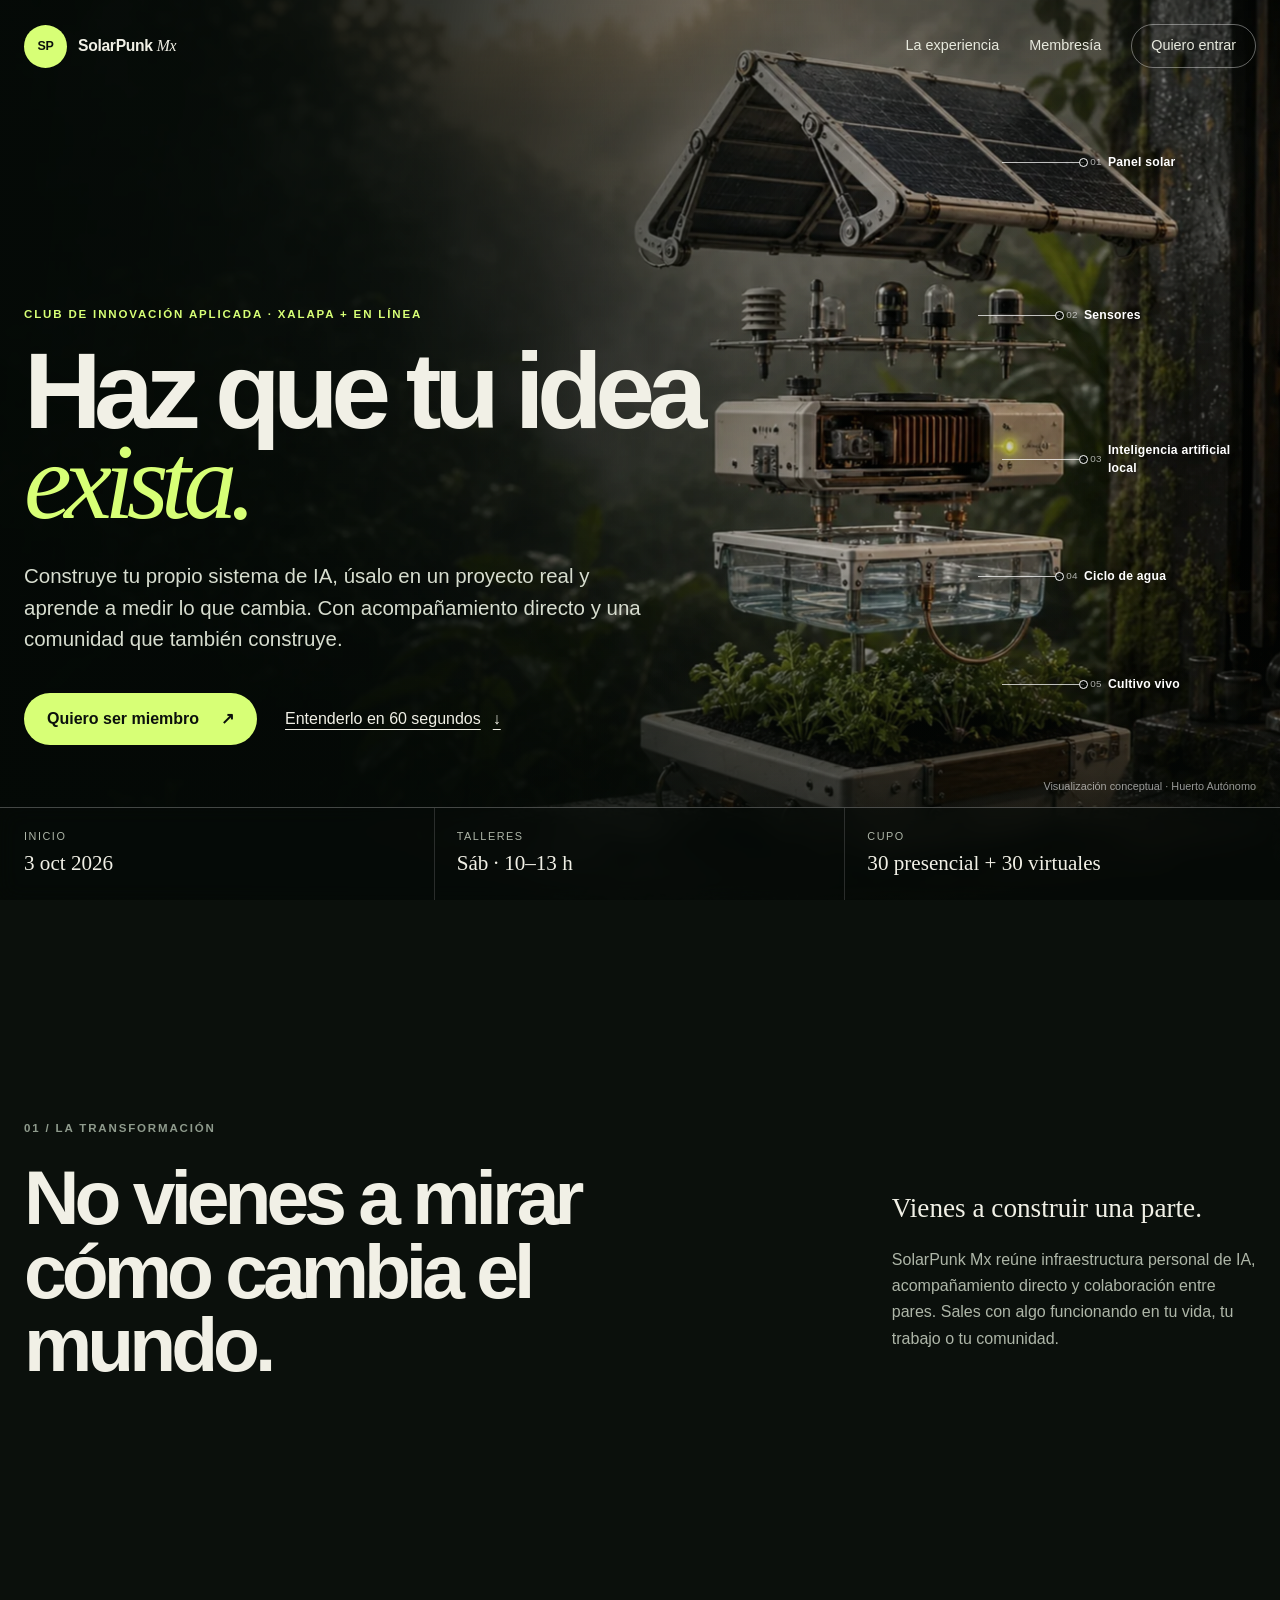
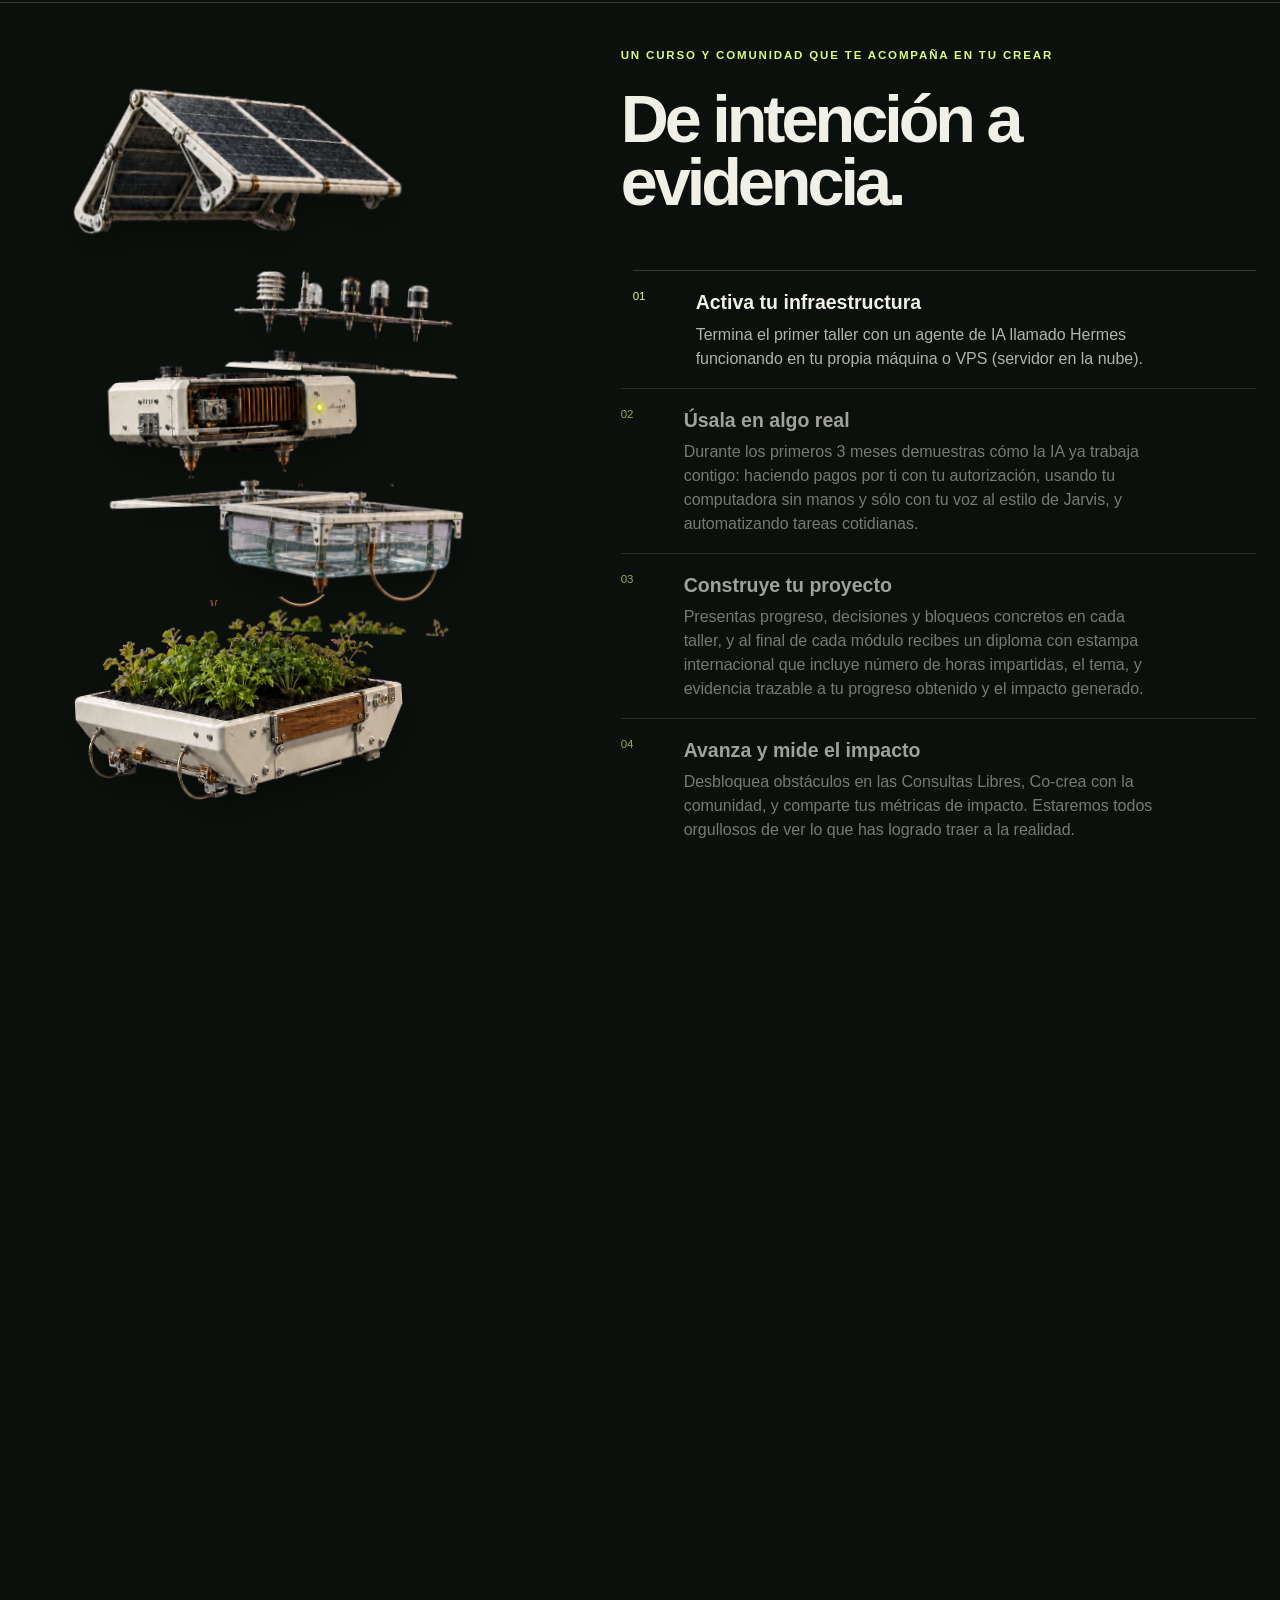
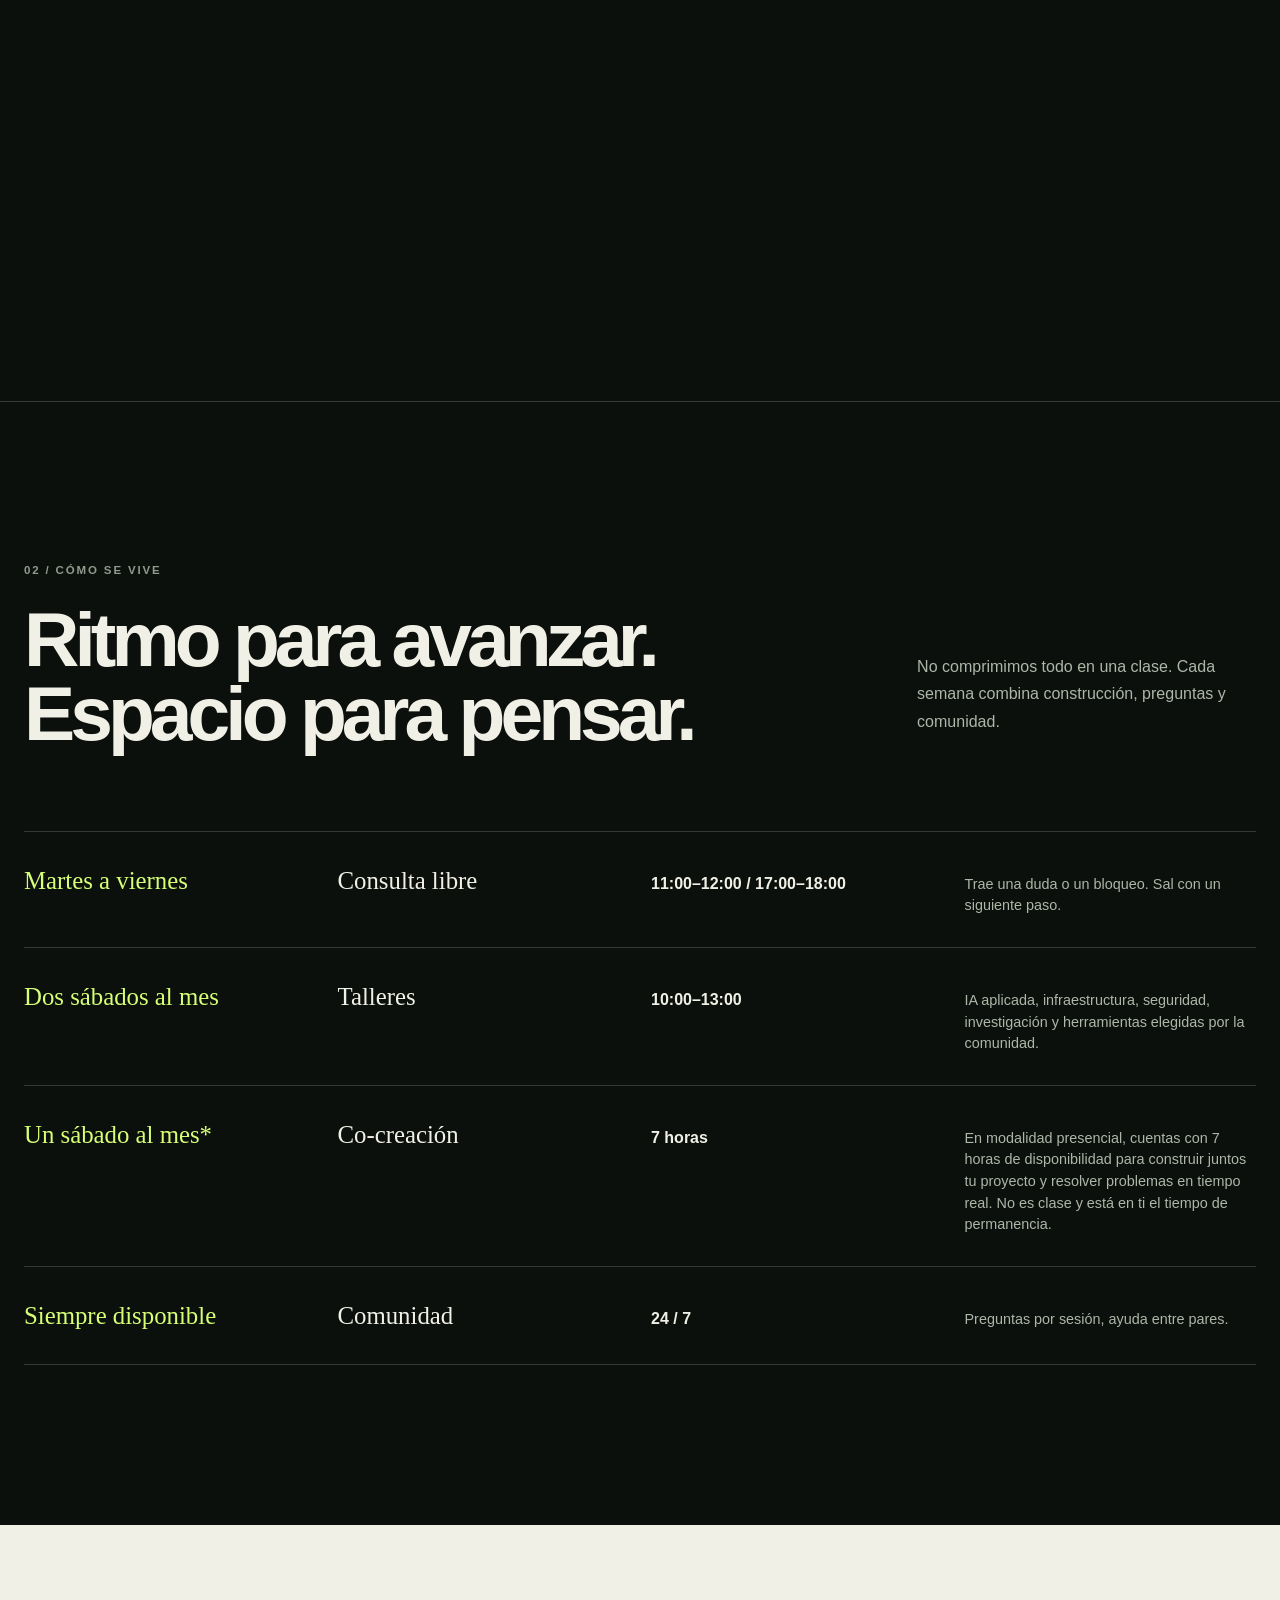
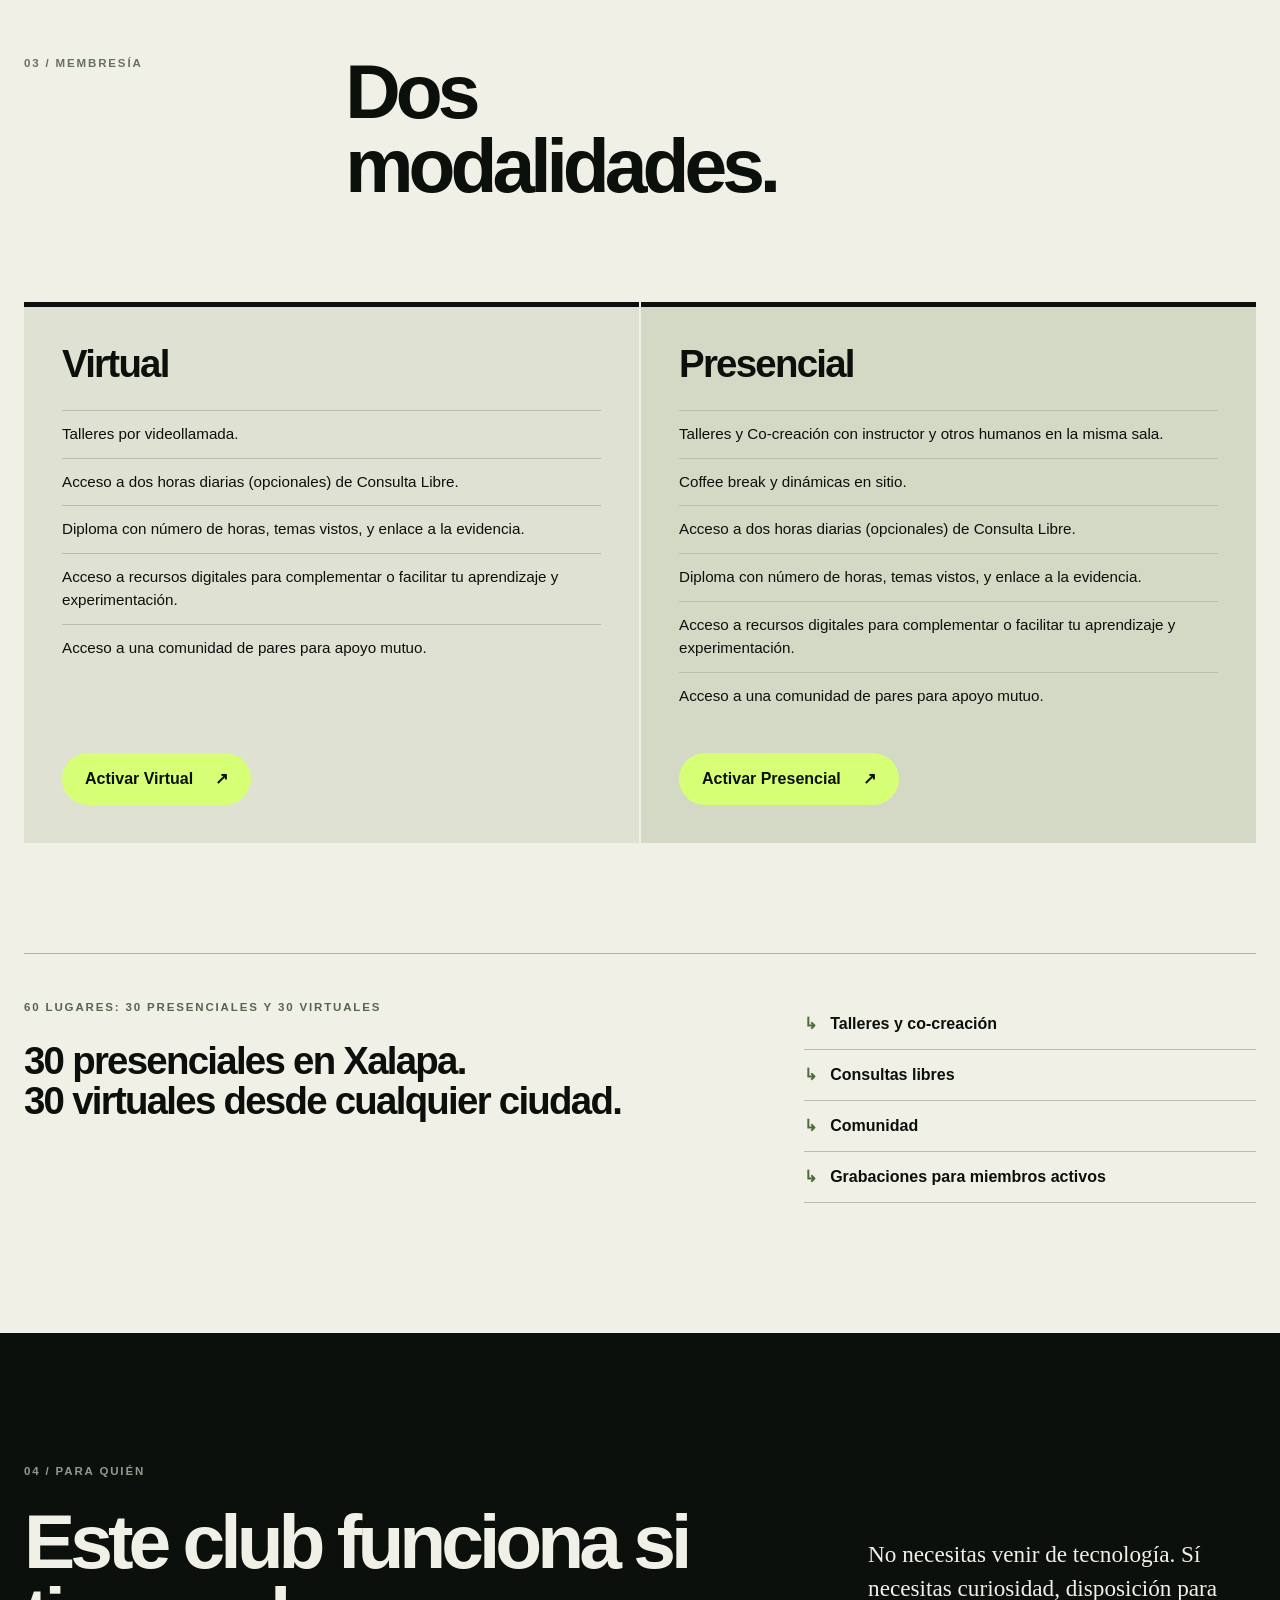
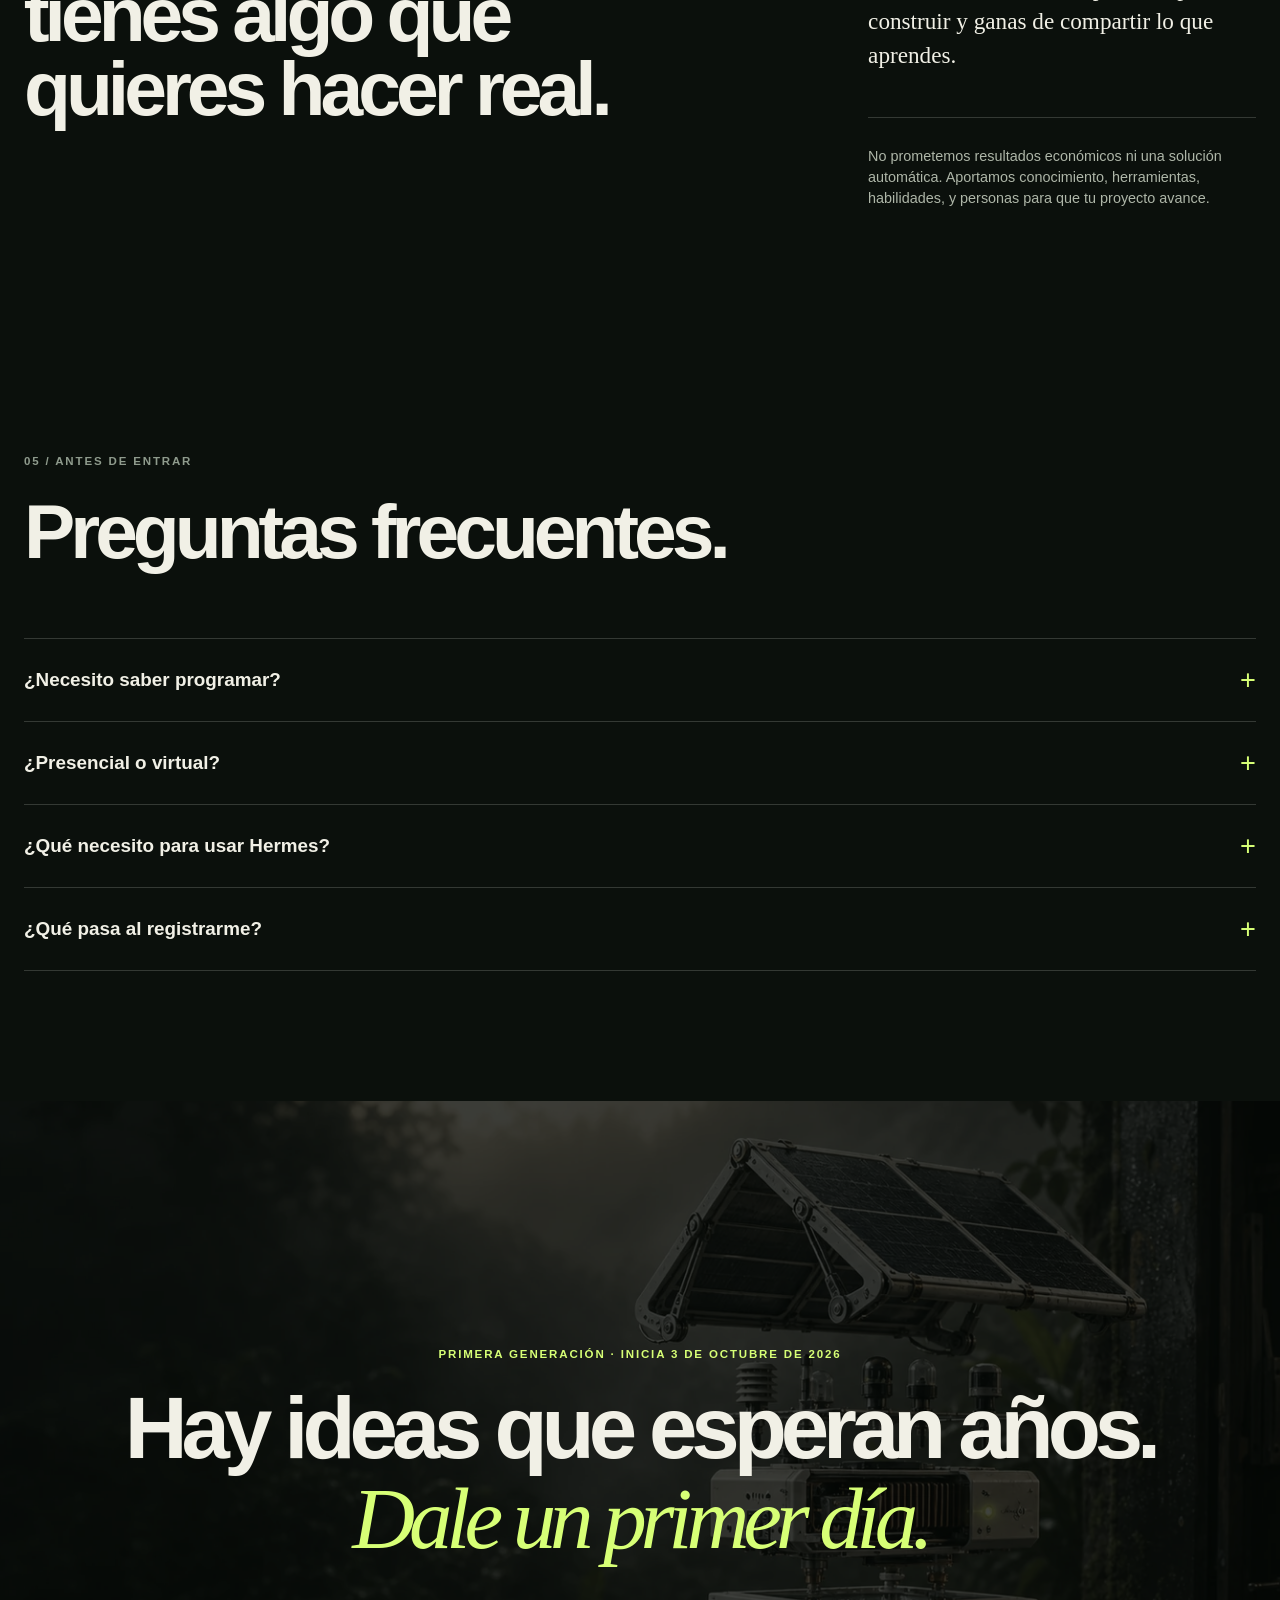
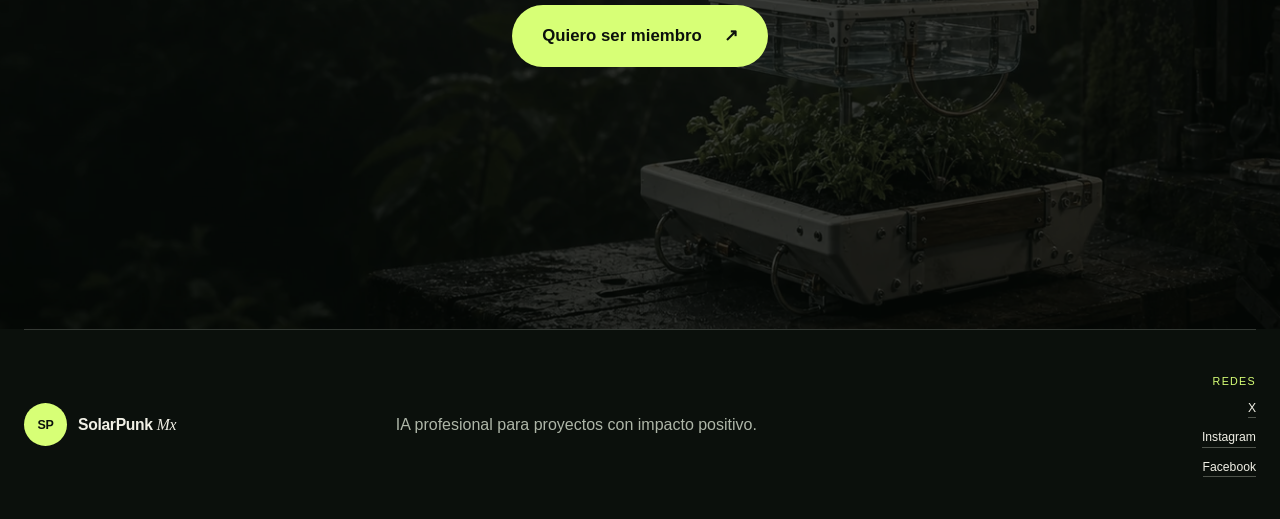
==== index.html @ 0c7815fe "copy: 'y está en ti el tiempo de permanencia' (correccion dueno)" ====
<!doctype html>
<html lang="es-MX">
<head>
  <meta charset="utf-8">
  <meta name="viewport" content="width=device-width, initial-scale=1">
  <meta name="description" content="SolarPunk Mx es un club híbrido para convertir ideas en proyectos reales con IA profesional, acompañamiento y comunidad.">
  <meta name="theme-color" content="#0b100c">
  <title>SolarPunk Mx | Haz que tu idea exista</title>
  <link rel="icon" href="favicon.svg" type="image/svg+xml">
  <link rel="preload" as="image" href="assets/concept-huerto-1600.webp" media="(min-width: 721px)">
  <link rel="preload" as="image" href="assets/concept-huerto-mobile-900.webp" media="(max-width: 720px)">
  <link rel="stylesheet" href="styles.css?v=26599be">
  <script src="app.js?v=26599be" defer></script>
</head>
<body>
  <a class="skip-link" href="#contenido">Saltar al contenido</a>

  <header class="site-header" data-header>
    <a class="brand" href="#inicio" aria-label="SolarPunk Mx, inicio">
      <span class="brand-mark" aria-hidden="true">SP</span>
      <span class="brand-name">SolarPunk <i>Mx</i></span>
    </a>
    <nav aria-label="Navegación principal">
      <a href="#experiencia">La experiencia</a>
      <a href="#membresia">Membresía</a>
      <a class="nav-cta" data-cta href="#registro">Quiero entrar</a>
    </nav>
  </header>

  <main id="contenido">
    <section class="hero" id="inicio" aria-labelledby="hero-title">
      <div class="hero-media" aria-hidden="true">
        <picture>
          <source media="(max-width: 720px)" srcset="assets/concept-huerto-mobile-900.webp">
          <img src="assets/concept-huerto-1600.webp" alt="" width="1600" height="900" fetchpriority="high">
        </picture>
        <div class="hero-shade"></div>
      </div>

      <ol class="hero-system-labels" aria-label="Componentes del Huerto Autónomo">
        <li class="label-solar"><span>01</span><strong>Panel solar</strong></li>
        <li class="label-sensors"><span>02</span><strong>Sensores</strong></li>
        <li class="label-ai"><span>03</span><strong>Inteligencia artificial local</strong></li>
        <li class="label-water"><span>04</span><strong>Ciclo de agua</strong></li>
        <li class="label-life"><span>05</span><strong>Cultivo vivo</strong></li>
      </ol>

      <div class="hero-copy">
        <p class="kicker">Club de Innovación Aplicada · Xalapa + en línea</p>
        <h1 id="hero-title">Haz que tu idea <em>exista.</em></h1>
        <p class="hero-lead">Construye tu propio sistema de IA, úsalo en un proyecto real y aprende a medir lo que cambia. Con acompañamiento directo y una comunidad que también construye.</p>
        <div class="hero-actions">
          <a class="button button-primary" data-cta href="#registro">Quiero ser miembro <span aria-hidden="true">↗</span></a>
          <a class="text-link" href="#experiencia">Entenderlo en 60 segundos <span aria-hidden="true">↓</span></a>
        </div>
        <p class="concept-label">Visualización conceptual · Huerto Autónomo</p>
      </div>

      <dl class="hero-facts" aria-label="Datos principales">
        <div><dt>Inicio</dt><dd>3 oct 2026</dd></div>
        <div><dt>Talleres</dt><dd>Sáb · 10–13 h</dd></div>
        <div><dt>Cupo</dt><dd>30 presencial + 30 virtuales</dd></div>
      </dl>
      <div class="scroll-cue" aria-hidden="true"><span></span> Desliza para activar</div>
    </section>

    <section class="manifesto section-pad" id="experiencia" aria-labelledby="manifesto-title">
      <div class="section-index">01 / La transformación</div>
      <div class="manifesto-grid">
        <h2 id="manifesto-title">No vienes a mirar cómo cambia el mundo.</h2>
        <div class="manifesto-copy">
          <p>Vienes a construir una parte.</p>
          <p class="muted">SolarPunk Mx reúne infraestructura personal de IA, acompañamiento directo y colaboración entre pares. Sales con algo funcionando en tu vida, tu trabajo o tu comunidad.</p>
        </div>
      </div>
    </section>

    <section class="journey" aria-labelledby="journey-title" data-journey>
      <div class="journey-sticky">
        <div class="journey-visual" aria-hidden="true">
          <div class="assembly-stage" data-assembly>
            <img class="assembly-part part-solar" data-assembly-part data-scatter-x="-60" data-scatter-y="-105" data-scatter-rotate="-4" src="assets/motion/huerto-solar.webp" alt="">
            <img class="assembly-part part-sensors" data-assembly-part data-scatter-x="72" data-scatter-y="-45" data-scatter-rotate="3" src="assets/motion/huerto-sensors.webp" alt="">
            <img class="assembly-part part-ai" data-assembly-part data-scatter-x="-62" data-scatter-y="0" data-scatter-rotate="-2" src="assets/motion/huerto-ai-local.webp" alt="">
            <img class="assembly-part part-water" data-assembly-part data-scatter-x="68" data-scatter-y="48" data-scatter-rotate="2" src="assets/motion/huerto-water.webp" alt="">
            <img class="assembly-part part-life" data-assembly-part data-scatter-x="-55" data-scatter-y="92" data-scatter-rotate="-3" src="assets/motion/huerto-cultivation.webp" alt="">
            <img class="assembly-final" src="assets/motion/huerto-assembled.webp" alt="">
            <p class="assembly-complete" data-assembly-complete><span></span>Sistema integrado</p>
          </div>
        </div>
        <div class="journey-copy">
          <p class="kicker">Un curso y comunidad que te acompaña en tu crear</p>
          <h2 id="journey-title">De intención a evidencia.</h2>
          <ol>
            <li data-stage="idea"><span>01</span><div><strong>Activa tu infraestructura</strong><p>Termina el primer taller con un agente de IA llamado Hermes funcionando en tu propia máquina o VPS (servidor en la nube).</p></div></li>
            <li data-stage="system"><span>02</span><div><strong>Úsala en algo real</strong><p>Durante los primeros 3 meses demuestras cómo la IA ya trabaja contigo: haciendo pagos por ti con tu autorización, usando tu computadora sin manos y sólo con tu voz al estilo de Jarvis, y automatizando tareas cotidianas.</p></div></li>
            <li data-stage="project"><span>03</span><div><strong>Construye tu proyecto</strong><p>Presentas progreso, decisiones y bloqueos concretos en cada taller, y al final de cada módulo recibes un diploma con estampa internacional que incluye número de horas impartidas, el tema, y evidencia trazable a tu progreso obtenido y el impacto generado.</p></div></li>
            <li data-stage="impact"><span>04</span><div><strong>Avanza y mide el impacto</strong><p>Desbloquea obstáculos en las Consultas Libres, Co-crea con la comunidad, y comparte tus métricas de impacto. Estaremos todos orgullosos de ver lo que has logrado traer a la realidad.</p></div></li>
          </ol>
        </div>
      </div>
    </section>

    <section class="rhythm section-pad" aria-labelledby="rhythm-title">
      <div class="section-index">02 / Cómo se vive</div>
      <div class="rhythm-head">
        <h2 id="rhythm-title">Ritmo para avanzar.<br>Espacio para pensar.</h2>
        <p>No comprimimos todo en una clase. Cada semana combina construcción, preguntas y comunidad.</p>
      </div>
      <div class="schedule" role="list">
        <article role="listitem"><p>Martes a viernes</p><h3>Consulta libre</h3><time>11:00–12:00 / 17:00–18:00</time><span>Trae una duda o un bloqueo. Sal con un siguiente paso.</span></article>
        <article role="listitem"><p>Dos sábados al mes</p><h3>Talleres</h3><time>10:00–13:00</time><span>IA aplicada, infraestructura, seguridad, investigación y herramientas elegidas por la comunidad.</span></article>
        <article role="listitem"><p>Un sábado al mes*</p><h3>Co-creación</h3><time>7 horas</time><span>En modalidad presencial, cuentas con 7 horas de disponibilidad para construir juntos tu proyecto y resolver problemas en tiempo real. No es clase y está en ti el tiempo de permanencia.</span></article>
        <article role="listitem"><p>Siempre disponible</p><h3>Comunidad</h3><time>24 / 7</time><span>Preguntas por sesión, ayuda entre pares.</span></article>
      </div>
    </section>

    <section class="membership section-pad" id="membresia" aria-labelledby="membership-title">
      <div class="membership-intro">
        <p class="section-index">03 / Membresía</p>
        <h2 id="membership-title">Dos modalidades.</h2>
      </div>
      <div class="modality-compare" aria-label="Comparativa de las dos modalidades de la membresía">
        <article class="modality-col">
          <h3>Virtual</h3>
          <ul>
            <li>Talleres por videollamada.</li>
            <li>Acceso a dos horas diarias (opcionales) de Consulta Libre.</li>
            <li>Diploma con número de horas, temas vistos, y enlace a la evidencia.</li>
            <li>Acceso a recursos digitales para complementar o facilitar tu aprendizaje y experimentación.</li>
            <li>Acceso a una comunidad de pares para apoyo mutuo.</li>
          </ul>
          <a class="button button-primary" data-payment-plan="virtual" href="#">Activar Virtual <span aria-hidden="true">↗</span></a>
        </article>
        <article class="modality-col">
          <h3>Presencial</h3>
          <ul>
            <li>Talleres y Co-creación con instructor y otros humanos en la misma sala.</li>
            <li>Coffee break y dinámicas en sitio.</li>
            <li>Acceso a dos horas diarias (opcionales) de Consulta Libre.</li>
            <li>Diploma con número de horas, temas vistos, y enlace a la evidencia.</li>
            <li>Acceso a recursos digitales para complementar o facilitar tu aprendizaje y experimentación.</li>
            <li>Acceso a una comunidad de pares para apoyo mutuo.</li>
          </ul>
          <a class="button button-primary" data-payment-plan="presencial" href="#">Activar Presencial <span aria-hidden="true">↗</span></a>
        </article>
      </div>

      <div class="membership-bottom">
        <div>
          <p class="kicker">60 lugares: 30 presenciales y 30 virtuales</p>
          <h3>30 presenciales en Xalapa.<br>30 virtuales desde cualquier ciudad.</h3>
        </div>
        <ul aria-label="Incluido en la membresía">
          <li>Talleres y co-creación</li>
          <li>Consultas libres</li>
          <li>Comunidad</li>
          <li>Grabaciones para miembros activos</li>
        </ul>
      </div>
    </section>

    <section class="fit section-pad" aria-labelledby="fit-title">
      <div class="section-index">04 / Para quién</div>
      <div class="fit-grid">
        <h2 id="fit-title">Este club funciona si tienes algo que quieres hacer real.</h2>
        <div>
          <p>No necesitas venir de tecnología. Sí necesitas curiosidad, disposición para construir y ganas de compartir lo que aprendes.</p>
          <p class="fit-no">No prometemos resultados económicos ni una solución automática. Aportamos conocimiento, herramientas, habilidades, y personas para que tu proyecto avance.</p>
        </div>
      </div>
    </section>

    <section class="faq section-pad" aria-labelledby="faq-title">
      <div class="section-index">05 / Antes de entrar</div>
      <h2 id="faq-title">Preguntas frecuentes.</h2>
      <div class="faq-list">
        <details><summary>¿Necesito saber programar?<span>+</span></summary><p>Todo el curso te llevará de la mano y no tienes que saber nada de código, sin embargo si tienes conocimiento técnico, le sacarás aún más provecho.</p></details>
        <details><summary>¿Presencial o virtual?<span>+</span></summary><p>En ambas modalidades recibes la misma currícula: talleres, Consulta Libre, comunidad y diploma con evidencia. Sin embargo, en Presencial cuentas con un sábado extra donde construyes junto al instructor y otros miembros, en una sala con coffee break y dinámicas que solo ocurren ahí - la diferencia la hace el empuje de construir con gente que te responde y te acelera en tiempo real.</p><p>Virtual no se queda atrás, cuentas con las Consultas Libres todos los días donde Humberto Besso-Oberto Huerta (el instructor) se conecta para resolver las dudas que hayan surgido de tu aprendizaje.</p></details>
        <details><summary>¿Qué necesito para usar Hermes?<span>+</span></summary><p>La opción preferida es instalarlo en tu computadora por privacidad y control. También puedes usar un VPS (servidor en la nube) individual contratado a tu nombre. Esto lo veremos en la primera clase.</p></details>
        <details><summary>¿Qué pasa al registrarme?<span>+</span></summary><p>Recibirás por correo —desde asuncion@empresaagentica.com— los primeros pasos: el enlace de descarga de Buzz (mensajería especializada en coordinación humana y robots), el enlace a la comunidad del Club y algunas otras cositas :)</p></details>
      </div>
    </section>

    <section class="final-cta" id="registro" aria-labelledby="cta-title">
      <div class="final-cta-backdrop" aria-hidden="true"></div>
      <div class="final-cta-copy">
        <p class="kicker">Primera generación · inicia 3 de octubre de 2026</p>
        <h2 id="cta-title">Hay ideas que esperan años.<br><em>Dale un primer día.</em></h2>
        <a class="button button-primary button-large" data-cta href="#registro">Quiero ser miembro <span aria-hidden="true">↗</span></a>
        <p class="cta-status" data-cta-status></p>
      </div>
    </section>
  </main>

  <footer>
    <a class="brand" href="#inicio"><span class="brand-mark" aria-hidden="true">SP</span><span class="brand-name">SolarPunk <i>Mx</i></span></a>
    <p>IA profesional para proyectos con impacto positivo.</p>
    <nav class="footer-social" aria-label="Redes sociales">
      <span>Redes</span>
      <a href="https://x.com/solarpunkmexico" target="_blank" rel="noopener noreferrer">X</a>
      <a href="https://www.instagram.com/solarpunkmexico" target="_blank" rel="noopener noreferrer">Instagram</a>
      <a href="https://www.facebook.com/SolarPunkMexico/" target="_blank" rel="noopener noreferrer">Facebook</a>
    </nav>
  </footer>
</body>
</html>
---- styles.css ----
:root {
  --ink: #0b100c;
  --ink-soft: #121914;
  --paper: #f1f0e6;
  --paper-soft: #d9dbcd;
  --line: rgba(238, 241, 229, 0.18);
  --muted: #aeb6a8;
  --acid: #d7ff76;
  --sun: #f6b85a;
  --forest: #173c2d;
  --hero-progress: 0;
  --journey-progress: 0;
  --page: min(1320px, calc(100vw - 48px));
  color-scheme: dark;
}

* { box-sizing: border-box; }
html { scroll-behavior: smooth; background: var(--ink); }
body { margin: 0; background: var(--ink); color: var(--paper); font-family: Arial, Helvetica, sans-serif; font-size: 16px; line-height: 1.5; overflow-x: hidden; }
a { color: inherit; }
img, svg { display: block; max-width: 100%; }
button, a, summary { -webkit-tap-highlight-color: transparent; }

.skip-link { position: fixed; top: 10px; left: 10px; z-index: 100; padding: 10px 14px; background: var(--acid); color: var(--ink); transform: translateY(-150%); transition: transform .2s ease; }
.skip-link:focus { transform: translateY(0); }
:focus-visible { outline: 3px solid var(--acid); outline-offset: 4px; }

.site-header { position: fixed; inset: 0 0 auto; z-index: 50; display: flex; align-items: center; justify-content: space-between; width: 100%; padding: 24px max(24px, calc((100vw - 1320px) / 2)); transition: background .25s ease, padding .25s ease, border-color .25s ease; border-bottom: 1px solid transparent; }
.site-header.is-scrolled { padding-top: 14px; padding-bottom: 14px; background: rgba(11,16,12,.94); border-color: var(--line); }
.brand { min-height: 44px; display: inline-flex; align-items: center; gap: 11px; text-decoration: none; font-weight: 700; }
.brand-mark { width: 43px; height: 43px; display: grid; place-items: center; border-radius: 50%; background: var(--acid); color: var(--ink); font-size: .78rem; letter-spacing: -.03em; }
.brand-name { font-size: .98rem; letter-spacing: -.02em; }
.brand-name i { font-family: Georgia, serif; font-weight: 400; }
.site-header nav { display: flex; align-items: center; gap: 30px; }
.site-header nav a { min-height: 44px; display: inline-flex; align-items: center; text-decoration: none; font-size: .9rem; color: #e7e9dd; }
.site-header .nav-cta { border: 1px solid rgba(255,255,255,.38); border-radius: 999px; padding: 0 19px; }

.hero { position: relative; min-height: 100svh; display: grid; align-content: end; isolation: isolate; overflow: hidden; }
.hero-media { position: absolute; inset: 0; z-index: -2; overflow: hidden; background: #0e1712; }
.hero-media picture, .hero-media img { width: 100%; height: 100%; }
.hero-media img { object-fit: cover; object-position: center top; transform: scale(calc(1.015 + var(--hero-progress) * .035)) translateY(calc(var(--hero-progress) * 1.2%)); filter: saturate(.82) contrast(1.03); will-change: transform; }
.hero-shade { position: absolute; inset: 0; background: linear-gradient(90deg, rgba(4,9,6,.94) 0%, rgba(5,10,7,.76) 34%, rgba(5,10,7,.18) 68%), linear-gradient(0deg, rgba(4,8,5,.92) 0%, transparent 38%, rgba(4,8,5,.25) 100%); }
.energy-field { position: absolute; inset: 0; opacity: calc(.08 + var(--hero-progress) * .62); mix-blend-mode: screen; }
.energy-field svg { width: 100%; height: 100%; }
.energy-field path { fill: none; stroke: var(--acid); stroke-width: 1.7; stroke-linecap: round; stroke-dasharray: 1; stroke-dashoffset: calc(1 - var(--hero-progress)); filter: drop-shadow(0 0 8px rgba(215,255,118,.45)); }
.hero-copy { width: var(--page); margin: 0 auto; padding: 150px 0 155px; }
.kicker, .section-index { margin: 0 0 24px; text-transform: uppercase; letter-spacing: .16em; font-size: .72rem; font-weight: 700; color: var(--acid); }
.hero h1 { max-width: 820px; margin: 0; font-size: clamp(4rem, 8.4vw, 8.6rem); line-height: .83; letter-spacing: -.07em; text-wrap: balance; }
h1 em, .final-cta h2 em { display: block; font-family: Georgia, 'Times New Roman', serif; font-weight: 400; color: var(--acid); }
.hero-lead { max-width: 620px; margin: 34px 0 0; font-size: clamp(1.06rem, 1.6vw, 1.33rem); line-height: 1.55; color: #d7ddcf; text-wrap: pretty; }
.hero-actions { display: flex; align-items: center; gap: 28px; margin-top: 38px; }
.button { min-height: 52px; display: inline-flex; align-items: center; justify-content: center; gap: 22px; padding: 0 23px; border-radius: 999px; text-decoration: none; font-weight: 700; }
.button-primary { background: var(--acid); color: var(--ink); }
.button-primary:hover { background: #e4ff9f; }
.text-link { min-height: 44px; display: inline-flex; align-items: center; gap: 12px; text-underline-offset: 5px; }
.concept-label { position: absolute; right: max(24px, calc((100vw - 1320px) / 2)); bottom: 106px; margin: 0; font-size: .68rem; color: rgba(255,255,255,.58); }
.hero-system-labels { position: absolute; z-index: 4; inset: 0; margin: 0; padding: 0; list-style: none; pointer-events: none; }
.hero-system-labels li { position: absolute; right: max(28px, calc((100vw - 1320px) / 2)); width: 250px; display: grid; grid-template-columns: 82px 24px 1fr; align-items: center; color: #fff; text-shadow: 0 2px 12px rgba(0,0,0,.9); font-size: .76rem; letter-spacing: .02em; }
.hero-system-labels li::before { content: ''; height: 1px; background: rgba(255,255,255,.72); }
.hero-system-labels li::after { content: ''; position: absolute; left: 77px; width: 7px; height: 7px; border: 1px solid #fff; border-radius: 50%; background: rgba(5,10,7,.72); }
.hero-system-labels span { color: rgba(255,255,255,.66); font-size: .62rem; text-align: center; }
.hero-system-labels strong { font-weight: 700; }
.hero-system-labels .label-solar { top: 17%; }
.hero-system-labels .label-sensors { top: 34%; right: max(52px, calc((100vw - 1260px) / 2)); }
.hero-system-labels .label-ai { top: 49%; }
.hero-system-labels .label-water { top: 63%; right: max(52px, calc((100vw - 1260px) / 2)); }
.hero-system-labels .label-life { top: 75%; }
.hero-facts { position: absolute; inset: auto 0 0; display: grid; grid-template-columns: repeat(3, 1fr); width: 100%; margin: 0; padding: 0 max(24px, calc((100vw - 1320px) / 2)); border-top: 1px solid rgba(255,255,255,.25); background: rgba(7,11,8,.66); backdrop-filter: blur(10px); }
.hero-facts div { padding: 20px 22px; border-right: 1px solid rgba(255,255,255,.15); }
.hero-facts div:first-child { padding-left: 0; }
.hero-facts div:last-child { border-right: 0; }
.hero-facts dt { font-size: .68rem; text-transform: uppercase; letter-spacing: .14em; color: var(--muted); }
.hero-facts dd { margin: 4px 0 0; font-family: Georgia, serif; font-size: 1.32rem; }
.scroll-cue { display: none; }
.scroll-cue span { width: 40px; height: 1px; background: currentColor; }

.section-pad { width: var(--page); margin: 0 auto; padding: 130px 0; }
.section-index { color: #8f9b8d; }
.manifesto { min-height: 78vh; display: flex; flex-direction: column; justify-content: center; }
.manifesto-grid { display: grid; grid-template-columns: 1.55fr .75fr; gap: 9vw; align-items: end; }
.manifesto h2, .rhythm h2, .membership h2, .fit h2, .faq h2 { margin: 0; font-size: clamp(3.1rem, 6vw, 6.6rem); line-height: .96; letter-spacing: -.065em; }
.manifesto-copy { padding-bottom: 8px; }
.manifesto-copy p { margin: 0 0 22px; font-family: Georgia, serif; font-size: 1.7rem; line-height: 1.25; }
.manifesto-copy .muted { font-family: Arial, sans-serif; font-size: 1rem; line-height: 1.65; color: var(--muted); }

.journey { height: 400vh; border-top: 1px solid var(--line); border-bottom: 1px solid var(--line); }
.journey-sticky { position: sticky; top: 0; min-height: 100vh; display: grid; grid-template-columns: .9fr 1.1fr; align-items: center; gap: 6vw; width: var(--page); margin: 0 auto; overflow: hidden; }
.journey-visual { position: relative; height: min(80vh, 720px); display: grid; place-items: center; }
.assembly-stage { position: relative; width: min(100%, 560px); height: min(80vh, 720px); transform-origin: center; will-change: transform; }
.assembly-part { position: absolute; left: 50%; height: auto; object-fit: contain; filter: drop-shadow(0 18px 22px rgba(0,0,0,.3)); will-change: transform; }
.part-solar { z-index: 5; top: 0; width: 82%; }
.part-sensors { z-index: 4; top: 24%; width: 56%; }
.part-ai { z-index: 3; top: 33%; width: 63%; }
.part-water { z-index: 2; top: 48%; width: 62%; }
.part-life { z-index: 1; top: 62%; width: 82%; }
.assembly-final { position: absolute; z-index: 7; left: 50%; top: 0; width: 78%; height: 100%; object-fit: contain; opacity: 0; visibility: hidden; transform: translateX(-50%); filter: drop-shadow(0 18px 22px rgba(0,0,0,.3)); }
.assembly-stage.is-final .assembly-part { visibility: hidden; }
.assembly-stage.is-final .assembly-final { opacity: 1; visibility: visible; }
.assembly-complete { position: absolute; z-index: 8; left: 50%; bottom: 1%; display: flex; align-items: center; gap: 10px; margin: 0; padding: 8px 14px; border: 1px solid rgba(215,255,118,.45); border-radius: 999px; color: var(--acid); background: rgba(8,14,10,.88); font-size: .68rem; letter-spacing: .14em; text-transform: uppercase; opacity: 0; transform: translateX(-50%) translateY(12px); transition: opacity .3s ease, transform .3s ease; white-space: nowrap; }
.assembly-complete span { width: 7px; height: 7px; border-radius: 50%; background: var(--acid); box-shadow: 0 0 12px var(--acid); }
.assembly-stage.is-complete .assembly-complete { opacity: 1; transform: translateX(-50%) translateY(0); }
.journey-copy h2 { margin: 0 0 56px; font-size: clamp(3rem, 5.2vw, 5.6rem); line-height: .95; letter-spacing: -.06em; }
.journey-copy ol { list-style: none; margin: 0; padding: 0; }
.journey-copy li { display: grid; grid-template-columns: 45px 1fr; gap: 18px; padding: 17px 0; border-top: 1px solid var(--line); opacity: .65; transition: opacity .3s ease, transform .3s ease; }
.journey-copy li.is-active { opacity: 1; transform: translateX(12px); }
.journey-copy li.is-past { opacity: .76; }
.journey-copy li > span { color: var(--acid); font-size: .72rem; }
.journey-copy strong { display: block; font-size: 1.22rem; }
.journey-copy li p { max-width: 480px; margin: 5px 0 0; color: var(--muted); }

.rhythm { padding-top: 160px; padding-bottom: 160px; }
.rhythm-head { display: grid; grid-template-columns: 1.4fr .6fr; gap: 8vw; align-items: end; margin-bottom: 80px; }
.rhythm-head > p { color: var(--muted); line-height: 1.7; }
.schedule { border-top: 1px solid var(--line); }
.schedule article { display: grid; grid-template-columns: repeat(4, minmax(0, 1fr)); gap: 22px; align-items: baseline; padding: 30px 0; border-bottom: 1px solid var(--line); }
.schedule article > p { margin: 0; color: var(--acid); font-family: Georgia, serif; font-size: 1.55rem; font-weight: 400; }
.schedule h3 { margin: 0; font-family: Georgia, serif; font-size: 1.55rem; font-weight: 400; }
.schedule time { font-weight: 700; }
.schedule article > span { color: var(--muted); font-size: .9rem; }

.membership { width: 100%; padding-left: max(24px, calc((100vw - 1320px)/2)); padding-right: max(24px, calc((100vw - 1320px)/2)); background: var(--paper); color: var(--ink); }
.membership-intro { display: grid; grid-template-columns: .55fr 1.1fr .65fr; gap: 4vw; align-items: end; }
.membership .section-index { color: #667064; align-self: start; }
.membership-intro > p:last-child { color: #515950; }
.price-stairs { display: grid; grid-template-columns: repeat(3, 1fr); align-items: end; gap: 2px; margin-top: 100px; }
.tier { min-height: 300px; display: flex; flex-direction: column; justify-content: flex-end; padding: 35px; background: #dfe2d2; border-top: 5px solid var(--ink); }
.tier-two { min-height: 365px; background: #d4d9c5; }
.tier-three { min-height: 430px; background: var(--ink); color: var(--paper); border-color: var(--acid); }
.tier p { margin: 0 auto auto 0; font-size: .78rem; text-transform: uppercase; letter-spacing: .12em; }
.tier strong { font-size: clamp(3.2rem, 5.5vw, 6rem); line-height: 1; letter-spacing: -.07em; }
.tier sup { font-size: .4em; vertical-align: top; }
.tier span { margin-top: 10px; font-size: .78rem; text-transform: uppercase; letter-spacing: .1em; opacity: .68; }
.modality-compare { display: grid; grid-template-columns: repeat(2, minmax(0, 1fr)); gap: 2px; margin-top: 100px; align-items: stretch; }
.modality-col { display: flex; flex-direction: column; align-items: flex-start; padding: 38px; background: #dfe2d2; border-top: 5px solid var(--ink); }
.modality-col:nth-child(2) { background: #d4d9c5; }
.modality-col h3 { margin: 0; font-size: clamp(2.1rem, 3vw, 3.6rem); line-height: 1; letter-spacing: -.045em; }
.modality-col ul { list-style: none; margin: 26px 0 34px; padding: 0; width: 100%; }
.modality-col li { padding: 12px 0; border-top: 1px solid #b8beb0; font-size: .95rem; line-height: 1.5; }
.modality-col .button { margin-top: auto; }
.availability-note { max-width: 760px; margin: 24px 0 0 auto; font-size: .8rem; color: #596158; text-align: right; }
.membership-bottom { display: grid; grid-template-columns: 1.2fr .8fr; gap: 8vw; margin-top: 110px; padding-top: 45px; border-top: 1px solid #aeb4a5; }
.membership-bottom .kicker { color: #54664d; }
.membership-bottom h3 { margin: 0; font-size: clamp(2.1rem, 3vw, 3.6rem); line-height: 1.05; letter-spacing: -.045em; }
.membership-bottom ul { list-style: none; margin: 0; padding: 0; }
.membership-bottom li { padding: 13px 0; border-bottom: 1px solid #b8beb0; font-weight: 700; }
.membership-bottom li::before { content: '↳'; margin-right: 13px; color: #4a6d39; }

.fit-grid { display: grid; grid-template-columns: 1.2fr .65fr; gap: 10vw; align-items: start; }
.fit-grid > div { padding-top: 10px; font-family: Georgia, serif; font-size: 1.45rem; line-height: 1.45; }
.fit-grid .fit-no { margin-top: 45px; padding-top: 28px; border-top: 1px solid var(--line); font-family: Arial, sans-serif; font-size: .9rem; color: var(--muted); }

.faq { padding-top: 100px; }
.faq h2 { margin-bottom: 70px; }
.faq-list { border-top: 1px solid var(--line); }
details { border-bottom: 1px solid var(--line); }
summary { min-height: 82px; display: flex; align-items: center; justify-content: space-between; gap: 30px; cursor: pointer; list-style: none; font-size: 1.18rem; font-weight: 700; }
summary::-webkit-details-marker { display: none; }
summary span { color: var(--acid); font-size: 1.7rem; font-weight: 400; transition: transform .2s ease; }
details[open] summary span { transform: rotate(45deg); }
details p { max-width: 750px; margin: -4px 0 32px; color: var(--muted); line-height: 1.7; }

.final-cta { position: relative; min-height: 92vh; display: grid; place-items: center; overflow: hidden; isolation: isolate; }
.final-cta-backdrop { position: absolute; inset: 0; z-index: -2; background: url('assets/concept-huerto-1600.webp') center top / cover no-repeat; filter: grayscale(.25) saturate(.7); transform: scale(1.04); }
.final-cta::after { content: ''; position: absolute; inset: 0; z-index: -1; background: rgba(4,9,6,.76); }
.final-cta-copy { width: var(--page); text-align: center; }
.final-cta h2 { margin: 0 auto 45px; max-width: 1100px; font-size: clamp(3.2rem, 6.8vw, 7.3rem); line-height: .93; letter-spacing: -.07em; }
.final-cta h2 em { margin-top: 10px; }
.button-large { min-height: 62px; padding: 0 30px; font-size: 1.05rem; }
.cta-status { margin-top: 18px; font-size: .76rem; color: rgba(255,255,255,.62); }

footer { width: var(--page); margin: 0 auto; min-height: 190px; display: grid; grid-template-columns: .7fr 1fr .7fr; align-items: center; gap: 30px; border-top: 1px solid var(--line); }
footer > p { margin: 0; color: var(--muted); }
.footer-social { display: flex; flex-direction: column; align-items: flex-end; gap: 10px 16px; color: var(--muted); font-size: .76rem; }
.footer-social > span { width: auto; color: var(--acid); font-size: .67rem; letter-spacing: .12em; text-transform: uppercase; }
.footer-social a { color: var(--paper); text-decoration: none; border-bottom: 1px solid rgba(233,239,223,.3); transition: color .2s ease, border-color .2s ease; }
.footer-social a:hover, .footer-social a:focus-visible { color: var(--acid); border-color: currentColor; }
.footer-social a:focus-visible { outline: 2px solid var(--acid); outline-offset: 4px; }

.reveal { opacity: 0; transform: translateY(25px); transition: opacity .7s ease, transform .7s ease; }
.reveal.is-visible { opacity: 1; transform: none; }

@media (max-width: 900px) {
  :root { --page: calc(100vw - 36px); }
  .site-header { padding: 16px 18px; }
  .site-header nav > a:not(.nav-cta) { display: none; }
  .site-header nav { gap: 0; }
  .hero-copy { padding-top: 130px; padding-bottom: 230px; }
  .hero h1 { font-size: clamp(3.9rem, 14vw, 6.8rem); }
  .hero-facts { grid-template-columns: repeat(2, 1fr); padding: 0 18px; }
  .hero-facts div { padding: 14px 12px; }
  .hero-facts div:nth-child(2) { border-right: 0; }
  .hero-facts div:nth-child(-n+2) { border-bottom: 1px solid rgba(255,255,255,.15); }
  .concept-label, .scroll-cue, .hero-system-labels { display: none; }
  .manifesto-grid, .rhythm-head, .membership-intro, .membership-bottom, .fit-grid { grid-template-columns: 1fr; }
  .manifesto-grid { gap: 50px; }
  .journey-sticky { grid-template-columns: 1fr; gap: 0; padding: 90px 0 40px; }
  .journey-visual { position: absolute; width: 58vw; height: 72vh; right: -13vw; top: 8vh; opacity: .56; }
  .assembly-stage { height: 72vh; }
  .journey-copy { position: relative; z-index: 2; }
  .journey-copy h2 { max-width: 75%; }
  .schedule article { grid-template-columns: 1fr 1fr; }
  .schedule article > span { grid-column: 1 / -1; }
  .price-stairs, .modality-compare { grid-template-columns: 1fr; align-items: stretch; }
  .tier, .tier-two, .tier-three { min-height: 250px; }
  .membership-intro { gap: 30px; }
  .membership-bottom { gap: 55px; }
  footer { grid-template-columns: 1fr; padding: 45px 0; }
  .footer-social { justify-content: flex-start; }
}

@media (max-width: 720px) {
  .brand-name { display: none; }
  .site-header .nav-cta { font-size: .78rem; padding-inline: 16px; }
  .hero-media img { object-position: center; }
  .hero-shade { background: linear-gradient(0deg, rgba(4,9,6,.98) 0%, rgba(4,9,6,.72) 47%, rgba(4,9,6,.18) 100%); }
  .energy-field { display: none; }
  .hero { min-height: 980px; }
  .hero-copy { align-self: end; padding: 350px 0 230px; }
  .hero h1 { font-size: clamp(3.6rem, 18vw, 5.2rem); max-width: 9ch; }
  .hero-lead { font-size: 1rem; }
  .hero-actions { align-items: flex-start; flex-direction: column; gap: 6px; }
  .button { width: 100%; }
  .section-pad { padding: 90px 0; }
  .manifesto h2, .rhythm h2, .membership h2, .fit h2, .faq h2 { font-size: clamp(2.9rem, 13vw, 4.4rem); }
  .manifesto-copy p { font-size: 1.4rem; }
  .journey { height: auto; }
  .journey-sticky { position: relative; min-height: auto; overflow: hidden; padding-top: 110px; padding-bottom: 90px; }
  .journey-visual { width: 48vw; right: -20vw; top: 12vh; opacity: .2; }
  .journey-copy h2 { font-size: 3.4rem; margin-bottom: 36px; }
  .journey-copy li { padding: 15px 0; }
  .schedule article { grid-template-columns: 1fr; gap: 8px; padding: 25px 0; }
  .schedule article > span { grid-column: auto; margin-top: 8px; }
  .price-stairs, .modality-compare { margin-top: 60px; }
  .tier, .modality-col { padding: 28px; }
  .tier strong { font-size: 4.6rem; }
  .availability-note { text-align: left; }
  .fit-grid > div { font-size: 1.25rem; }
  summary { font-size: 1rem; }
  .final-cta-backdrop { background-image: url('assets/concept-huerto-mobile-900.webp'); }
  footer .brand-name { display: inline; }
}

@media (prefers-reduced-motion: reduce) {
  html { scroll-behavior: auto; }
  *, *::before, *::after { animation-duration: .001ms !important; animation-iteration-count: 1 !important; transition-duration: .001ms !important; }
  .hero-media img { transform: none !important; }
  .energy-field { opacity: .18; }
  .energy-field path { stroke-dashoffset: 0; }
  .journey { height: auto; padding: 90px 0; }
  .journey-sticky { position: relative; min-height: auto; }
  .assembly-stage { transform: scale(.97) !important; }
  .assembly-part { display: none; }
  .assembly-final { opacity: 1; visibility: visible; transform: translateX(-50%) !important; }
  .assembly-complete { opacity: 1; transform: translateX(-50%) !important; }
  .journey-copy li { opacity: 1; transform: none; }
  .reveal { opacity: 1; transform: none; }
}
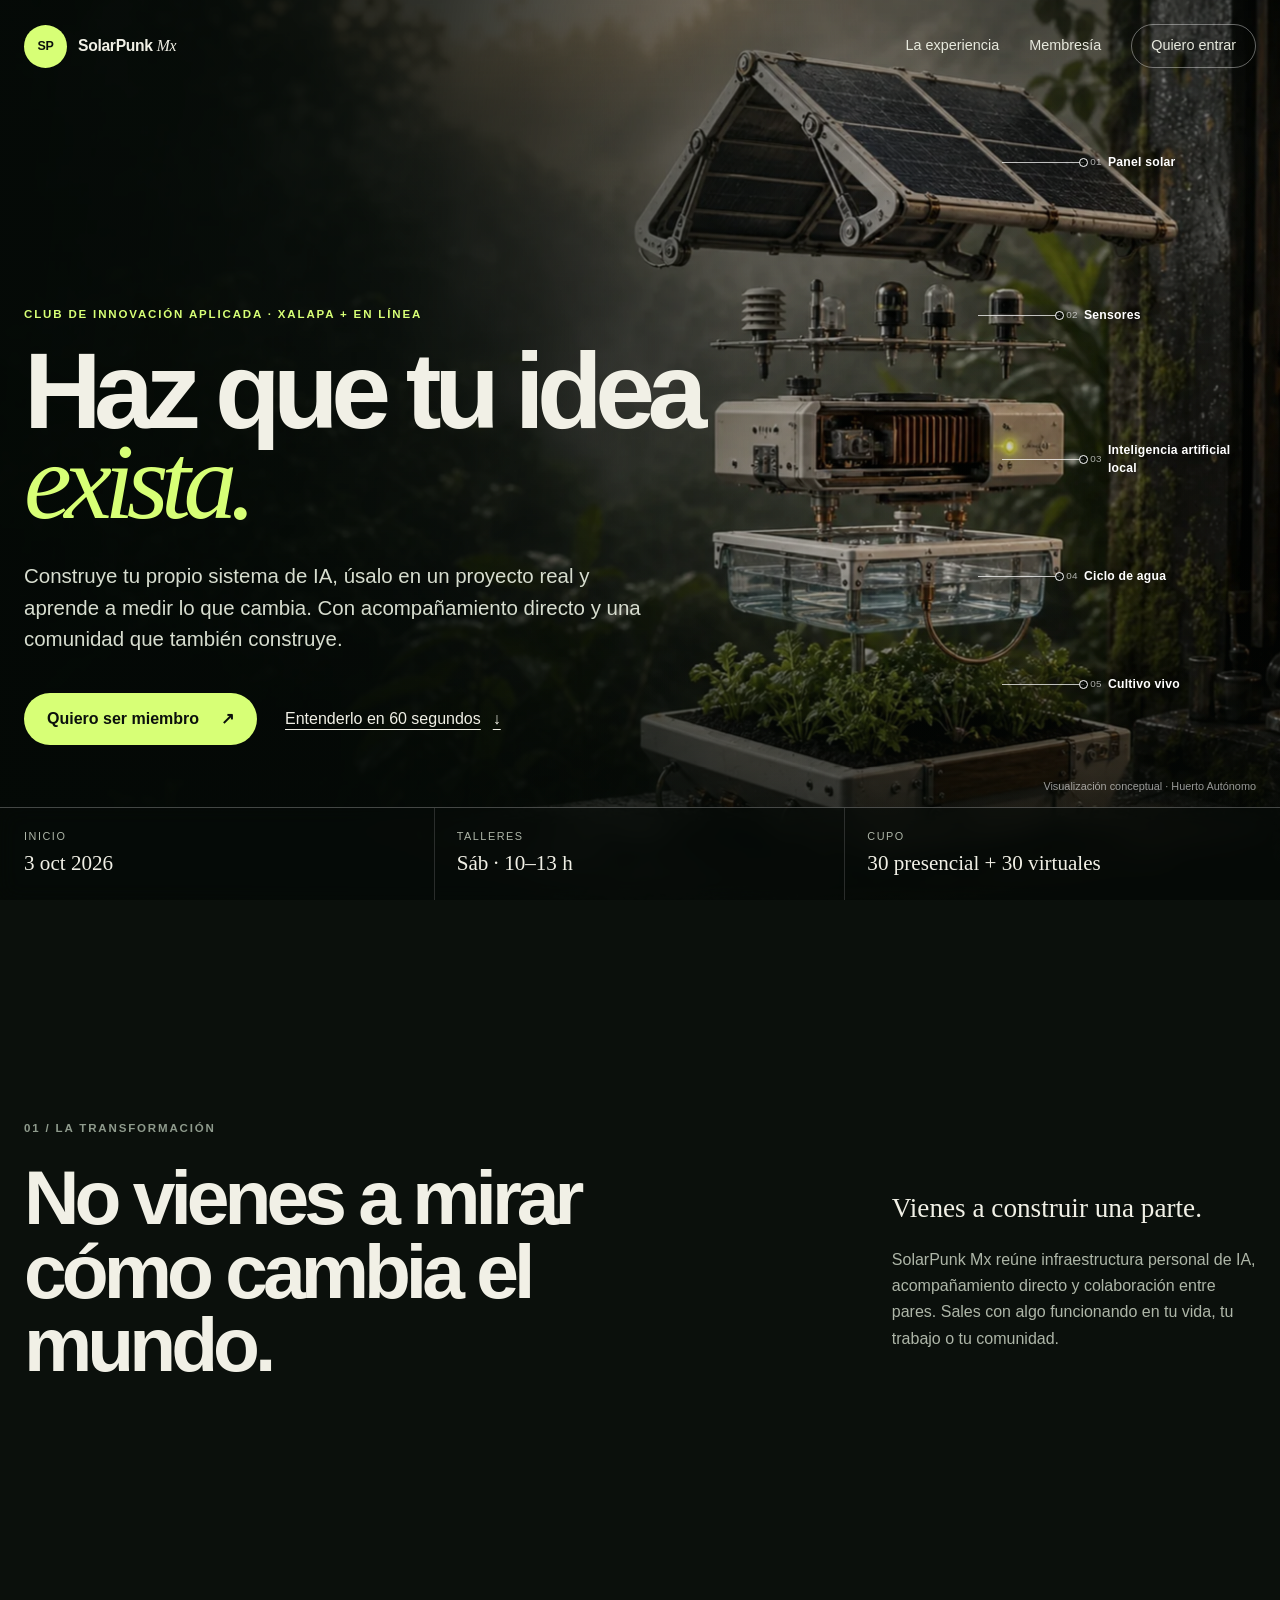
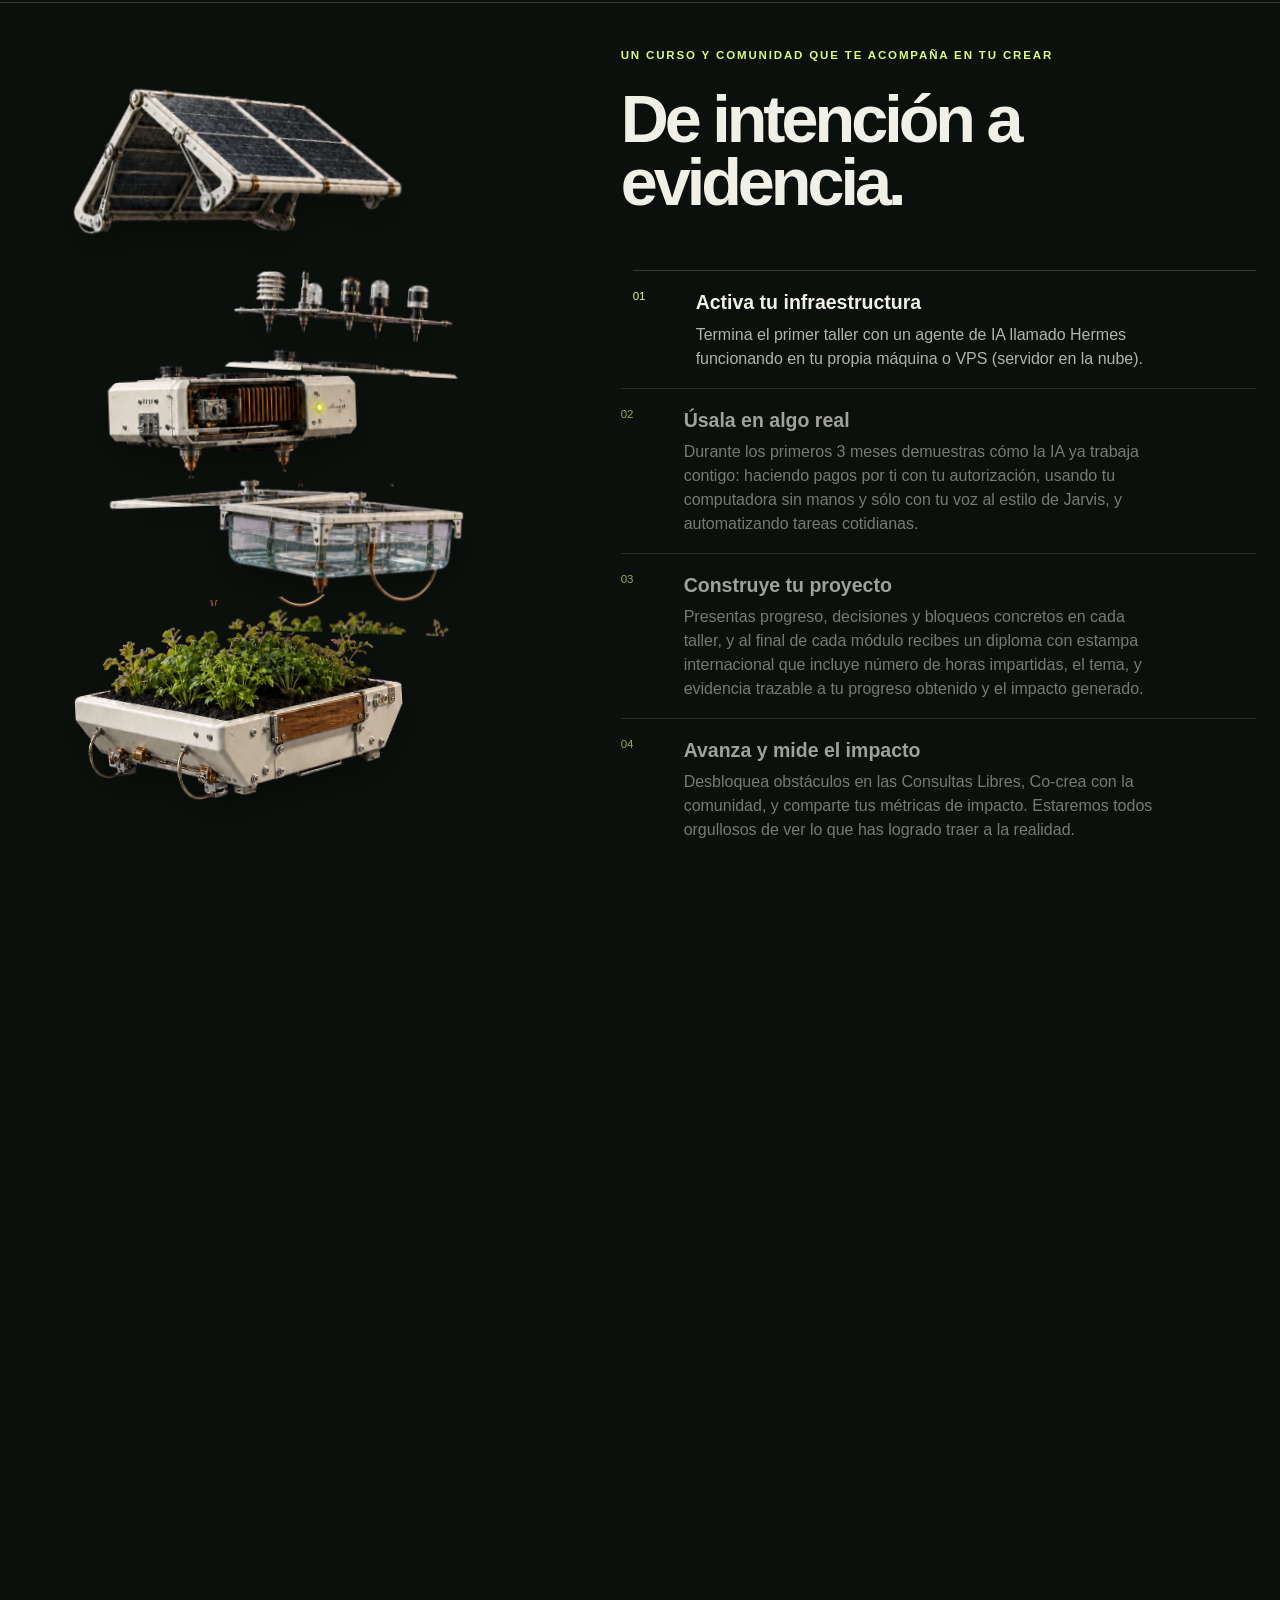
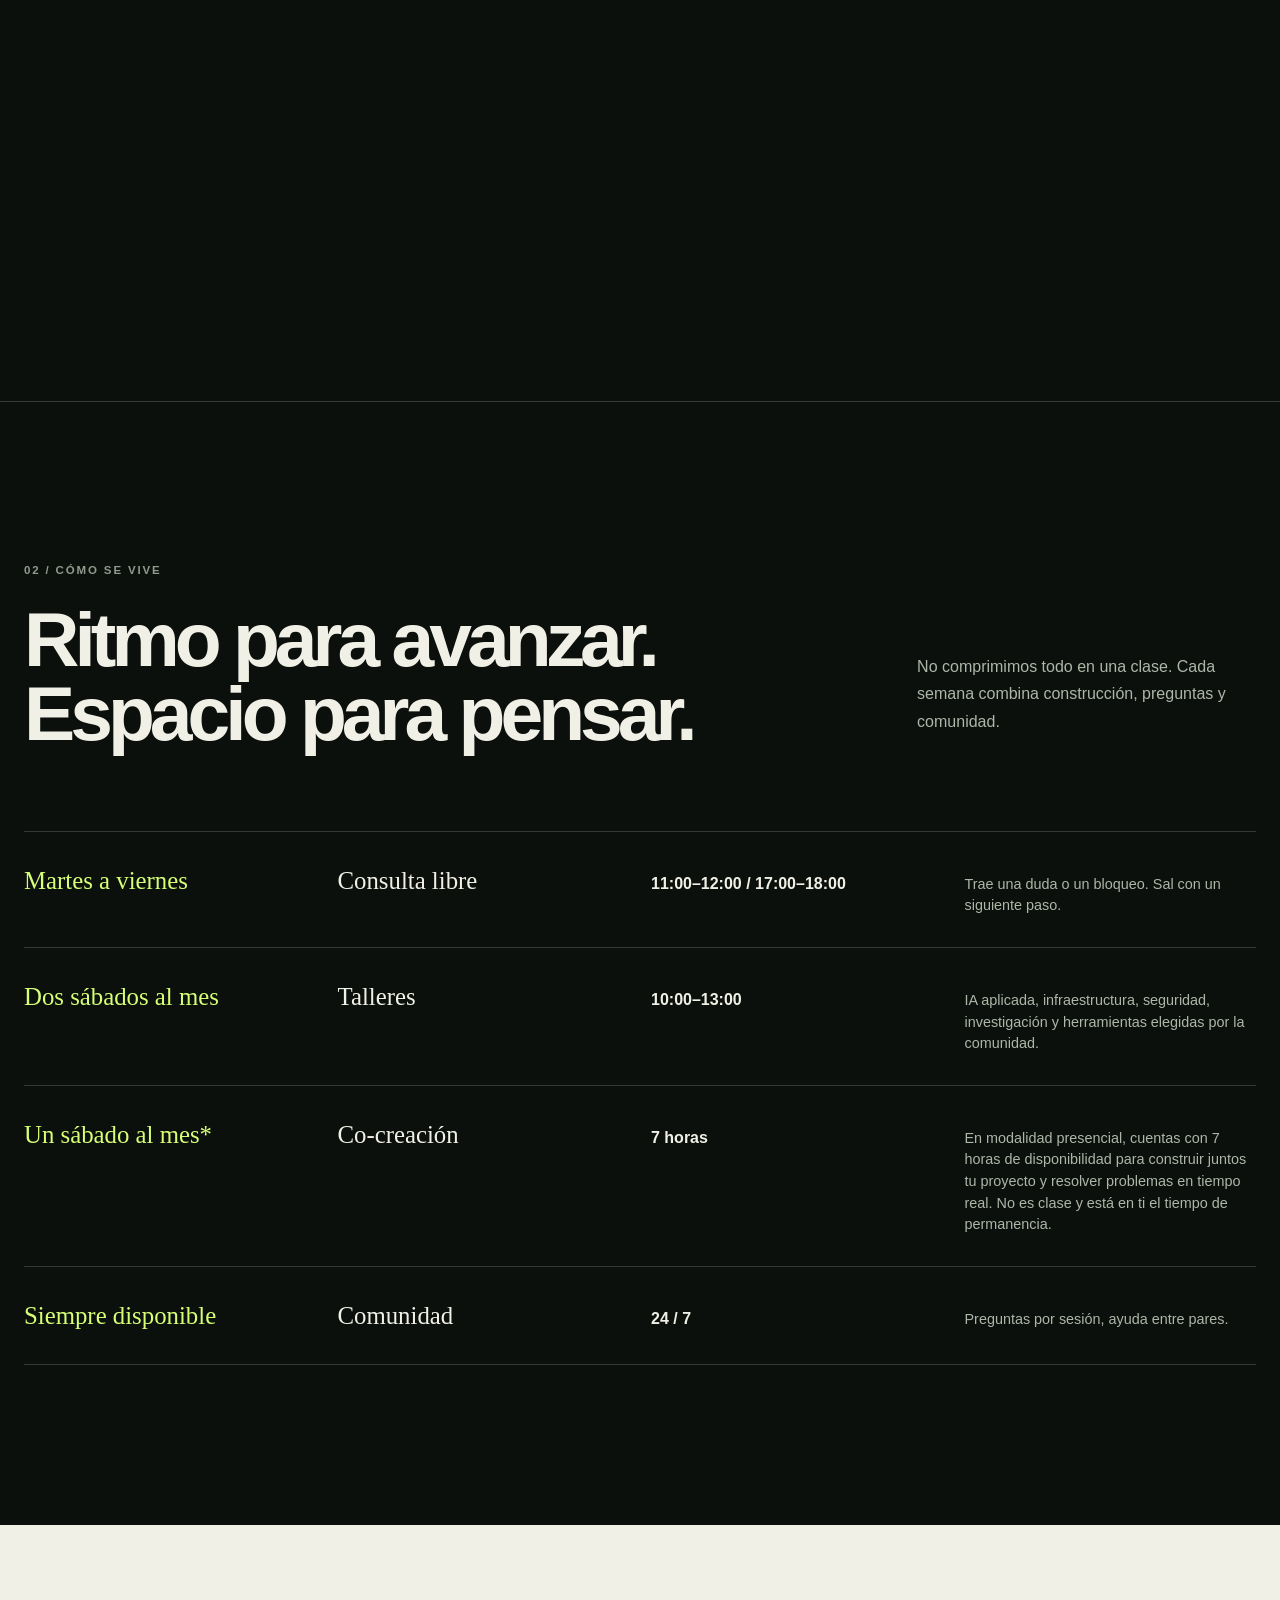
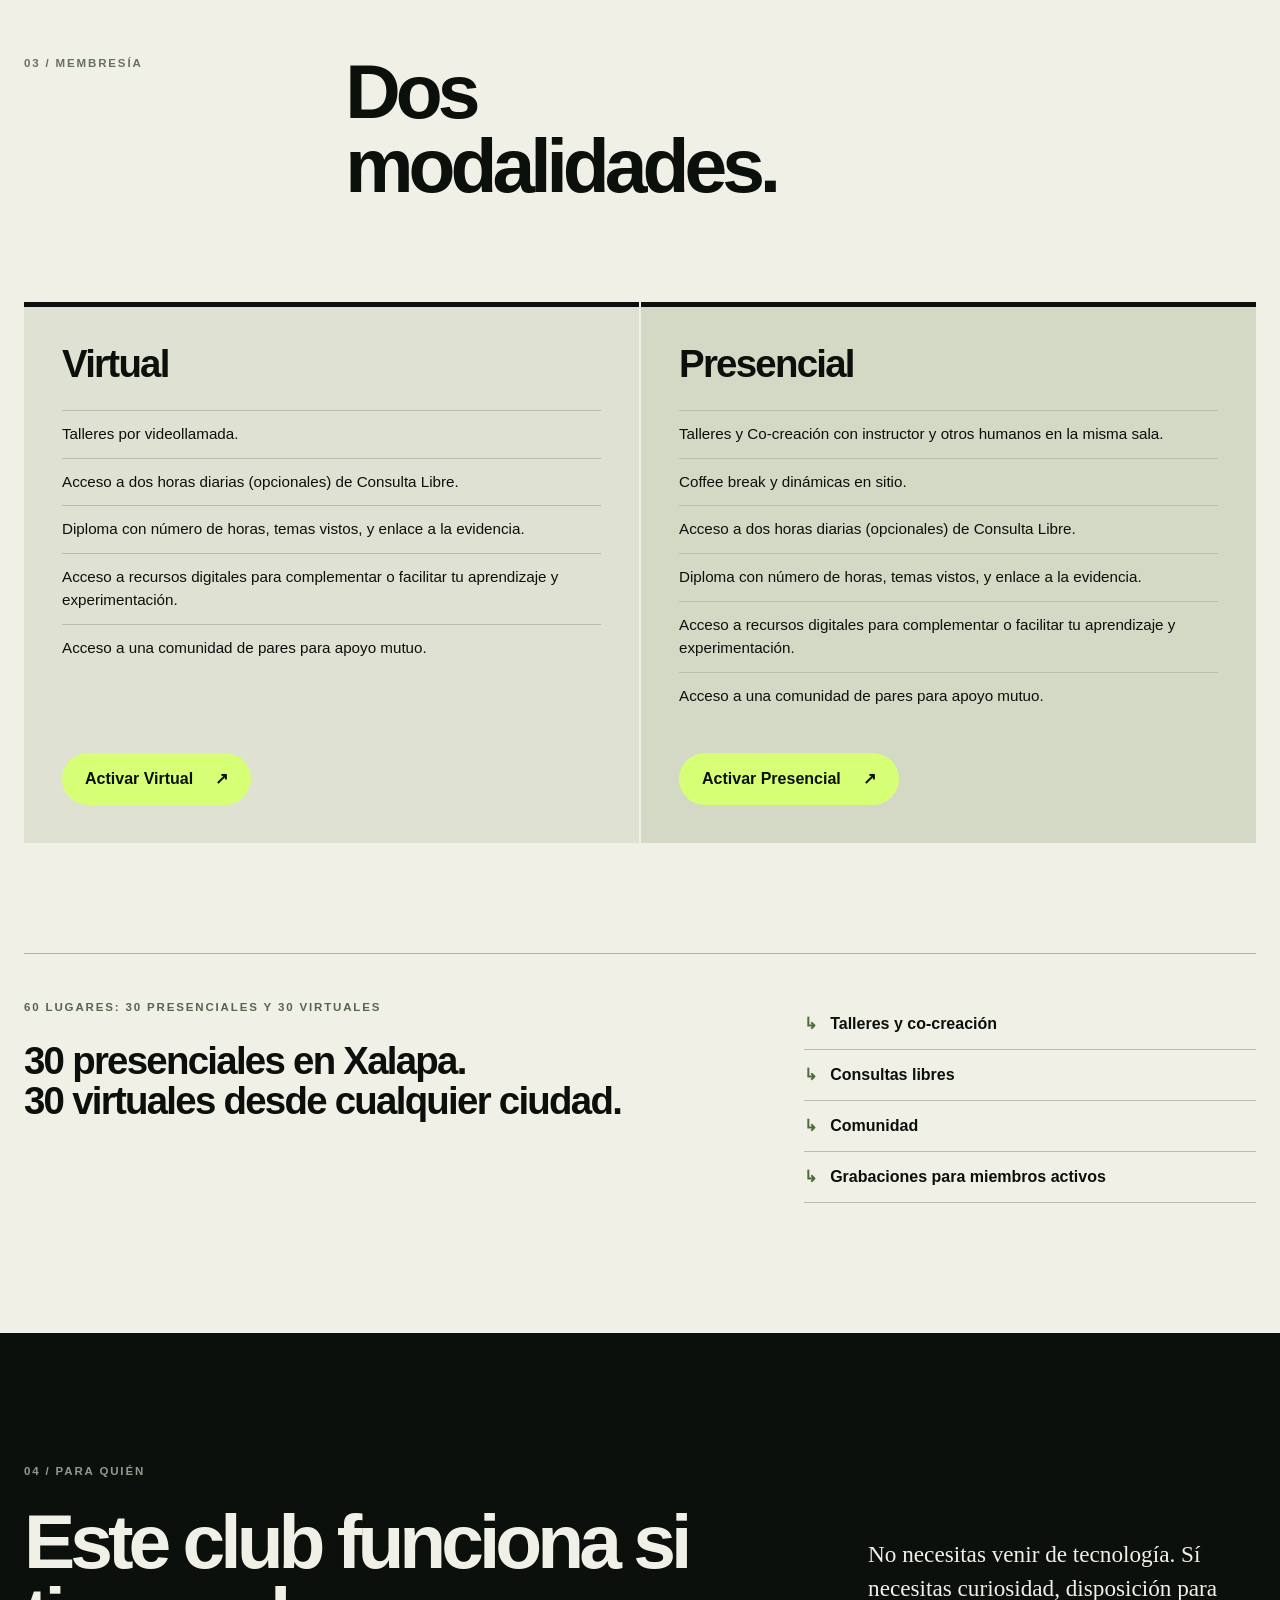
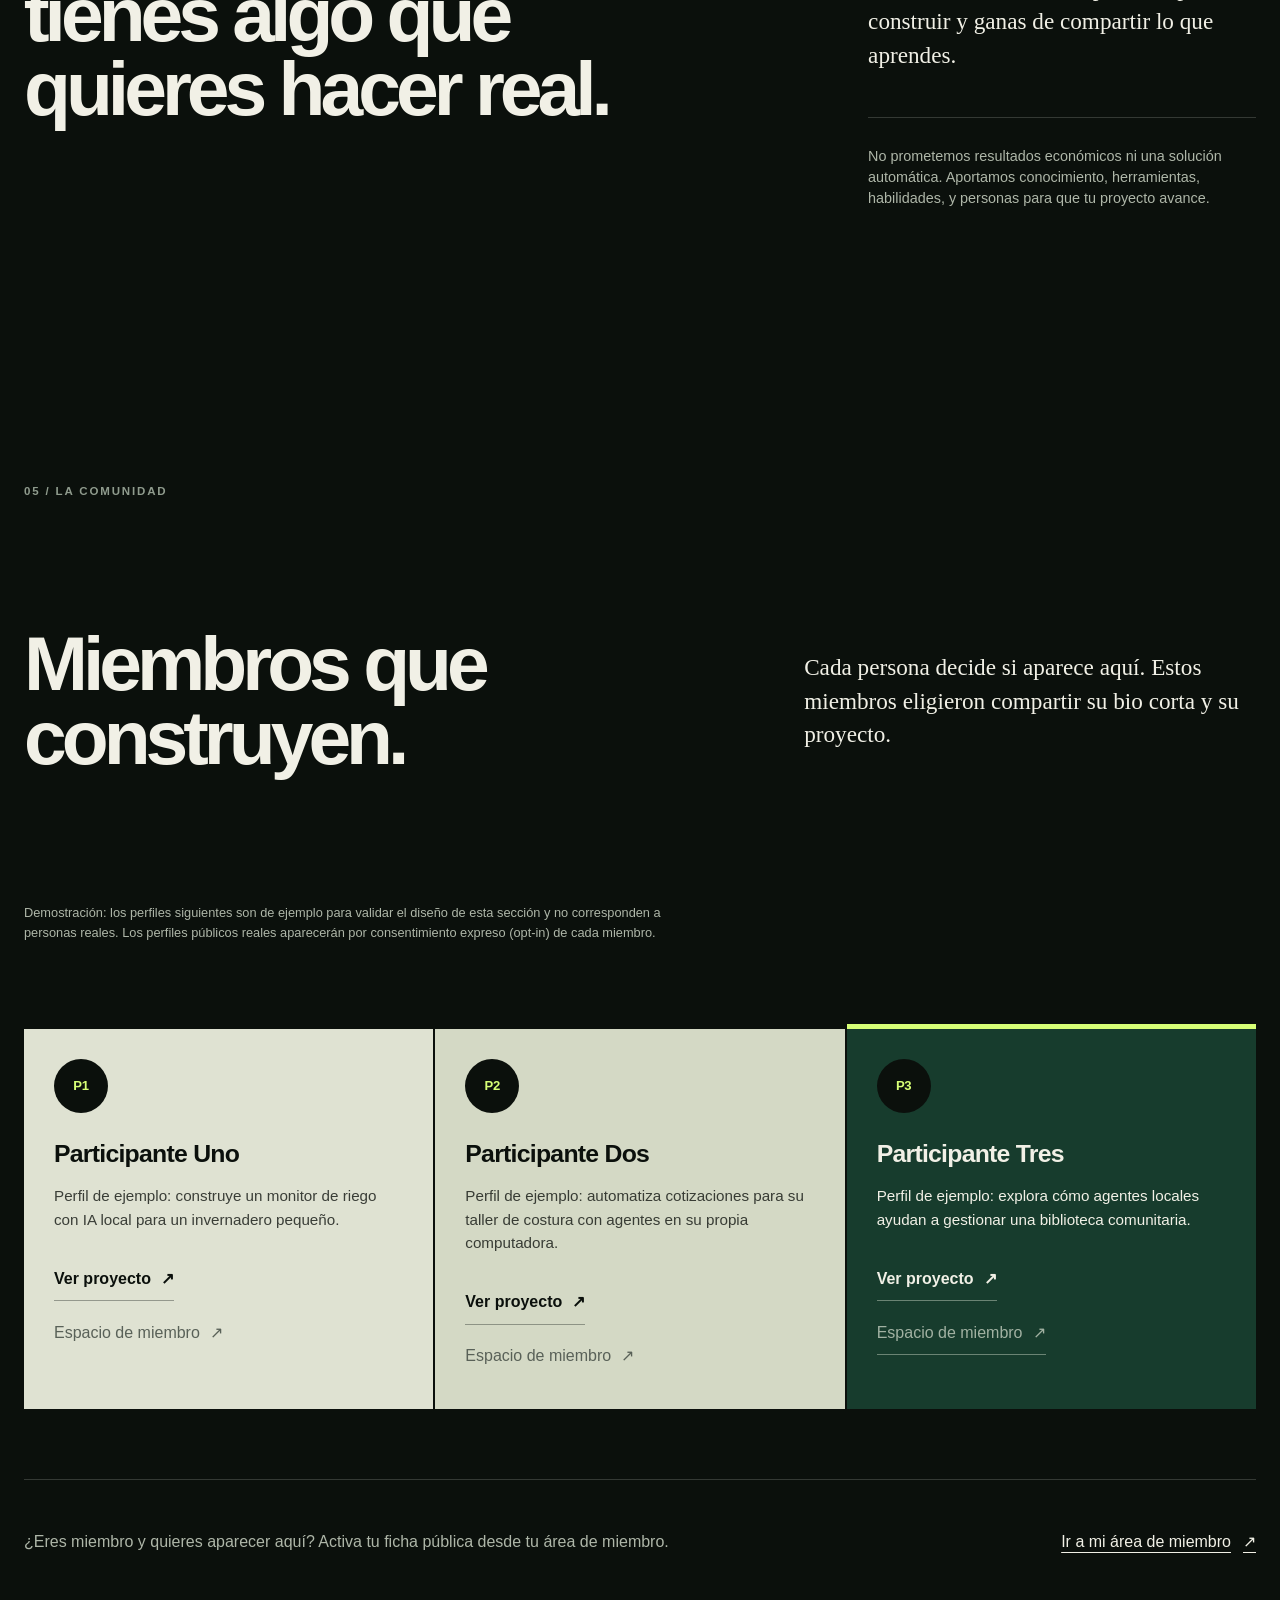
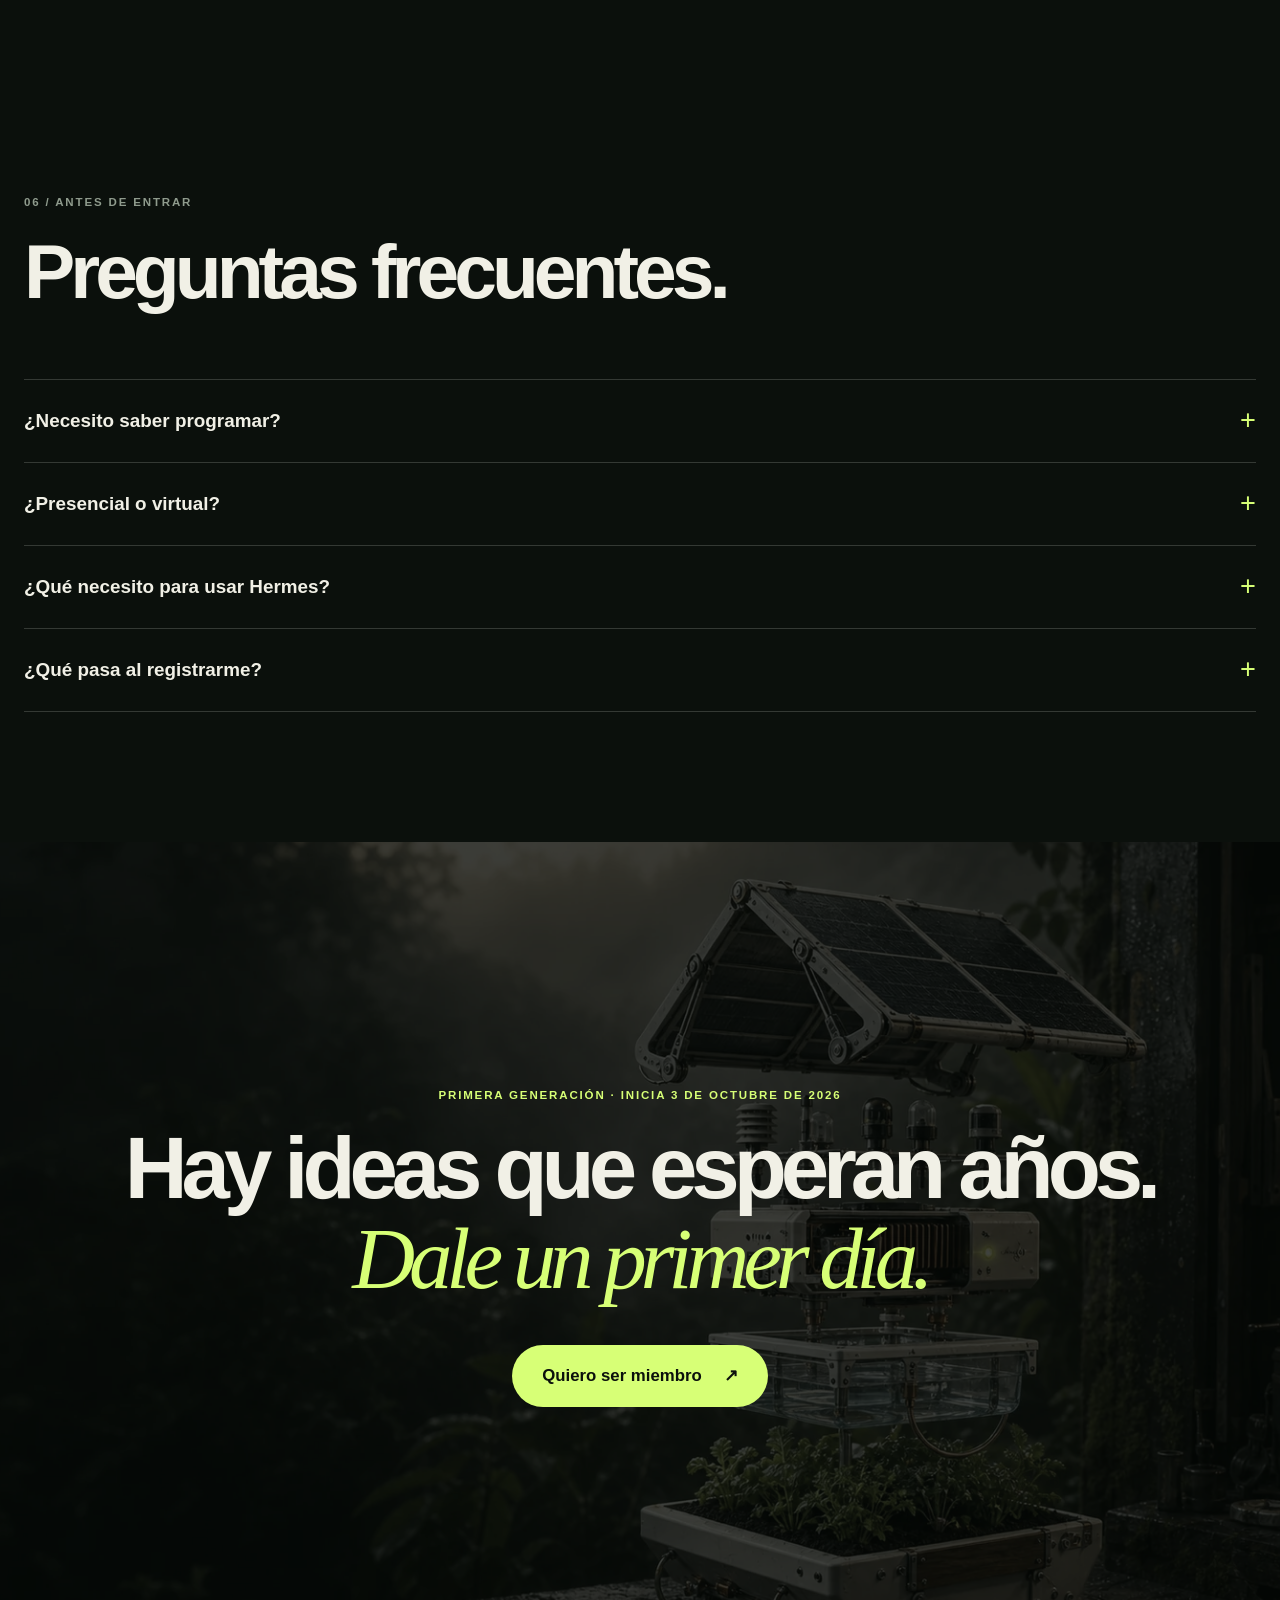
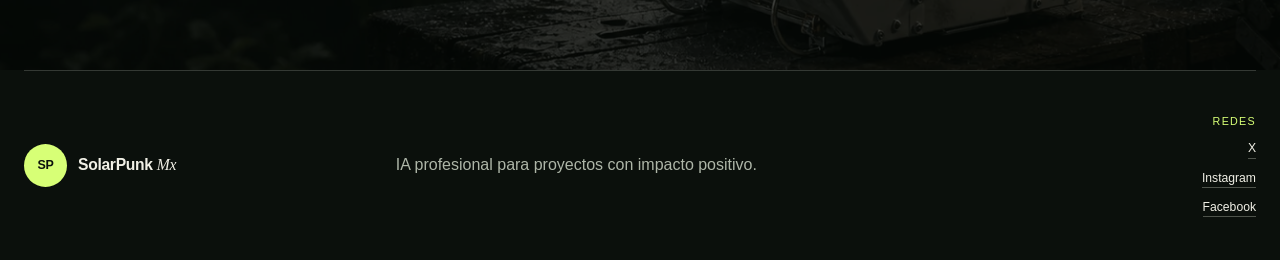
==== commit ecad656c: "feat: directorio publico de miembros (opt-in) con mock data marcado para staging - Seccion #director" ====
--- a/index.html
+++ b/index.html
@@ -9,8 +9,8 @@
   <link rel="icon" href="favicon.svg" type="image/svg+xml">
   <link rel="preload" as="image" href="assets/concept-huerto-1600.webp" media="(min-width: 721px)">
   <link rel="preload" as="image" href="assets/concept-huerto-mobile-900.webp" media="(max-width: 720px)">
-  <link rel="stylesheet" href="styles.css?v=26599be">
-  <script src="app.js?v=26599be" defer></script>
+  <link rel="stylesheet" href="styles.css?v=0c7815f">
+  <script src="app.js?v=0c7815f" defer></script>
 </head>
 <body>
   <a class="skip-link" href="#contenido">Saltar al contenido</a>
@@ -171,8 +171,44 @@
       </div>
     </section>
 
+    <section class="directory section-pad" id="directorio" aria-labelledby="directory-title">
+      <div class="directory-head">
+        <p class="section-index">05 / La comunidad</p>
+        <h2 id="directory-title">Miembros que construyen.</h2>
+        <p class="directory-note">Cada persona decide si aparece aquí. Estos miembros eligieron compartir su bio corta y su proyecto.</p>
+        <p class="directory-demo-flag">Demostración: los perfiles siguientes son de ejemplo para validar el diseño de esta sección y no corresponden a personas reales. Los perfiles públicos reales aparecerán por consentimiento expreso (opt-in) de cada miembro.</p>
+      </div>
+      <ul class="directory-grid" data-directory-demo>
+        <li class="directory-card">
+          <div class="directory-avatar" aria-hidden="true">P1</div>
+          <h3>Participante Uno</h3>
+          <p class="directory-bio">Perfil de ejemplo: construye un monitor de riego con IA local para un invernadero pequeño.</p>
+          <a class="directory-link" href="#directorio" aria-disabled="true">Ver proyecto <span aria-hidden="true">↗</span></a>
+          <a class="directory-link directory-link--subs" href="#directorio" aria-disabled="true">Espacio de miembro <span aria-hidden="true">↗</span></a>
+        </li>
+        <li class="directory-card">
+          <div class="directory-avatar" aria-hidden="true">P2</div>
+          <h3>Participante Dos</h3>
+          <p class="directory-bio">Perfil de ejemplo: automatiza cotizaciones para su taller de costura con agentes en su propia computadora.</p>
+          <a class="directory-link" href="#directorio" aria-disabled="true">Ver proyecto <span aria-hidden="true">↗</span></a>
+          <a class="directory-link directory-link--subs" href="#directorio" aria-disabled="true">Espacio de miembro <span aria-hidden="true">↗</span></a>
+        </li>
+        <li class="directory-card">
+          <div class="directory-avatar" aria-hidden="true">P3</div>
+          <h3>Participante Tres</h3>
+          <p class="directory-bio">Perfil de ejemplo: explora cómo agentes locales ayudan a gestionar una biblioteca comunitaria.</p>
+          <a class="directory-link" href="#directorio" aria-disabled="true">Ver proyecto <span aria-hidden="true">↗</span></a>
+          <a class="directory-link directory-link--subs" href="#directorio" aria-disabled="true">Espacio de miembro <span aria-hidden="true">↗</span></a>
+        </li>
+      </ul>
+      <div class="directory-cta">
+        <p>¿Eres miembro y quieres aparecer aquí? Activa tu ficha pública desde tu área de miembro.</p>
+        <a class="text-link" href="#directorio" aria-disabled="true">Ir a mi área de miembro <span aria-hidden="true">↗</span></a>
+      </div>
+    </section>
+
     <section class="faq section-pad" aria-labelledby="faq-title">
-      <div class="section-index">05 / Antes de entrar</div>
+      <div class="section-index">06 / Antes de entrar</div>
       <h2 id="faq-title">Preguntas frecuentes.</h2>
       <div class="faq-list">
         <details><summary>¿Necesito saber programar?<span>+</span></summary><p>Todo el curso te llevará de la mano y no tienes que saber nada de código, sin embargo si tienes conocimiento técnico, le sacarás aún más provecho.</p></details>
--- a/styles.css
+++ b/styles.css
@@ -149,6 +149,29 @@
 .fit-grid > div { padding-top: 10px; font-family: Georgia, serif; font-size: 1.45rem; line-height: 1.45; }
 .fit-grid .fit-no { margin-top: 45px; padding-top: 28px; border-top: 1px solid var(--line); font-family: Arial, sans-serif; font-size: .9rem; color: var(--muted); }
 
+/* ---- Directorio publico de miembros (opt-in) — SPX-CURR-07 ---- */
+.directory-head { display: grid; grid-template-columns: 1.2fr .8fr; gap: 8vw; align-items: start; margin-bottom: 80px; }
+.directory-head .section-index { grid-column: 1 / -1; }
+.directory-head h2 { margin: 0; font-size: clamp(3.1rem, 6vw, 6.6rem); line-height: .96; letter-spacing: -.065em; }
+.directory-note { margin: 24px 0 0; font-family: Georgia, serif; font-size: 1.45rem; line-height: 1.45; color: var(--paper); }
+.directory-demo-flag { margin: 26px 0 0; font-family: Arial, sans-serif; font-size: .8rem; line-height: 1.6; color: var(--muted); }
+.directory-grid { list-style: none; margin: 0; padding: 0; display: grid; grid-template-columns: repeat(3, minmax(0, 1fr)); gap: 2px; }
+.directory-card { display: flex; flex-direction: column; align-items: flex-start; padding: 30px; background: #dfe2d2; color: var(--ink); border-top: 5px solid var(--ink); }
+.directory-card:nth-child(2) { background: #d4d9c5; }
+.directory-card:nth-child(3) { background: var(--forest); border-color: var(--acid); }
+.directory-card:nth-child(3) h3,
+.directory-card:nth-child(3) .directory-bio { color: var(--paper); }
+.directory-avatar { width: 54px; height: 54px; display: flex; align-items: center; justify-content: center; border-radius: 50%; background: var(--ink); color: var(--acid); font-size: .82rem; font-weight: 700; letter-spacing: -.02em; }
+.directory-card h3 { margin: 22px 0 0; font-size: 1.55rem; letter-spacing: -.03em; }
+.directory-bio { margin: 12px 0 26px; font-size: .95rem; line-height: 1.55; color: #3c4437; color: color-mix(in srgb, var(--ink) 78%, transparent); }
+.directory-link { min-height: 44px; display: inline-flex; align-items: center; gap: 10px; font-weight: 700; text-decoration: none; border-bottom: 1px solid #a9ac9c; border-bottom-color: color-mix(in srgb, var(--ink) 35%, transparent); }
+.directory-link:hover, .directory-link:focus-visible { border-color: currentColor; }
+.directory-link--subs { margin-top: 10px; font-weight: 400; border-bottom-color: transparent; color: #596158; }
+.directory-card:nth-child(3) .directory-link { border-bottom-color: rgba(233,239,223,.4); color: var(--paper); }
+.directory-card:nth-child(3) .directory-link--subs { color: rgba(233,239,223,.66); }
+.directory-cta { display: flex; align-items: center; justify-content: space-between; gap: 30px; margin-top: 70px; padding-top: 40px; border-top: 1px solid var(--line); }
+.directory-cta p { margin: 0; color: var(--muted); }
+
 .faq { padding-top: 100px; }
 .faq h2 { margin-bottom: 70px; }
 .faq-list { border-top: 1px solid var(--line); }
@@ -204,6 +227,10 @@
   .tier, .tier-two, .tier-three { min-height: 250px; }
   .membership-intro { gap: 30px; }
   .membership-bottom { gap: 55px; }
+  .directory-head { grid-template-columns: 1fr; gap: 20px; margin-bottom: 60px; }
+  .directory-note { font-size: 1.25rem; }
+  .directory-grid { grid-template-columns: 1fr; }
+  .directory-cta { flex-direction: column; align-items: flex-start; gap: 16px; }
   footer { grid-template-columns: 1fr; padding: 45px 0; }
   .footer-social { justify-content: flex-start; }
 }
@@ -234,6 +261,7 @@
   .tier, .modality-col { padding: 28px; }
   .tier strong { font-size: 4.6rem; }
   .availability-note { text-align: left; }
+  .directory-card { padding: 28px; }
   .fit-grid > div { font-size: 1.25rem; }
   summary { font-size: 1rem; }
   .final-cta-backdrop { background-image: url('assets/concept-huerto-mobile-900.webp'); }
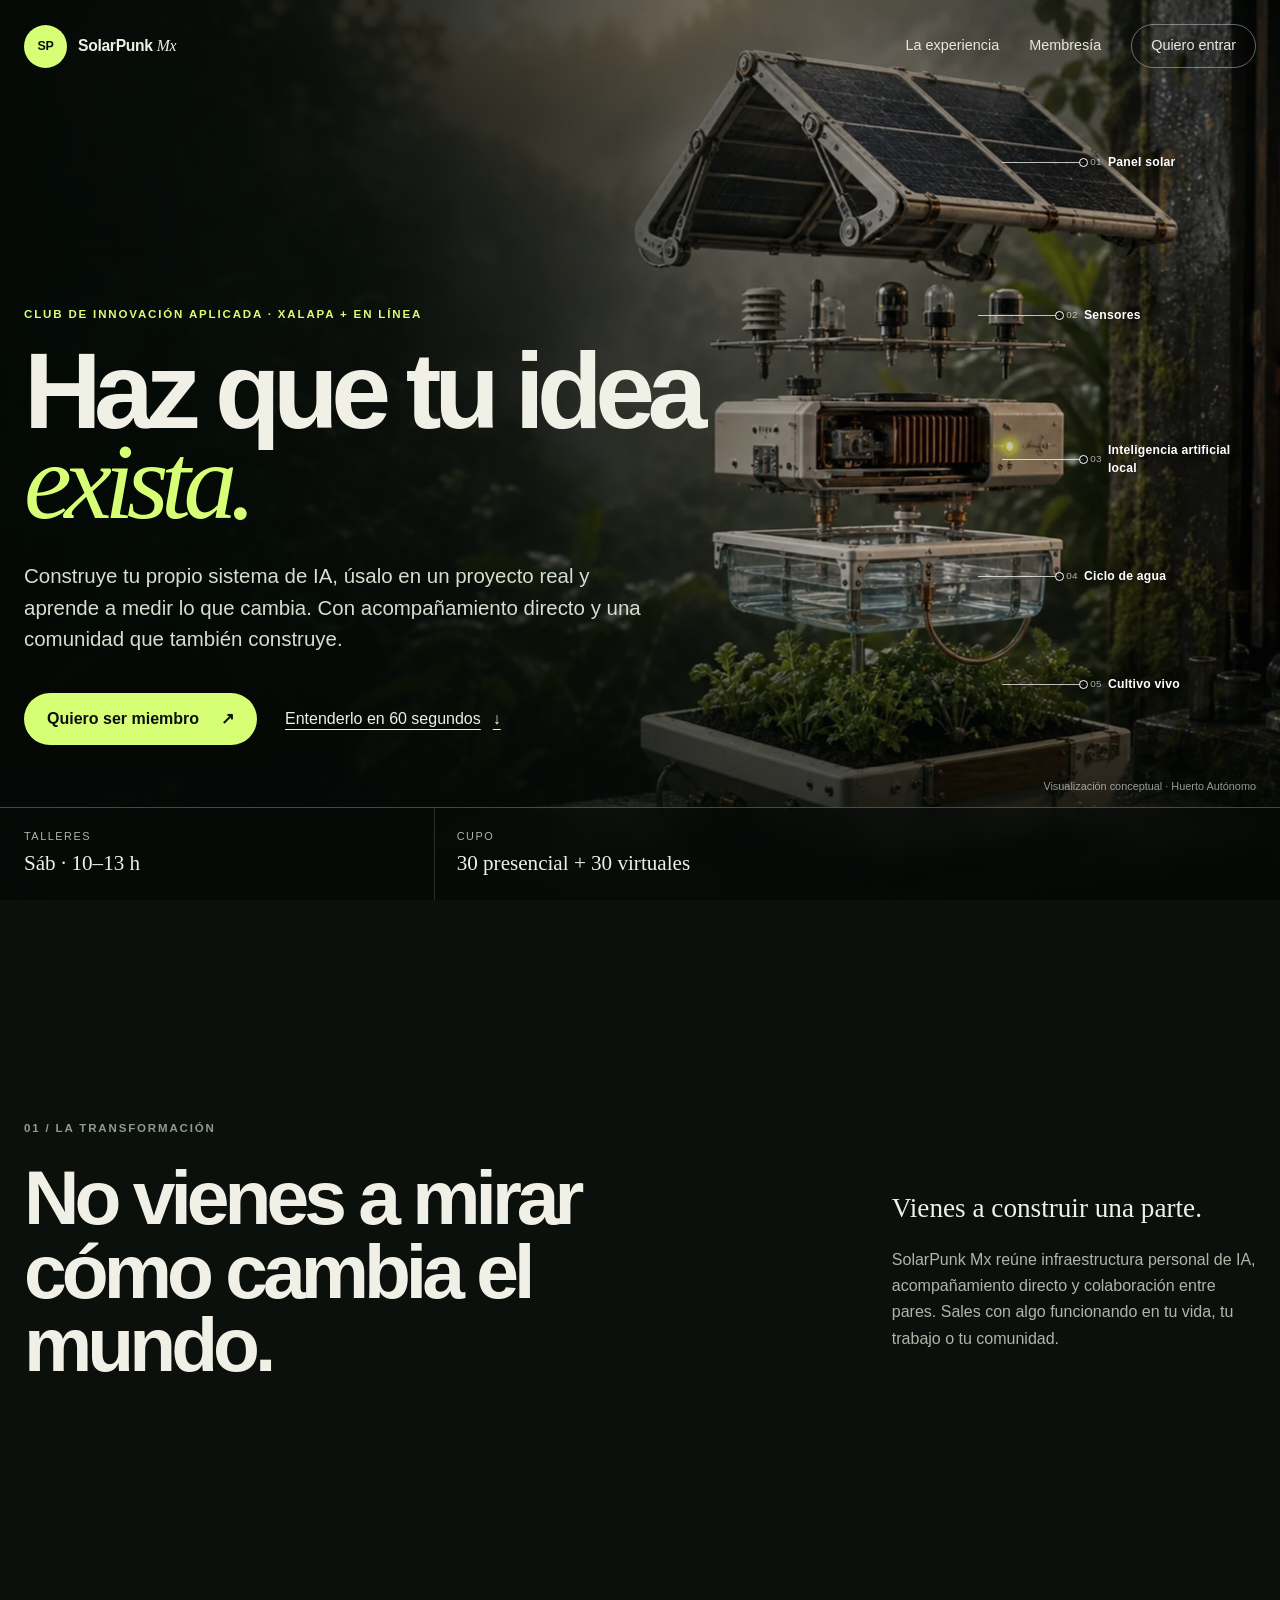
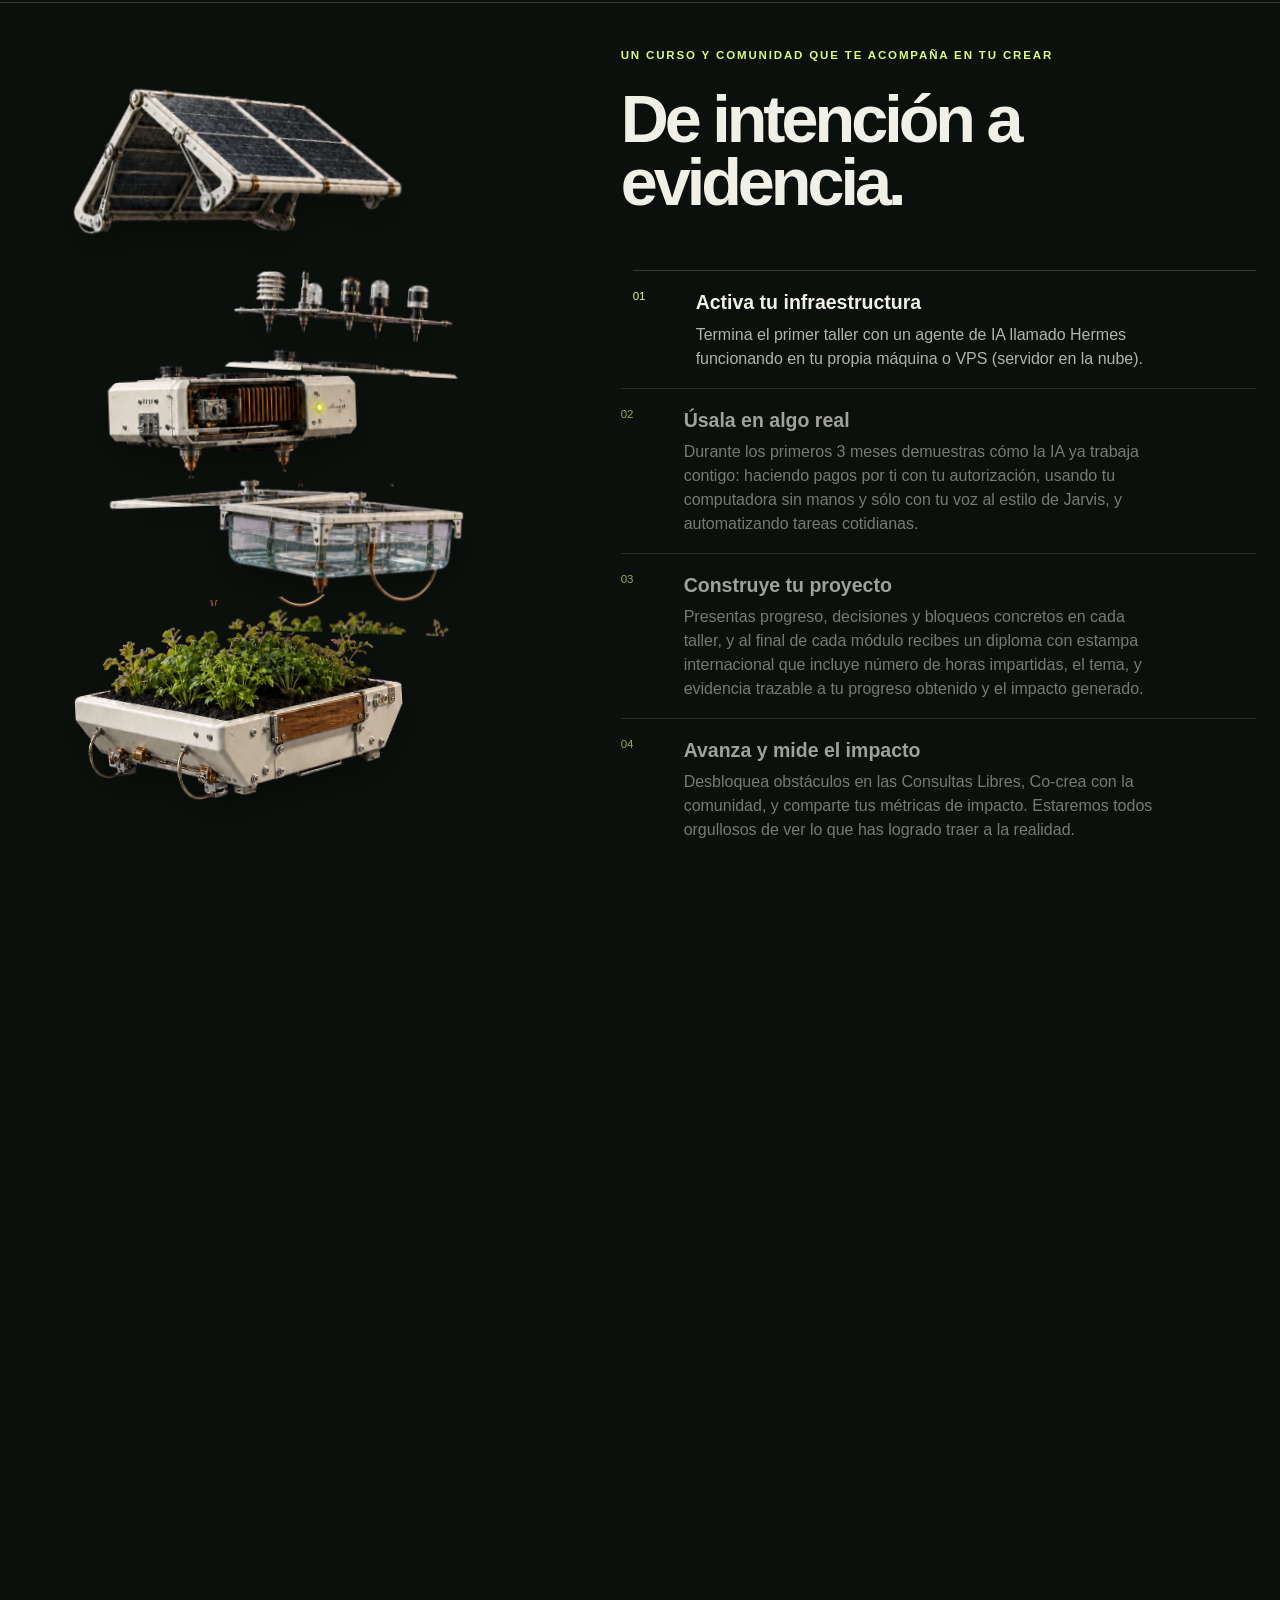
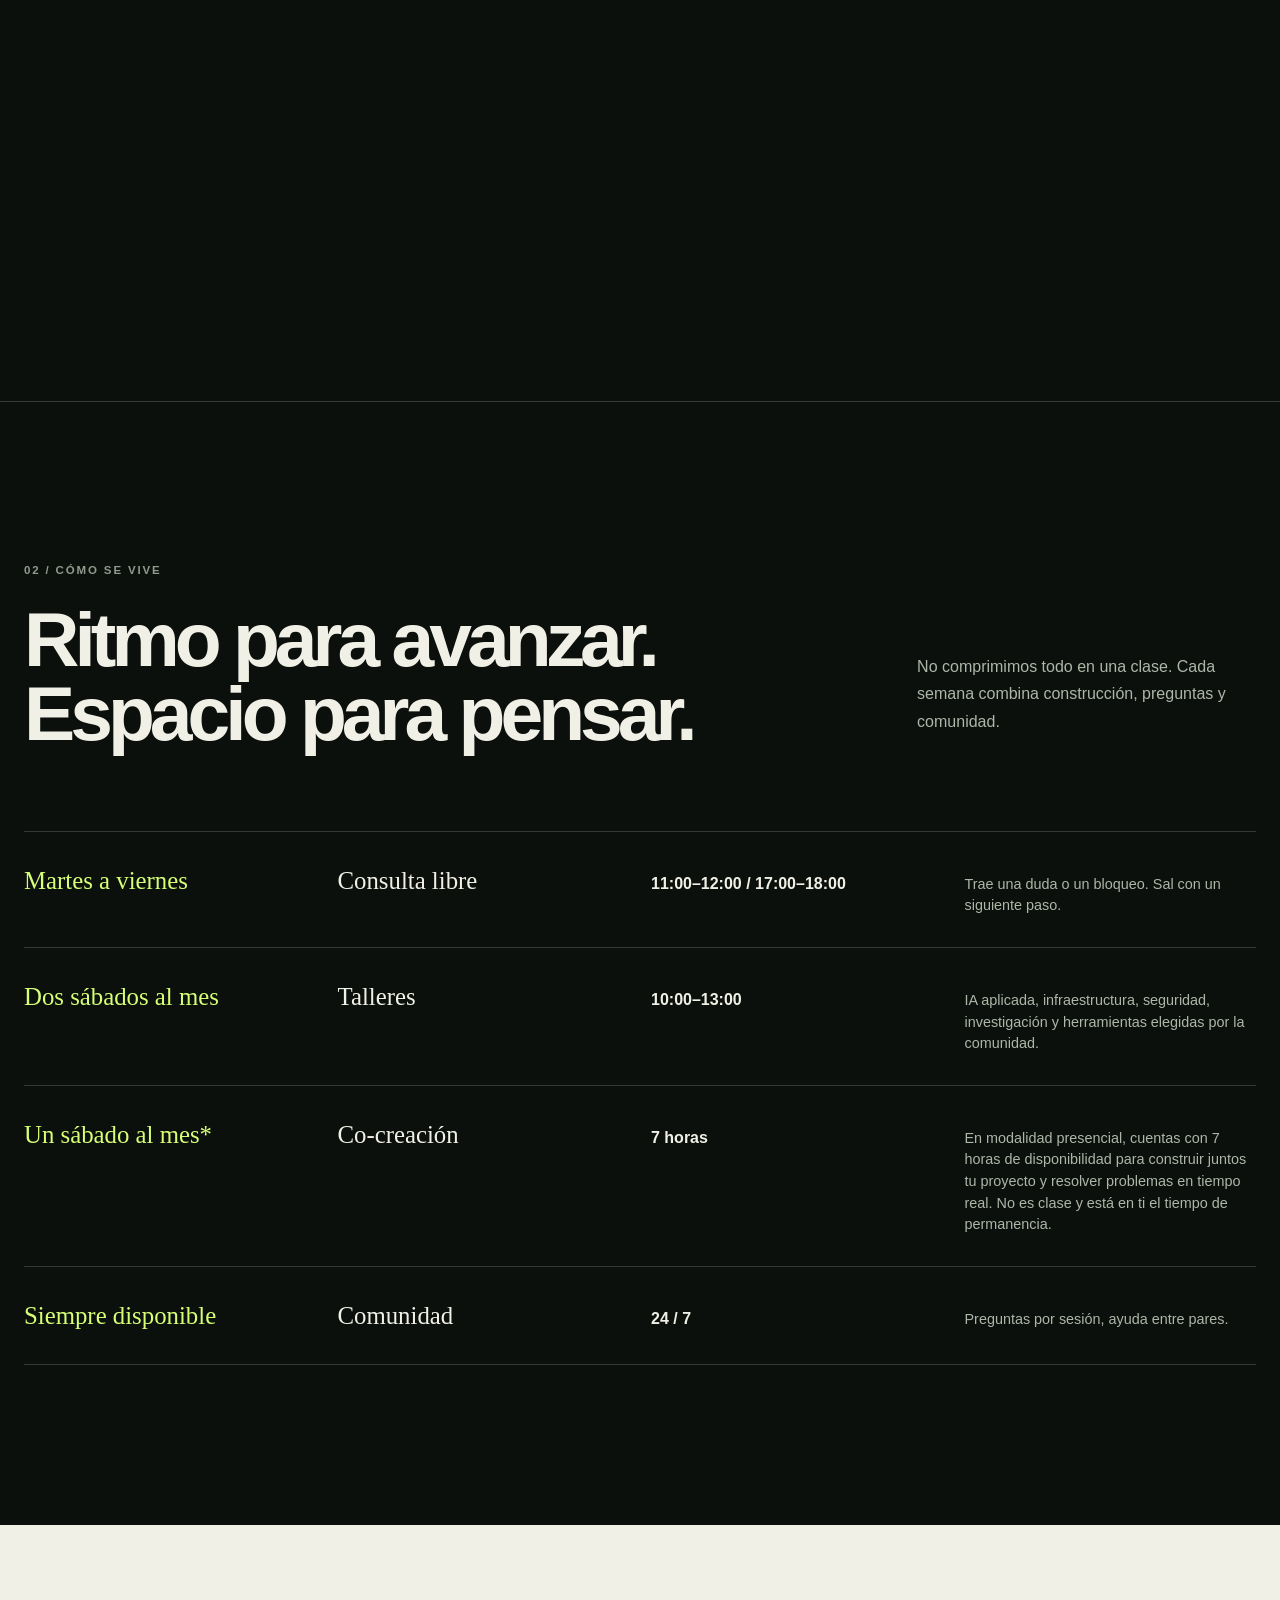
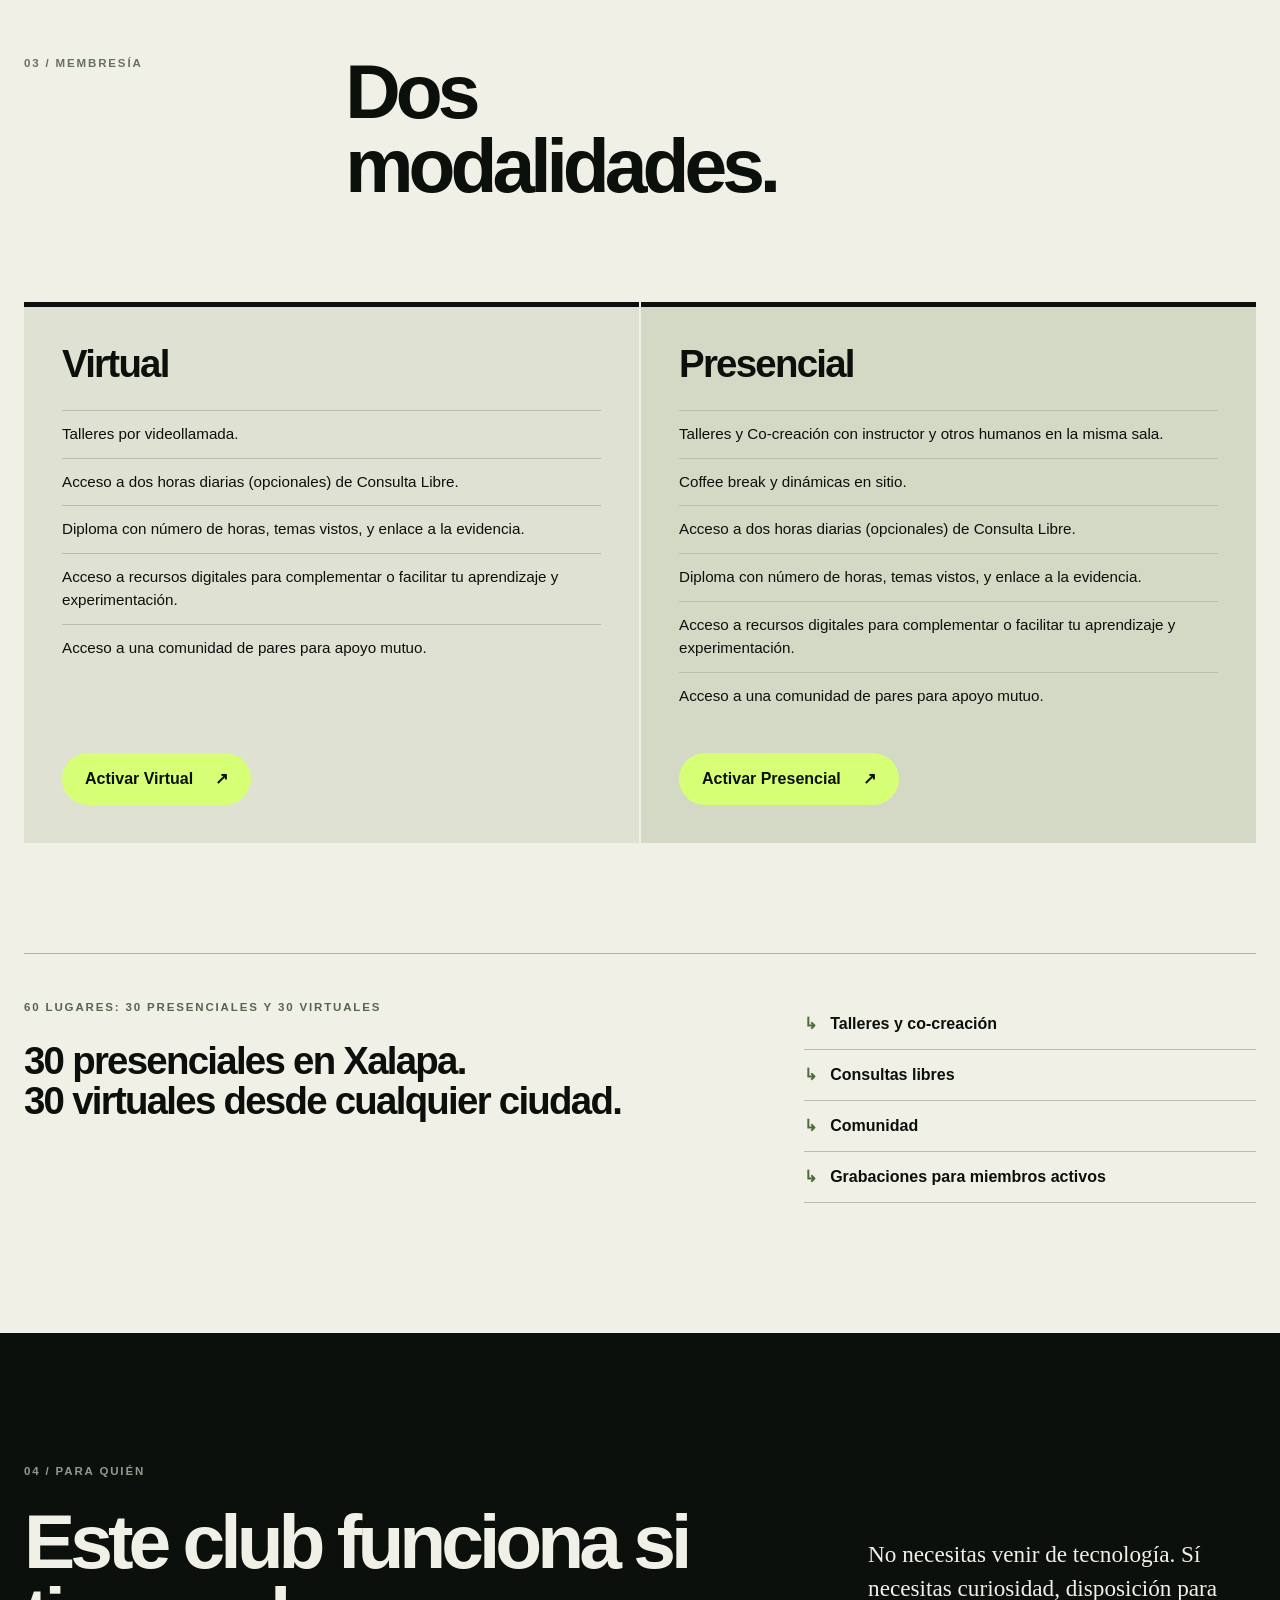
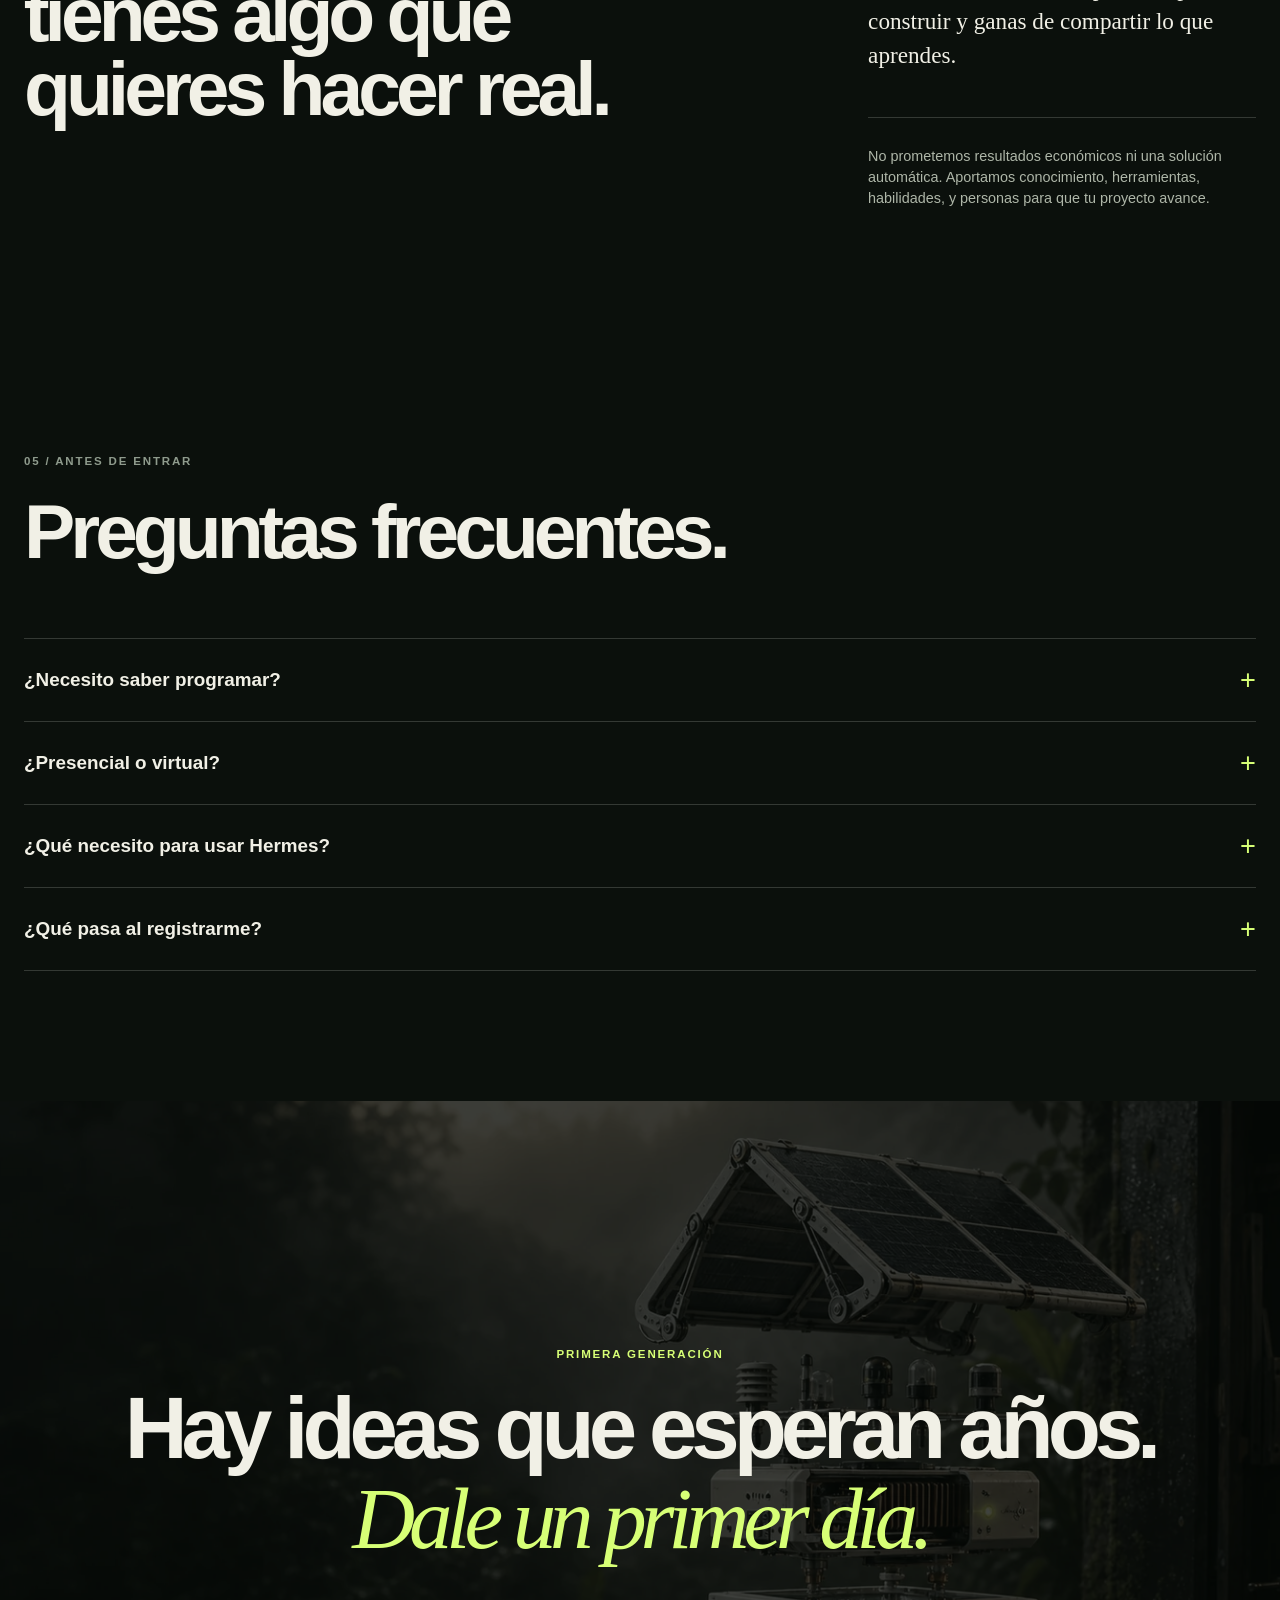
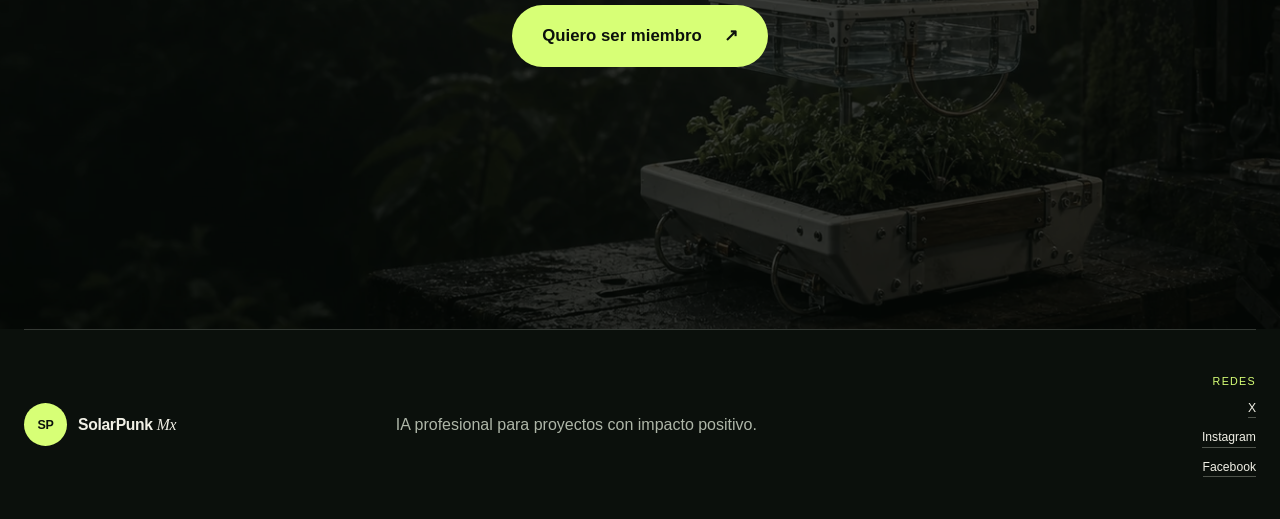
==== commit acbcb9bb: "fix(landing): retira seccion 05 la comunidad y su nota demostracion, quita fecha de inicio de hero y" ====
--- a/index.html
+++ b/index.html
@@ -9,8 +9,8 @@
   <link rel="icon" href="favicon.svg" type="image/svg+xml">
   <link rel="preload" as="image" href="assets/concept-huerto-1600.webp" media="(min-width: 721px)">
   <link rel="preload" as="image" href="assets/concept-huerto-mobile-900.webp" media="(max-width: 720px)">
-  <link rel="stylesheet" href="styles.css?v=0c7815f">
-  <script src="app.js?v=0c7815f" defer></script>
+  <link rel="stylesheet" href="styles.css?v=ecad656">
+  <script src="app.js?v=ecad656" defer></script>
 </head>
 <body>
   <a class="skip-link" href="#contenido">Saltar al contenido</a>
@@ -57,7 +57,6 @@
       </div>
 
       <dl class="hero-facts" aria-label="Datos principales">
-        <div><dt>Inicio</dt><dd>3 oct 2026</dd></div>
         <div><dt>Talleres</dt><dd>Sáb · 10–13 h</dd></div>
         <div><dt>Cupo</dt><dd>30 presencial + 30 virtuales</dd></div>
       </dl>
@@ -171,57 +170,21 @@
       </div>
     </section>
 
-    <section class="directory section-pad" id="directorio" aria-labelledby="directory-title">
-      <div class="directory-head">
-        <p class="section-index">05 / La comunidad</p>
-        <h2 id="directory-title">Miembros que construyen.</h2>
-        <p class="directory-note">Cada persona decide si aparece aquí. Estos miembros eligieron compartir su bio corta y su proyecto.</p>
-        <p class="directory-demo-flag">Demostración: los perfiles siguientes son de ejemplo para validar el diseño de esta sección y no corresponden a personas reales. Los perfiles públicos reales aparecerán por consentimiento expreso (opt-in) de cada miembro.</p>
-      </div>
-      <ul class="directory-grid" data-directory-demo>
-        <li class="directory-card">
-          <div class="directory-avatar" aria-hidden="true">P1</div>
-          <h3>Participante Uno</h3>
-          <p class="directory-bio">Perfil de ejemplo: construye un monitor de riego con IA local para un invernadero pequeño.</p>
-          <a class="directory-link" href="#directorio" aria-disabled="true">Ver proyecto <span aria-hidden="true">↗</span></a>
-          <a class="directory-link directory-link--subs" href="#directorio" aria-disabled="true">Espacio de miembro <span aria-hidden="true">↗</span></a>
-        </li>
-        <li class="directory-card">
-          <div class="directory-avatar" aria-hidden="true">P2</div>
-          <h3>Participante Dos</h3>
-          <p class="directory-bio">Perfil de ejemplo: automatiza cotizaciones para su taller de costura con agentes en su propia computadora.</p>
-          <a class="directory-link" href="#directorio" aria-disabled="true">Ver proyecto <span aria-hidden="true">↗</span></a>
-          <a class="directory-link directory-link--subs" href="#directorio" aria-disabled="true">Espacio de miembro <span aria-hidden="true">↗</span></a>
-        </li>
-        <li class="directory-card">
-          <div class="directory-avatar" aria-hidden="true">P3</div>
-          <h3>Participante Tres</h3>
-          <p class="directory-bio">Perfil de ejemplo: explora cómo agentes locales ayudan a gestionar una biblioteca comunitaria.</p>
-          <a class="directory-link" href="#directorio" aria-disabled="true">Ver proyecto <span aria-hidden="true">↗</span></a>
-          <a class="directory-link directory-link--subs" href="#directorio" aria-disabled="true">Espacio de miembro <span aria-hidden="true">↗</span></a>
-        </li>
-      </ul>
-      <div class="directory-cta">
-        <p>¿Eres miembro y quieres aparecer aquí? Activa tu ficha pública desde tu área de miembro.</p>
-        <a class="text-link" href="#directorio" aria-disabled="true">Ir a mi área de miembro <span aria-hidden="true">↗</span></a>
-      </div>
-    </section>
-
     <section class="faq section-pad" aria-labelledby="faq-title">
-      <div class="section-index">06 / Antes de entrar</div>
+      <div class="section-index">05 / Antes de entrar</div>
       <h2 id="faq-title">Preguntas frecuentes.</h2>
       <div class="faq-list">
         <details><summary>¿Necesito saber programar?<span>+</span></summary><p>Todo el curso te llevará de la mano y no tienes que saber nada de código, sin embargo si tienes conocimiento técnico, le sacarás aún más provecho.</p></details>
         <details><summary>¿Presencial o virtual?<span>+</span></summary><p>En ambas modalidades recibes la misma currícula: talleres, Consulta Libre, comunidad y diploma con evidencia. Sin embargo, en Presencial cuentas con un sábado extra donde construyes junto al instructor y otros miembros, en una sala con coffee break y dinámicas que solo ocurren ahí - la diferencia la hace el empuje de construir con gente que te responde y te acelera en tiempo real.</p><p>Virtual no se queda atrás, cuentas con las Consultas Libres todos los días donde Humberto Besso-Oberto Huerta (el instructor) se conecta para resolver las dudas que hayan surgido de tu aprendizaje.</p></details>
         <details><summary>¿Qué necesito para usar Hermes?<span>+</span></summary><p>La opción preferida es instalarlo en tu computadora por privacidad y control. También puedes usar un VPS (servidor en la nube) individual contratado a tu nombre. Esto lo veremos en la primera clase.</p></details>
-        <details><summary>¿Qué pasa al registrarme?<span>+</span></summary><p>Recibirás por correo —desde asuncion@empresaagentica.com— los primeros pasos: el enlace de descarga de Buzz (mensajería especializada en coordinación humana y robots), el enlace a la comunidad del Club y algunas otras cositas :)</p></details>
+        <details><summary>¿Qué pasa al registrarme?<span>+</span></summary><p>Recibirás por correo —desde asuncion@empresaagentica.com— los primeros pasos de bienvenida al Club. Te escribimos en cuanto se confirma tu registro.</p></details>
       </div>
     </section>
 
     <section class="final-cta" id="registro" aria-labelledby="cta-title">
       <div class="final-cta-backdrop" aria-hidden="true"></div>
       <div class="final-cta-copy">
-        <p class="kicker">Primera generación · inicia 3 de octubre de 2026</p>
+        <p class="kicker">Primera generación</p>
         <h2 id="cta-title">Hay ideas que esperan años.<br><em>Dale un primer día.</em></h2>
         <a class="button button-primary button-large" data-cta href="#registro">Quiero ser miembro <span aria-hidden="true">↗</span></a>
         <p class="cta-status" data-cta-status></p>
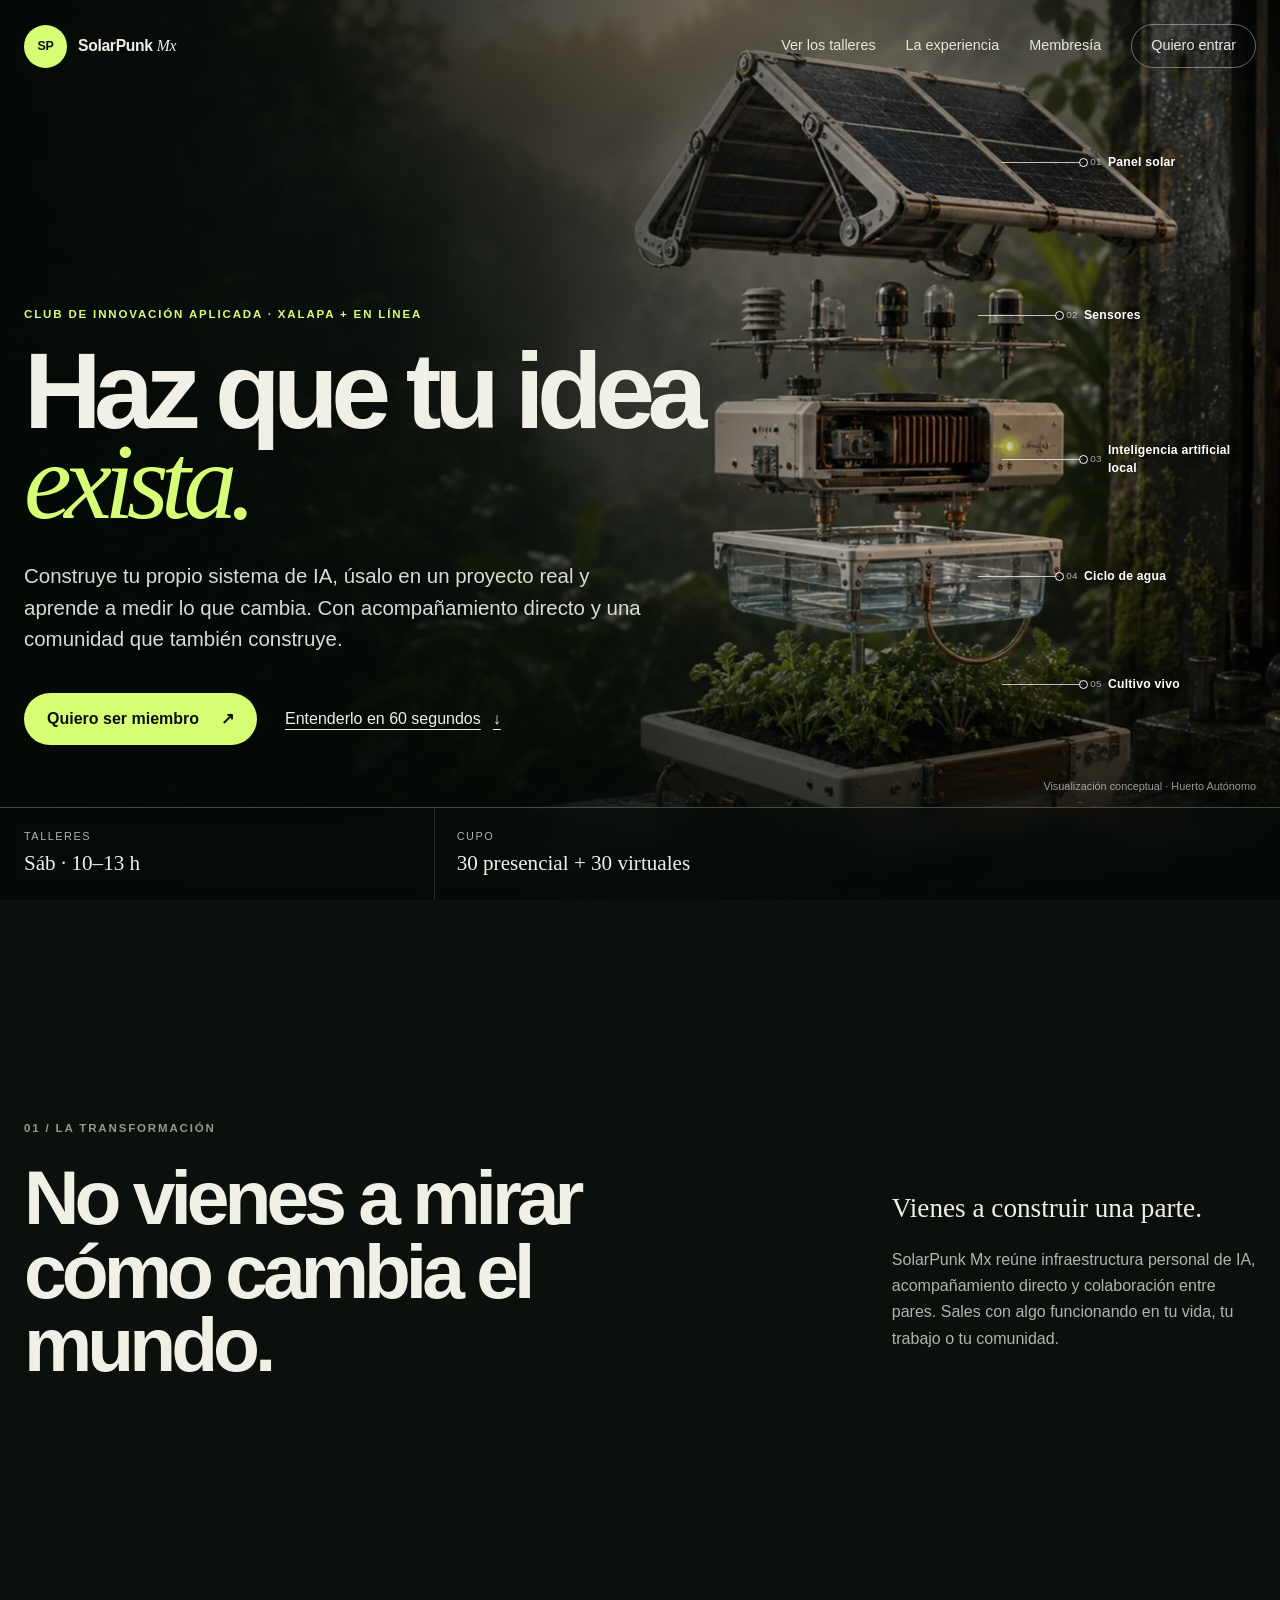
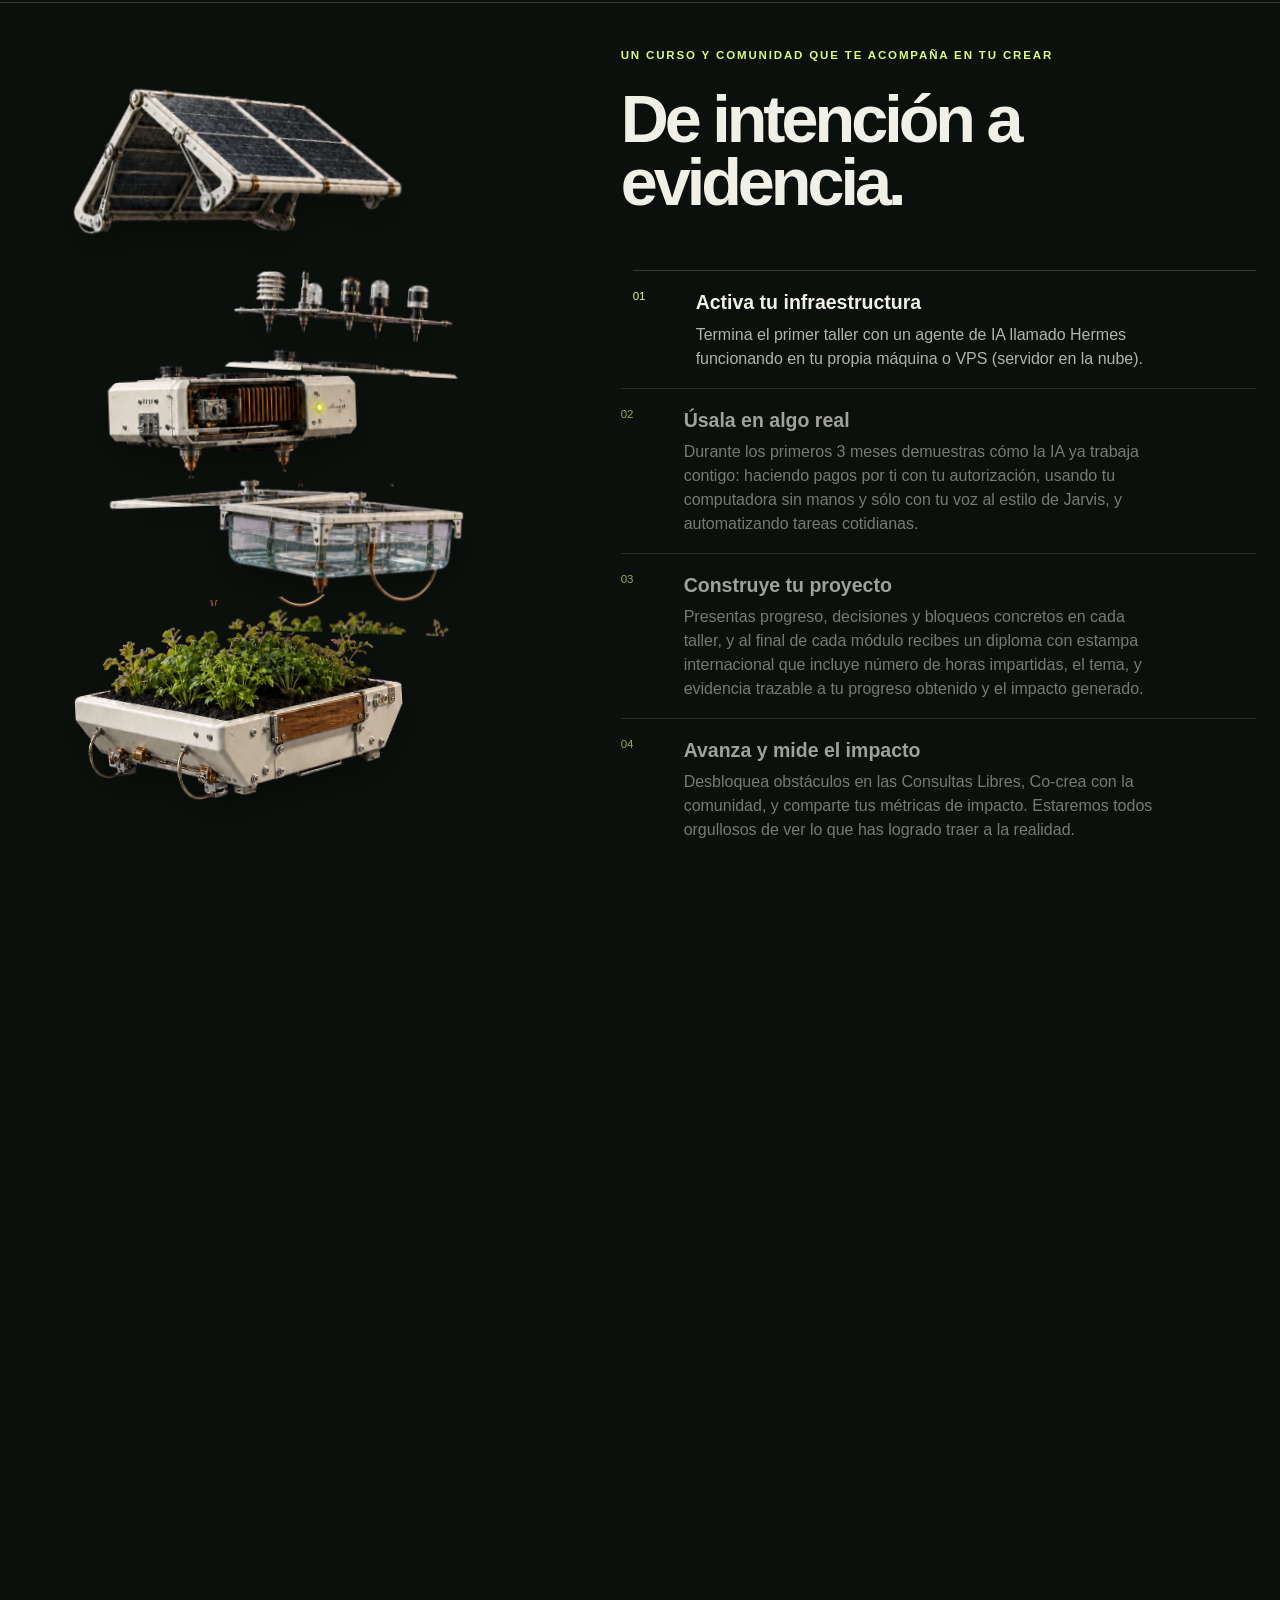
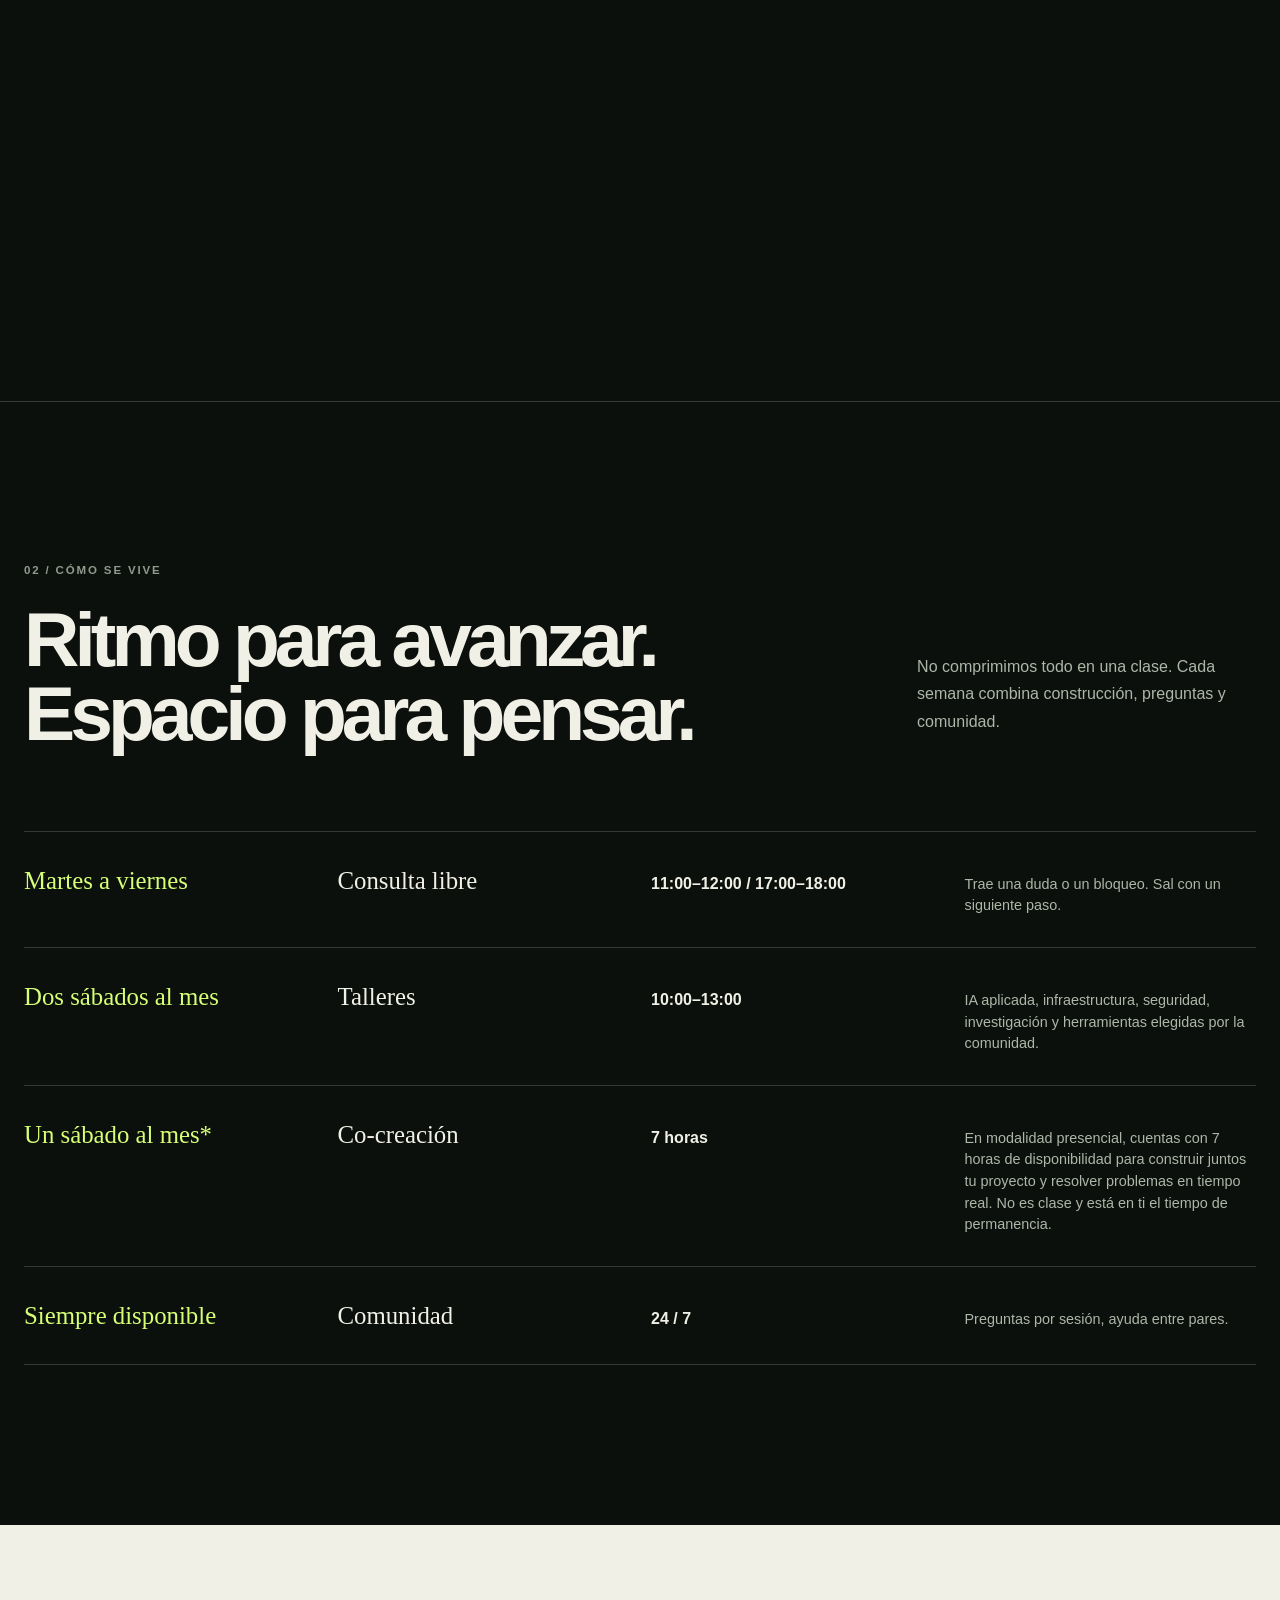
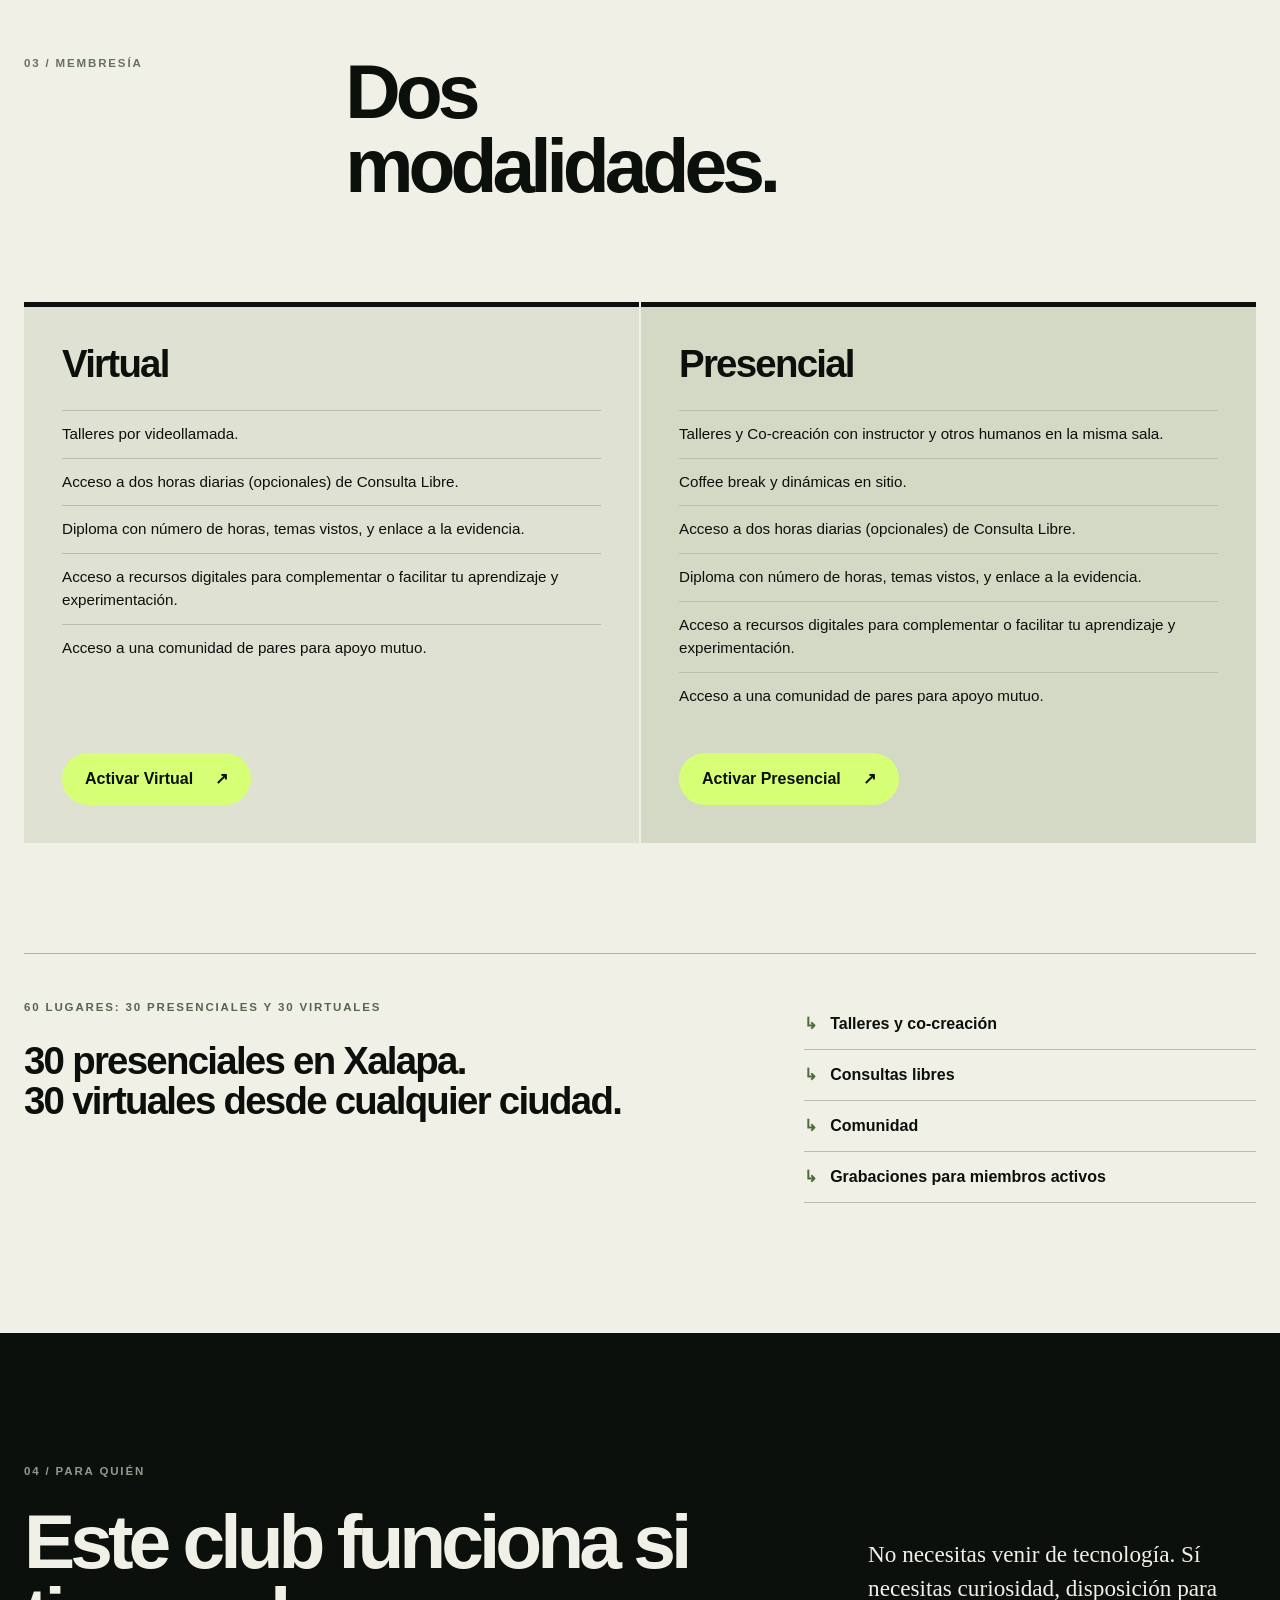
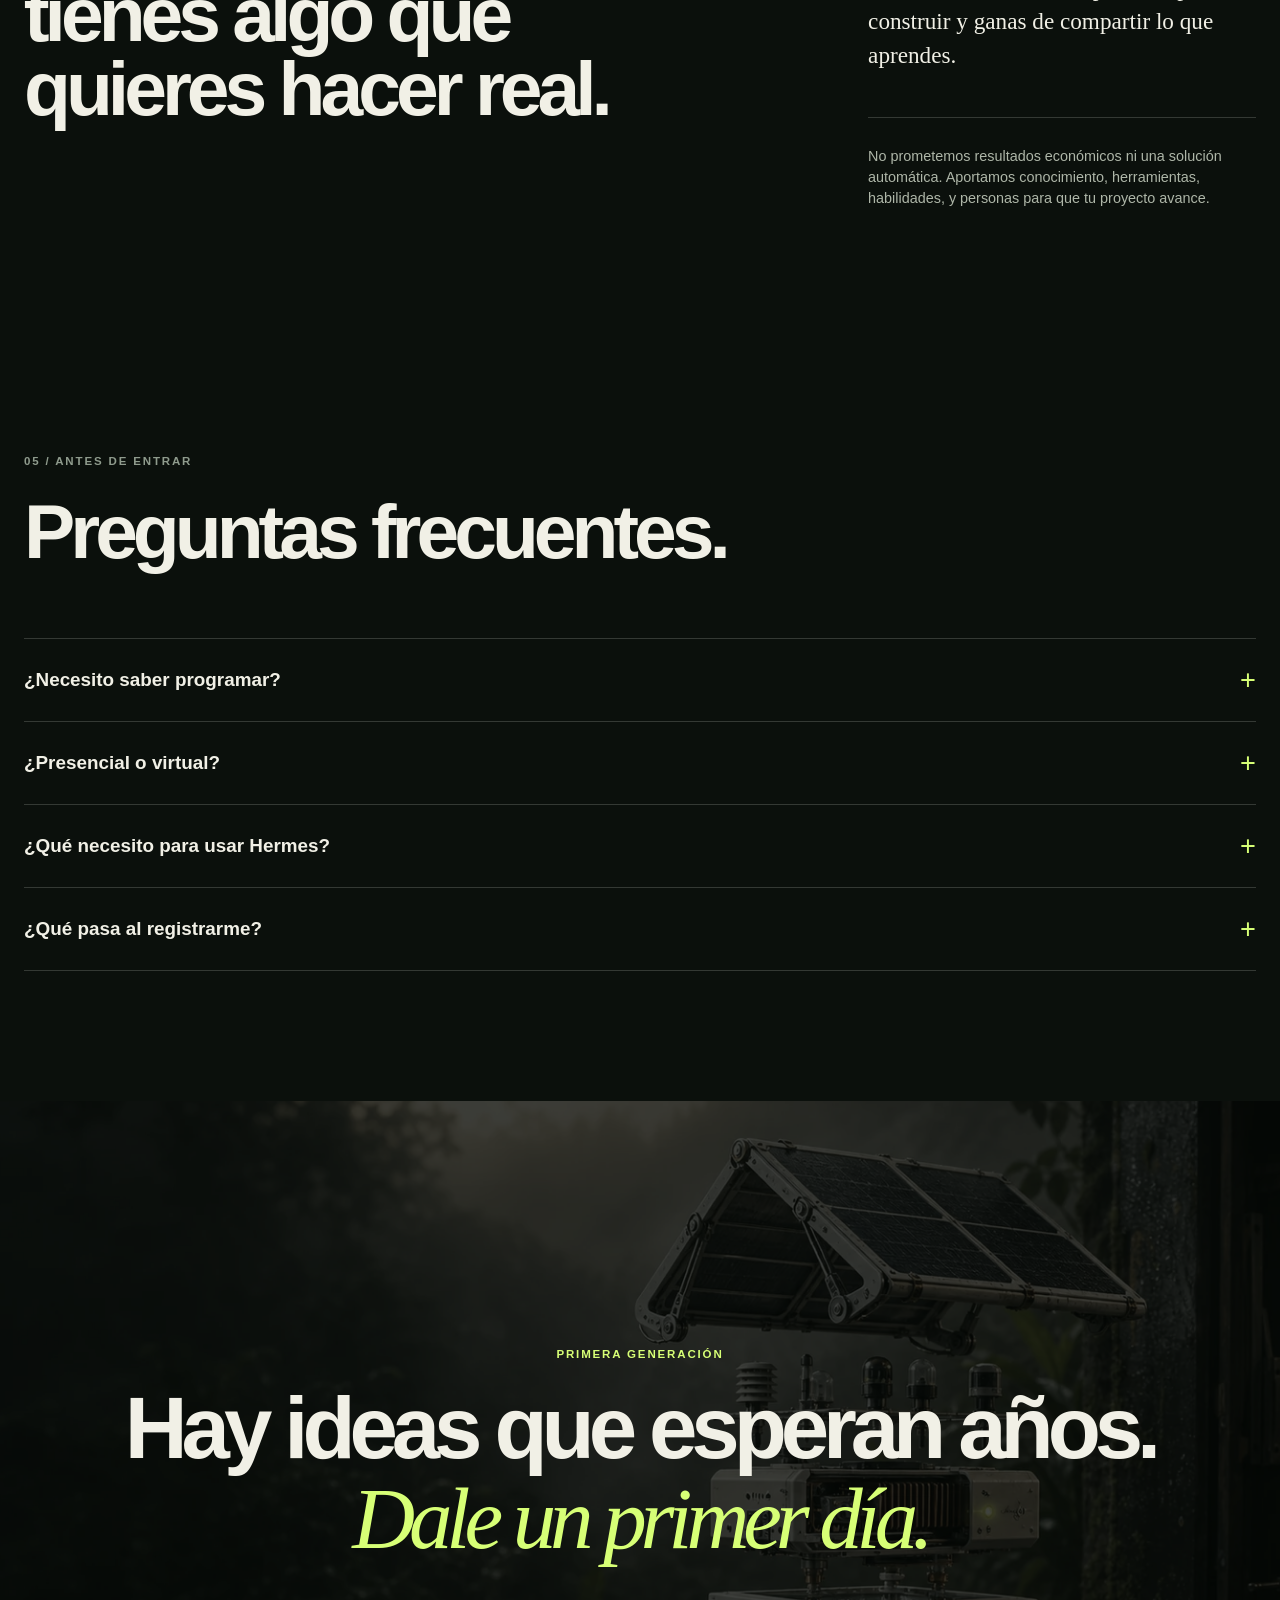
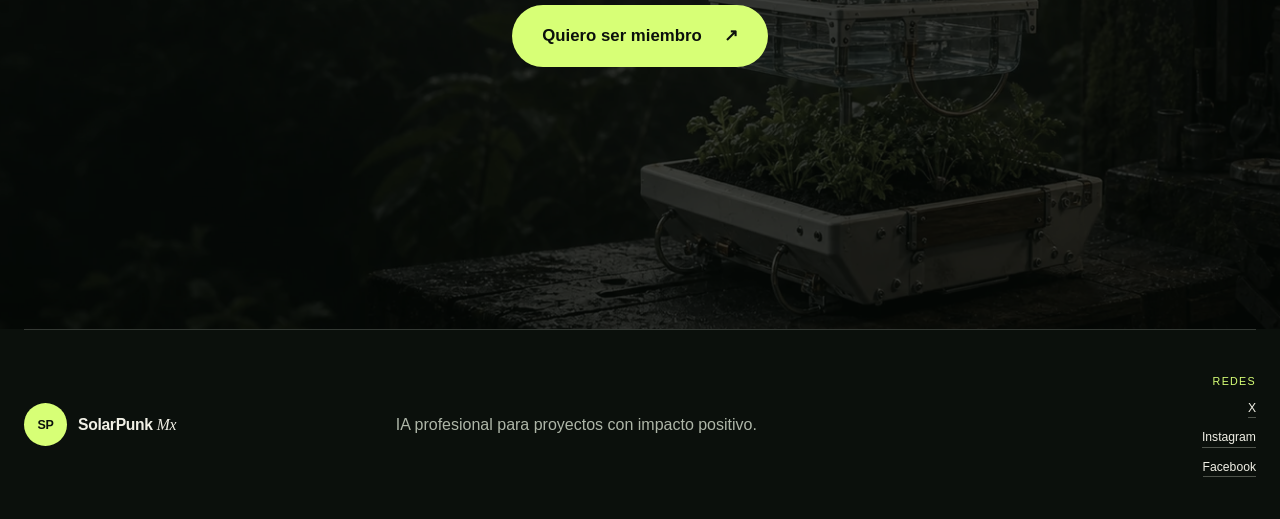
==== commit a03a6c61: "feat(solarpunk): currícula de talleres en el sitio - Nuevo índice de la currícula en /solarpunk/tall" ====
--- a/index.html
+++ b/index.html
@@ -21,6 +21,7 @@
       <span class="brand-name">SolarPunk <i>Mx</i></span>
     </a>
     <nav aria-label="Navegación principal">
+      <a href="/solarpunk/talleres/">Ver los talleres</a>
       <a href="#experiencia">La experiencia</a>
       <a href="#membresia">Membresía</a>
       <a class="nav-cta" data-cta href="#registro">Quiero entrar</a>
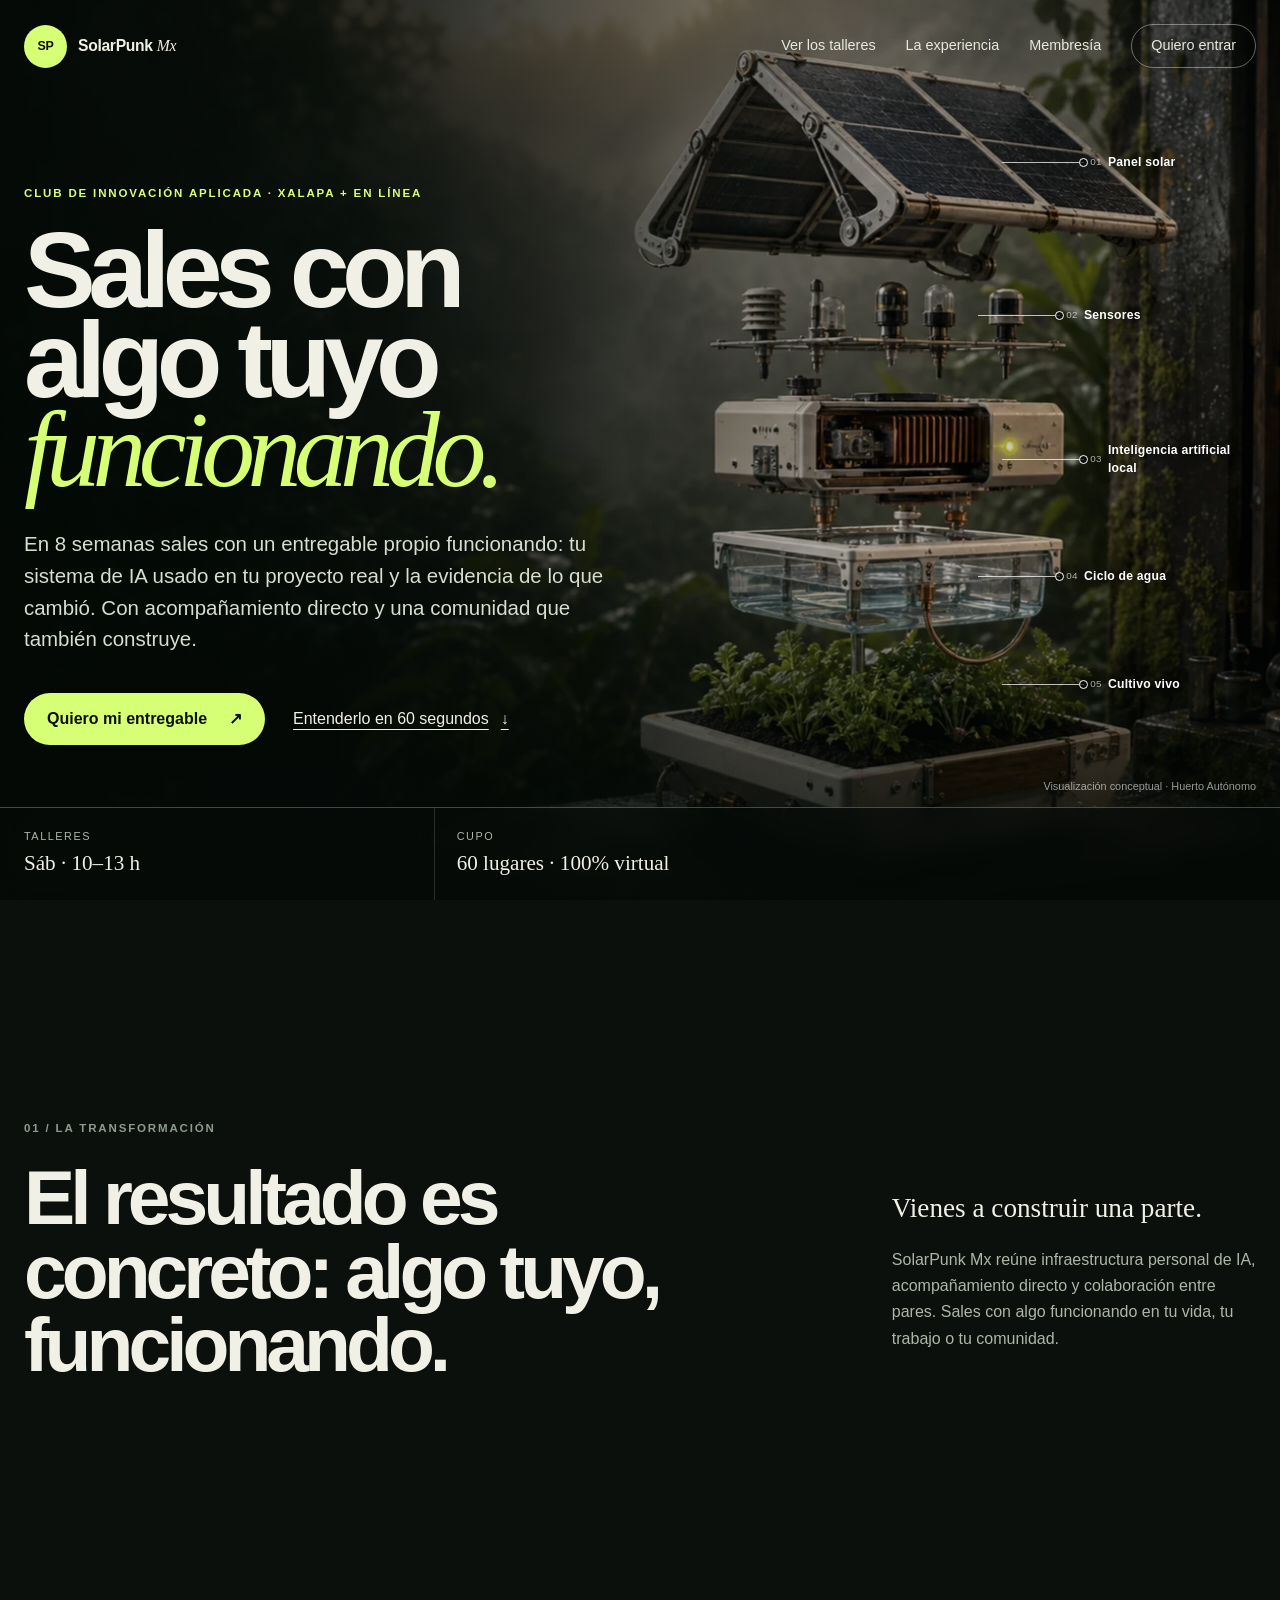
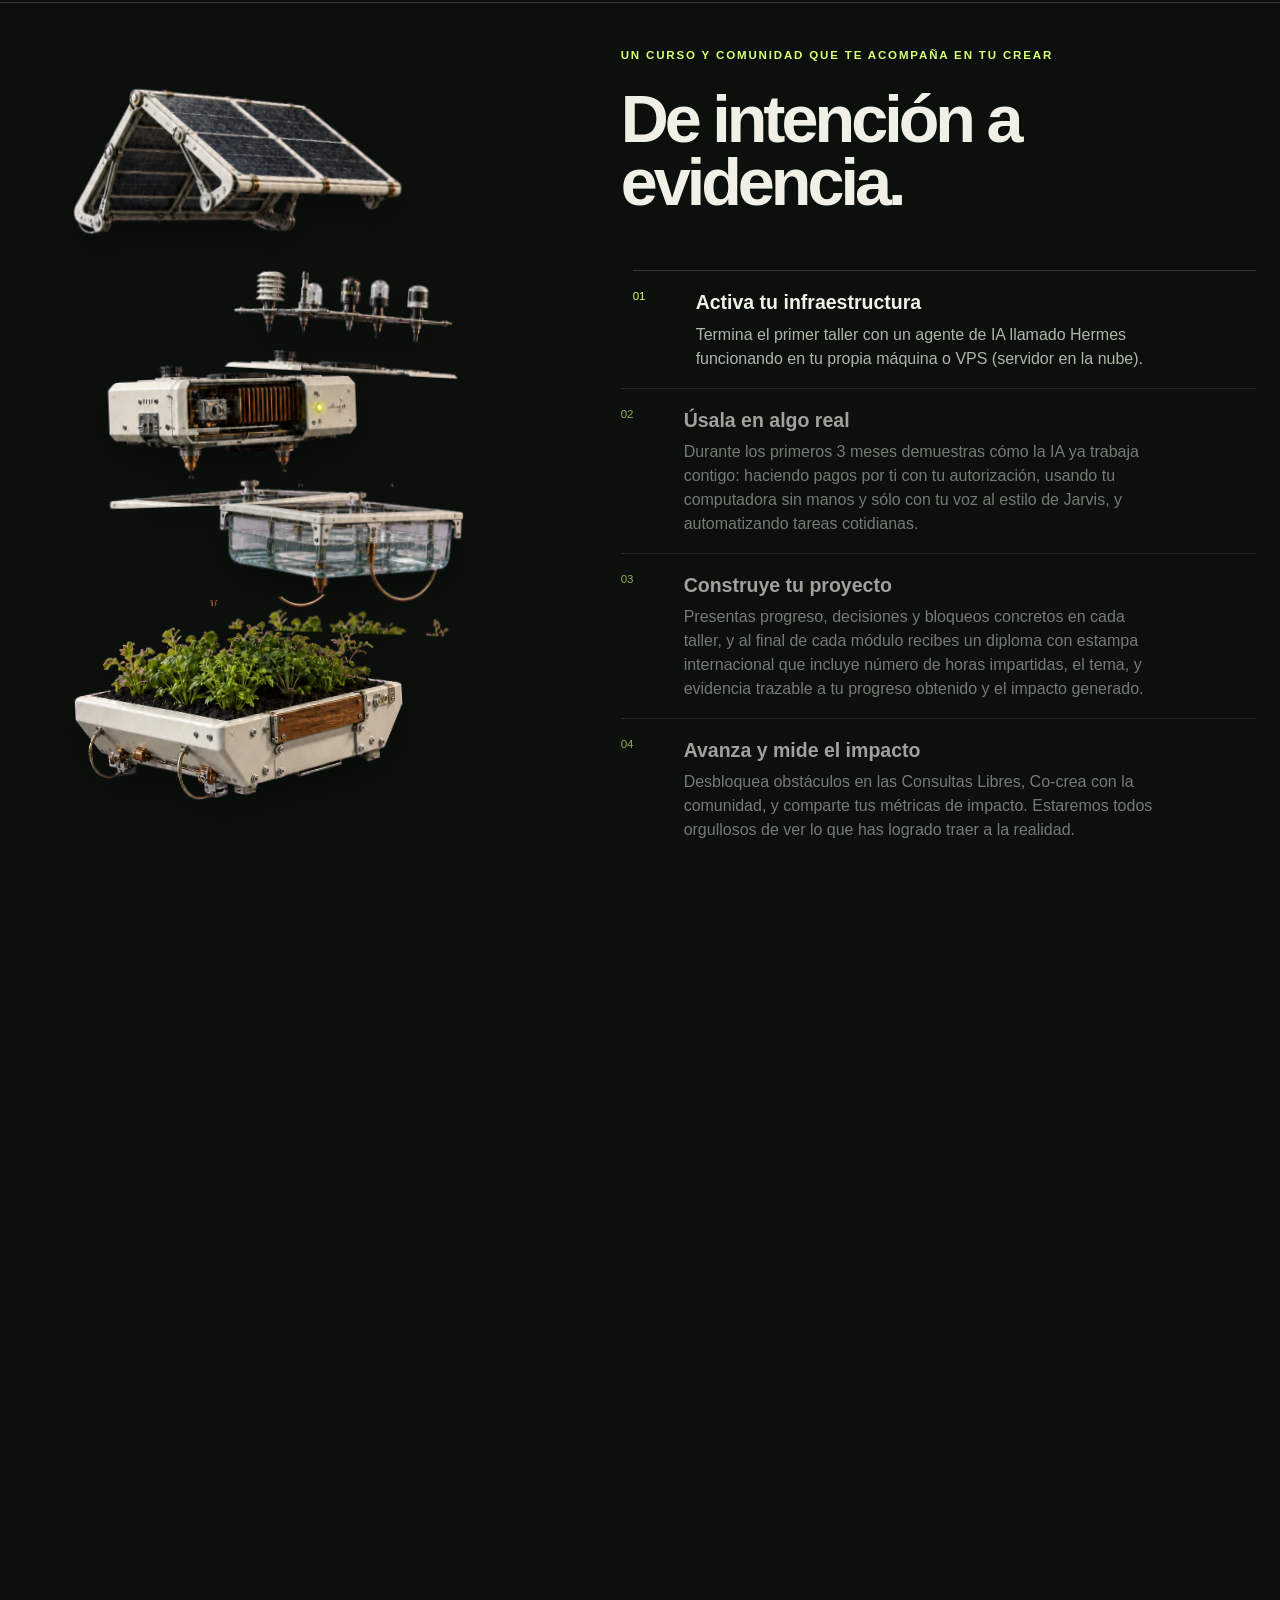
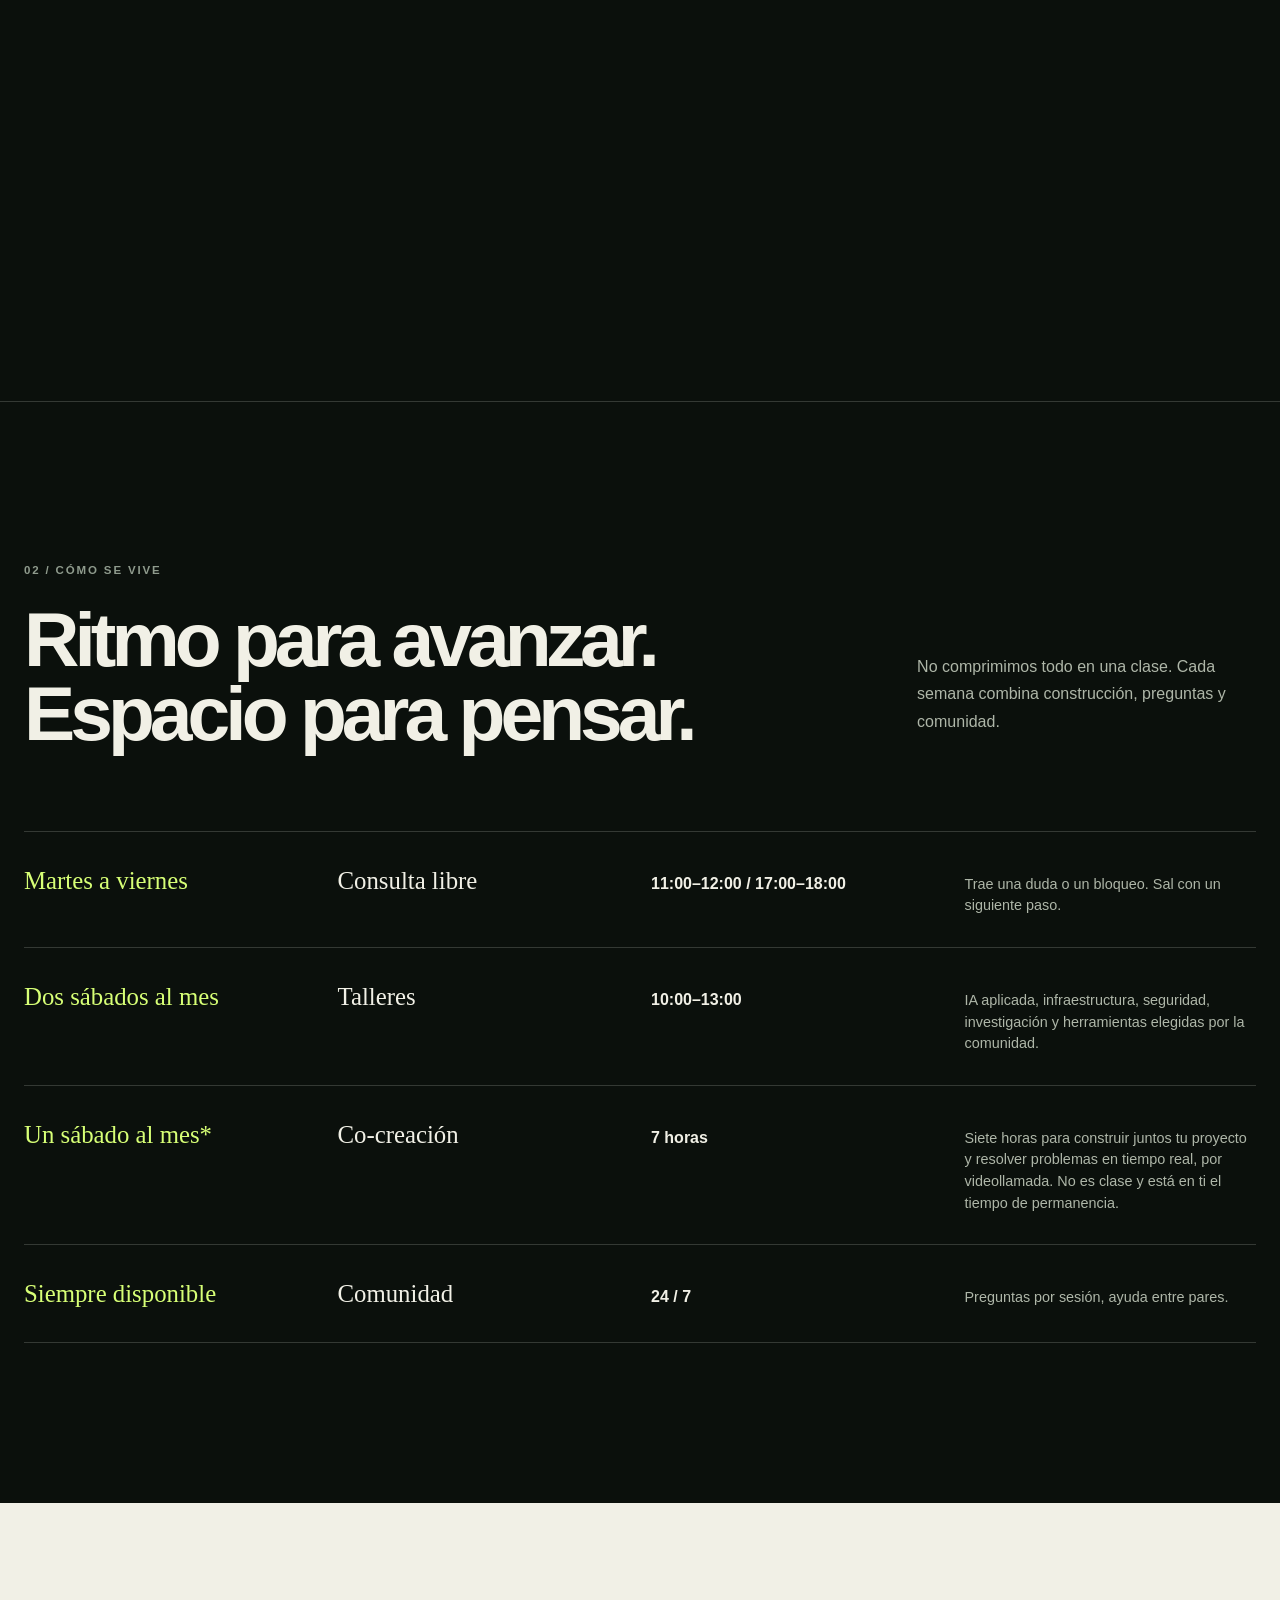
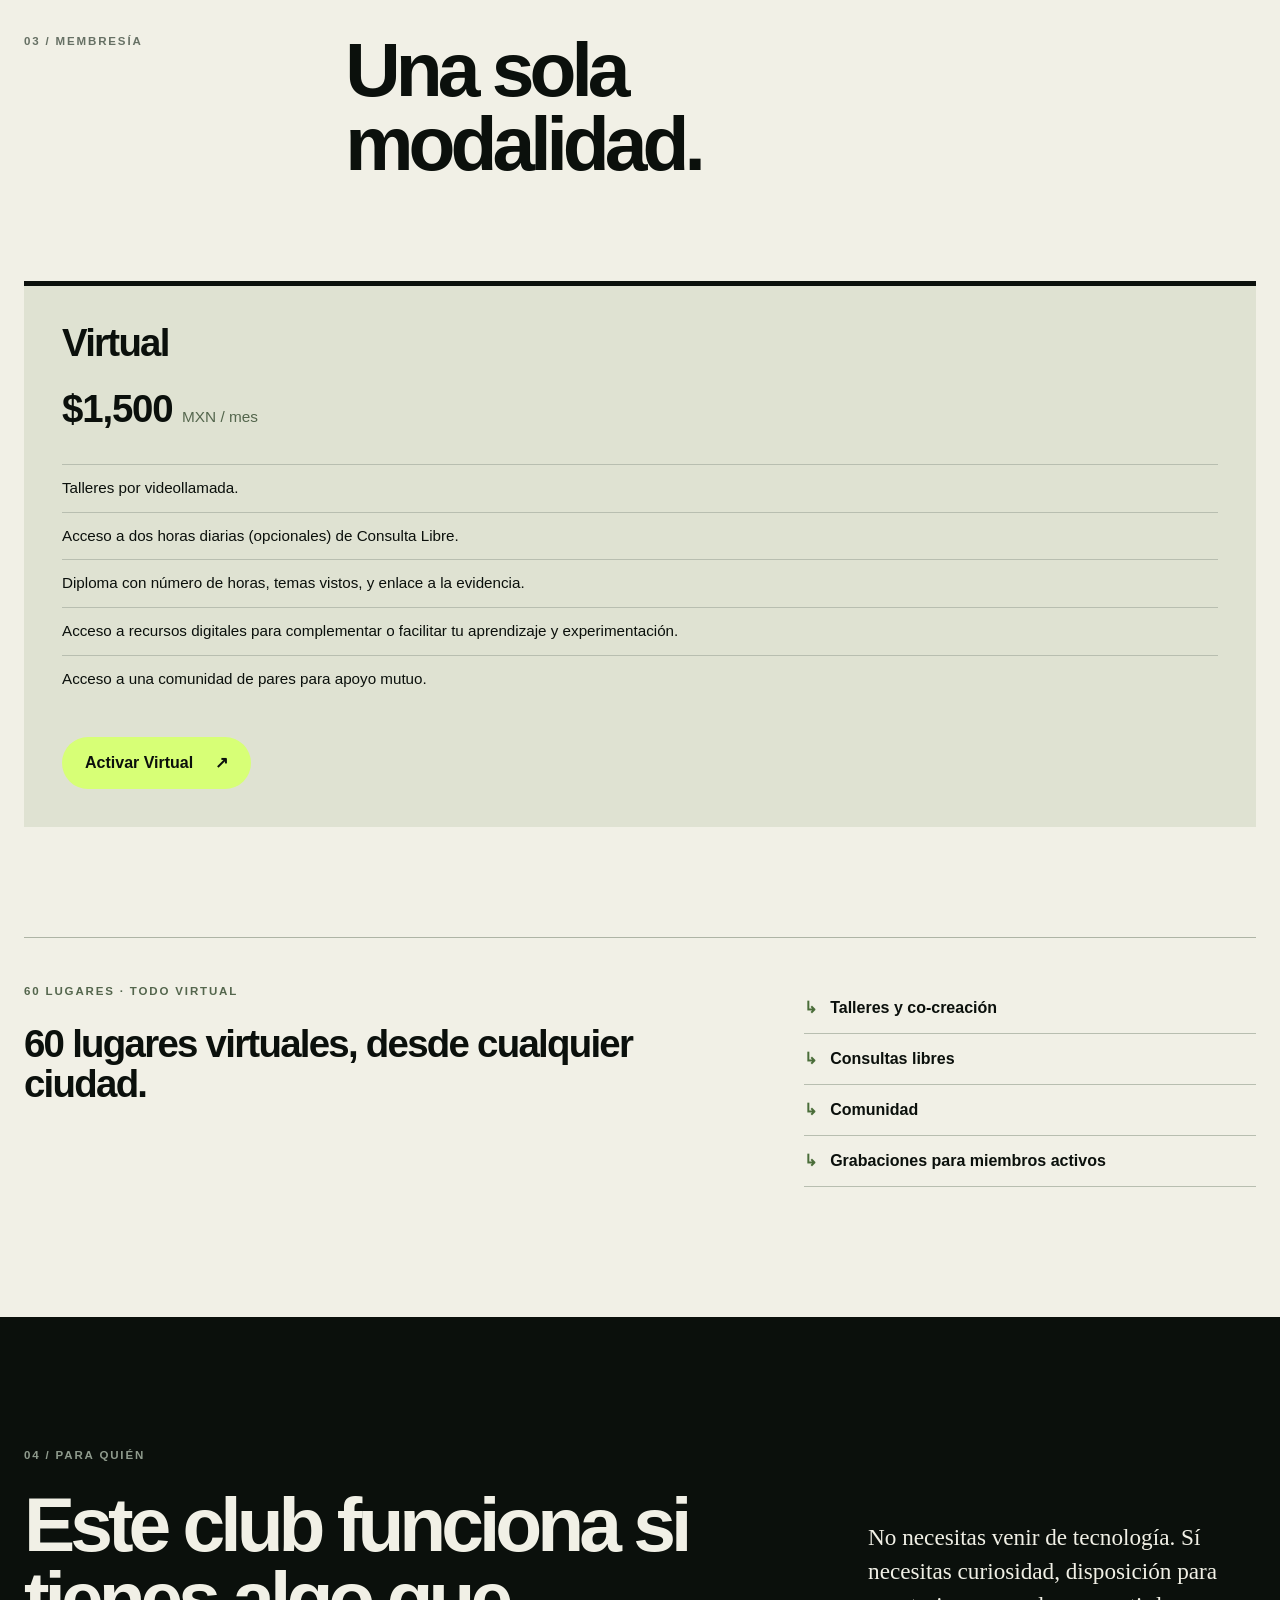
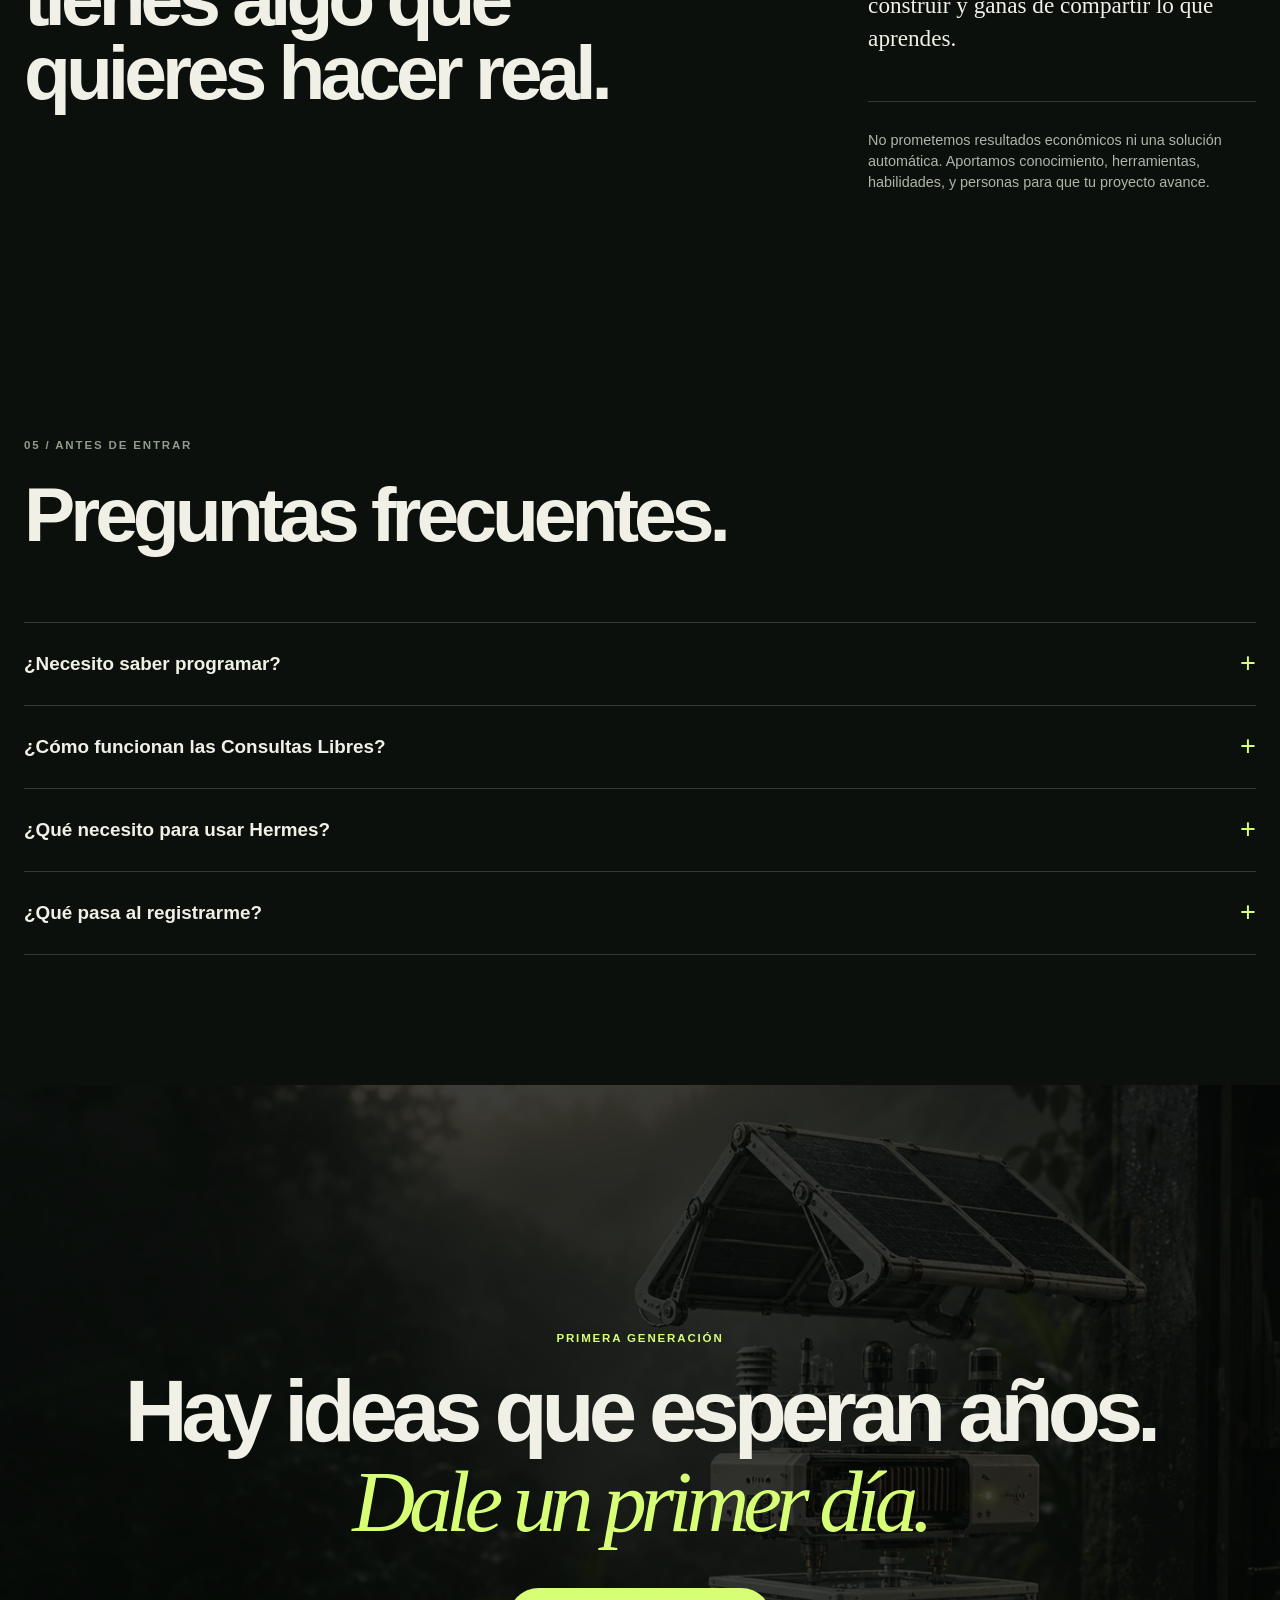
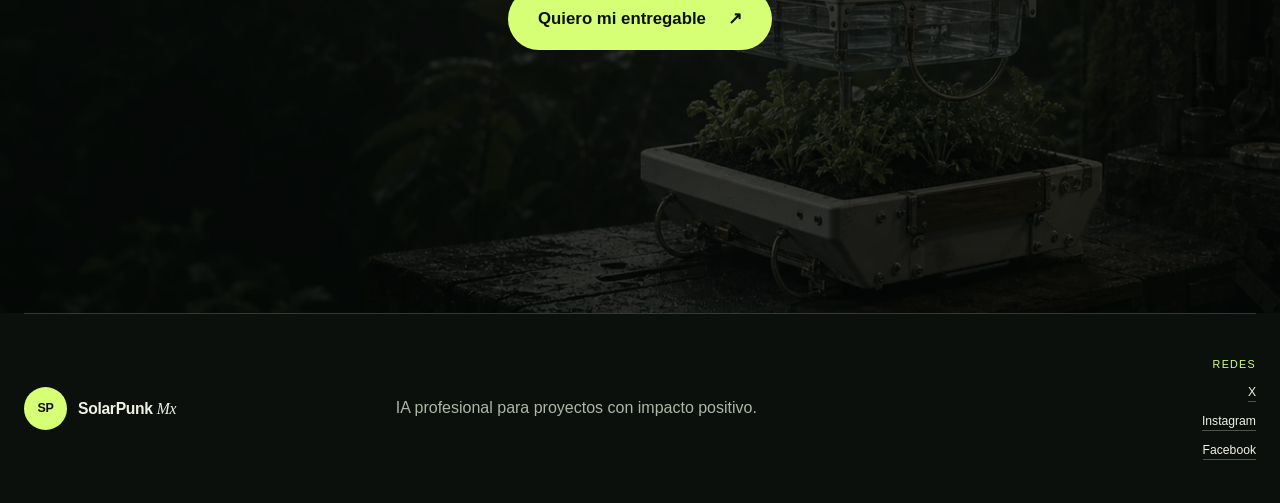
==== commit 058251a2: "feat(solarpunk): oferta de una sola modalidad con precio visible (variant-b aprobada) Reemplaza la o" ====
--- a/index.html
+++ b/index.html
@@ -48,10 +48,10 @@
 
       <div class="hero-copy">
         <p class="kicker">Club de Innovación Aplicada · Xalapa + en línea</p>
-        <h1 id="hero-title">Haz que tu idea <em>exista.</em></h1>
-        <p class="hero-lead">Construye tu propio sistema de IA, úsalo en un proyecto real y aprende a medir lo que cambia. Con acompañamiento directo y una comunidad que también construye.</p>
+        <h1 id="hero-title">Sales con algo tuyo <em>funcionando.</em></h1>
+        <p class="hero-lead">En 8 semanas sales con un entregable propio funcionando: tu sistema de IA usado en tu proyecto real y la evidencia de lo que cambió. Con acompañamiento directo y una comunidad que también construye.</p>
         <div class="hero-actions">
-          <a class="button button-primary" data-cta href="#registro">Quiero ser miembro <span aria-hidden="true">↗</span></a>
+          <a class="button button-primary" data-cta href="#registro">Quiero mi entregable <span aria-hidden="true">↗</span></a>
           <a class="text-link" href="#experiencia">Entenderlo en 60 segundos <span aria-hidden="true">↓</span></a>
         </div>
         <p class="concept-label">Visualización conceptual · Huerto Autónomo</p>
@@ -59,7 +59,7 @@
 
       <dl class="hero-facts" aria-label="Datos principales">
         <div><dt>Talleres</dt><dd>Sáb · 10–13 h</dd></div>
-        <div><dt>Cupo</dt><dd>30 presencial + 30 virtuales</dd></div>
+        <div><dt>Cupo</dt><dd>60 lugares · 100% virtual</dd></div>
       </dl>
       <div class="scroll-cue" aria-hidden="true"><span></span> Desliza para activar</div>
     </section>
@@ -67,7 +67,7 @@
     <section class="manifesto section-pad" id="experiencia" aria-labelledby="manifesto-title">
       <div class="section-index">01 / La transformación</div>
       <div class="manifesto-grid">
-        <h2 id="manifesto-title">No vienes a mirar cómo cambia el mundo.</h2>
+        <h2 id="manifesto-title">El resultado es concreto: algo tuyo, funcionando.</h2>
         <div class="manifesto-copy">
           <p>Vienes a construir una parte.</p>
           <p class="muted">SolarPunk Mx reúne infraestructura personal de IA, acompañamiento directo y colaboración entre pares. Sales con algo funcionando en tu vida, tu trabajo o tu comunidad.</p>
@@ -110,7 +110,7 @@
       <div class="schedule" role="list">
         <article role="listitem"><p>Martes a viernes</p><h3>Consulta libre</h3><time>11:00–12:00 / 17:00–18:00</time><span>Trae una duda o un bloqueo. Sal con un siguiente paso.</span></article>
         <article role="listitem"><p>Dos sábados al mes</p><h3>Talleres</h3><time>10:00–13:00</time><span>IA aplicada, infraestructura, seguridad, investigación y herramientas elegidas por la comunidad.</span></article>
-        <article role="listitem"><p>Un sábado al mes*</p><h3>Co-creación</h3><time>7 horas</time><span>En modalidad presencial, cuentas con 7 horas de disponibilidad para construir juntos tu proyecto y resolver problemas en tiempo real. No es clase y está en ti el tiempo de permanencia.</span></article>
+        <article role="listitem"><p>Un sábado al mes*</p><h3>Co-creación</h3><time>7 horas</time><span>Siete horas para construir juntos tu proyecto y resolver problemas en tiempo real, por videollamada. No es clase y está en ti el tiempo de permanencia.</span></article>
         <article role="listitem"><p>Siempre disponible</p><h3>Comunidad</h3><time>24 / 7</time><span>Preguntas por sesión, ayuda entre pares.</span></article>
       </div>
     </section>
@@ -118,11 +118,12 @@
     <section class="membership section-pad" id="membresia" aria-labelledby="membership-title">
       <div class="membership-intro">
         <p class="section-index">03 / Membresía</p>
-        <h2 id="membership-title">Dos modalidades.</h2>
+        <h2 id="membership-title">Una sola modalidad.</h2>
       </div>
-      <div class="modality-compare" aria-label="Comparativa de las dos modalidades de la membresía">
+      <div class="modality-compare" aria-label="Modalidad de la membresía">
         <article class="modality-col">
           <h3>Virtual</h3>
+          <p class="modality-price">$1,500 <span class="modality-price-cycle">MXN / mes</span></p>
           <ul>
             <li>Talleres por videollamada.</li>
             <li>Acceso a dos horas diarias (opcionales) de Consulta Libre.</li>
@@ -132,24 +133,12 @@
           </ul>
           <a class="button button-primary" data-payment-plan="virtual" href="#">Activar Virtual <span aria-hidden="true">↗</span></a>
         </article>
-        <article class="modality-col">
-          <h3>Presencial</h3>
-          <ul>
-            <li>Talleres y Co-creación con instructor y otros humanos en la misma sala.</li>
-            <li>Coffee break y dinámicas en sitio.</li>
-            <li>Acceso a dos horas diarias (opcionales) de Consulta Libre.</li>
-            <li>Diploma con número de horas, temas vistos, y enlace a la evidencia.</li>
-            <li>Acceso a recursos digitales para complementar o facilitar tu aprendizaje y experimentación.</li>
-            <li>Acceso a una comunidad de pares para apoyo mutuo.</li>
-          </ul>
-          <a class="button button-primary" data-payment-plan="presencial" href="#">Activar Presencial <span aria-hidden="true">↗</span></a>
-        </article>
       </div>
 
       <div class="membership-bottom">
         <div>
-          <p class="kicker">60 lugares: 30 presenciales y 30 virtuales</p>
-          <h3>30 presenciales en Xalapa.<br>30 virtuales desde cualquier ciudad.</h3>
+          <p class="kicker">60 lugares · todo virtual</p>
+          <h3>60 lugares virtuales, desde cualquier ciudad.</h3>
         </div>
         <ul aria-label="Incluido en la membresía">
           <li>Talleres y co-creación</li>
@@ -176,7 +165,7 @@
       <h2 id="faq-title">Preguntas frecuentes.</h2>
       <div class="faq-list">
         <details><summary>¿Necesito saber programar?<span>+</span></summary><p>Todo el curso te llevará de la mano y no tienes que saber nada de código, sin embargo si tienes conocimiento técnico, le sacarás aún más provecho.</p></details>
-        <details><summary>¿Presencial o virtual?<span>+</span></summary><p>En ambas modalidades recibes la misma currícula: talleres, Consulta Libre, comunidad y diploma con evidencia. Sin embargo, en Presencial cuentas con un sábado extra donde construyes junto al instructor y otros miembros, en una sala con coffee break y dinámicas que solo ocurren ahí - la diferencia la hace el empuje de construir con gente que te responde y te acelera en tiempo real.</p><p>Virtual no se queda atrás, cuentas con las Consultas Libres todos los días donde Humberto Besso-Oberto Huerta (el instructor) se conecta para resolver las dudas que hayan surgido de tu aprendizaje.</p></details>
+        <details><summary>¿Cómo funcionan las Consultas Libres?<span>+</span></summary><p>Todo el programa es virtual y recibes la currícula completa: talleres, Consulta Libre, comunidad y diploma con evidencia. Las Consultas Libres son dos horas diarias (opcionales) donde Humberto Besso-Oberto Huerta (el instructor) se conecta para resolver las dudas que hayan surgido de tu aprendizaje.</p></details>
         <details><summary>¿Qué necesito para usar Hermes?<span>+</span></summary><p>La opción preferida es instalarlo en tu computadora por privacidad y control. También puedes usar un VPS (servidor en la nube) individual contratado a tu nombre. Esto lo veremos en la primera clase.</p></details>
         <details><summary>¿Qué pasa al registrarme?<span>+</span></summary><p>Recibirás por correo —desde asuncion@empresaagentica.com— los primeros pasos de bienvenida al Club. Te escribimos en cuanto se confirma tu registro.</p></details>
       </div>
@@ -187,7 +176,7 @@
       <div class="final-cta-copy">
         <p class="kicker">Primera generación</p>
         <h2 id="cta-title">Hay ideas que esperan años.<br><em>Dale un primer día.</em></h2>
-        <a class="button button-primary button-large" data-cta href="#registro">Quiero ser miembro <span aria-hidden="true">↗</span></a>
+        <a class="button button-primary button-large" data-cta href="#registro">Quiero mi entregable <span aria-hidden="true">↗</span></a>
         <p class="cta-status" data-cta-status></p>
       </div>
     </section>
--- a/styles.css
+++ b/styles.css
@@ -131,9 +131,14 @@
 .tier sup { font-size: .4em; vertical-align: top; }
 .tier span { margin-top: 10px; font-size: .78rem; text-transform: uppercase; letter-spacing: .1em; opacity: .68; }
 .modality-compare { display: grid; grid-template-columns: repeat(2, minmax(0, 1fr)); gap: 2px; margin-top: 100px; align-items: stretch; }
+/* Una sola modalidad (oferta vigente): la tarjeta ocupa el ancho completo, la retícula no queda a medias */
+.modality-compare:has(> .modality-col:only-child) { grid-template-columns: minmax(0, 1fr); }
 .modality-col { display: flex; flex-direction: column; align-items: flex-start; padding: 38px; background: #dfe2d2; border-top: 5px solid var(--ink); }
 .modality-col:nth-child(2) { background: #d4d9c5; }
 .modality-col h3 { margin: 0; font-size: clamp(2.1rem, 3vw, 3.6rem); line-height: 1; letter-spacing: -.045em; }
+/* Precio visible de la membresía (una sola tarifa) */
+.modality-price { margin: 18px 0 0; font-size: clamp(2rem, 3vw, 3rem); font-weight: 700; letter-spacing: -.03em; }
+.modality-price-cycle { font-size: .4em; font-weight: 400; letter-spacing: 0; color: #54664d; }
 .modality-col ul { list-style: none; margin: 26px 0 34px; padding: 0; width: 100%; }
 .modality-col li { padding: 12px 0; border-top: 1px solid #b8beb0; font-size: .95rem; line-height: 1.5; }
 .modality-col .button { margin-top: auto; }
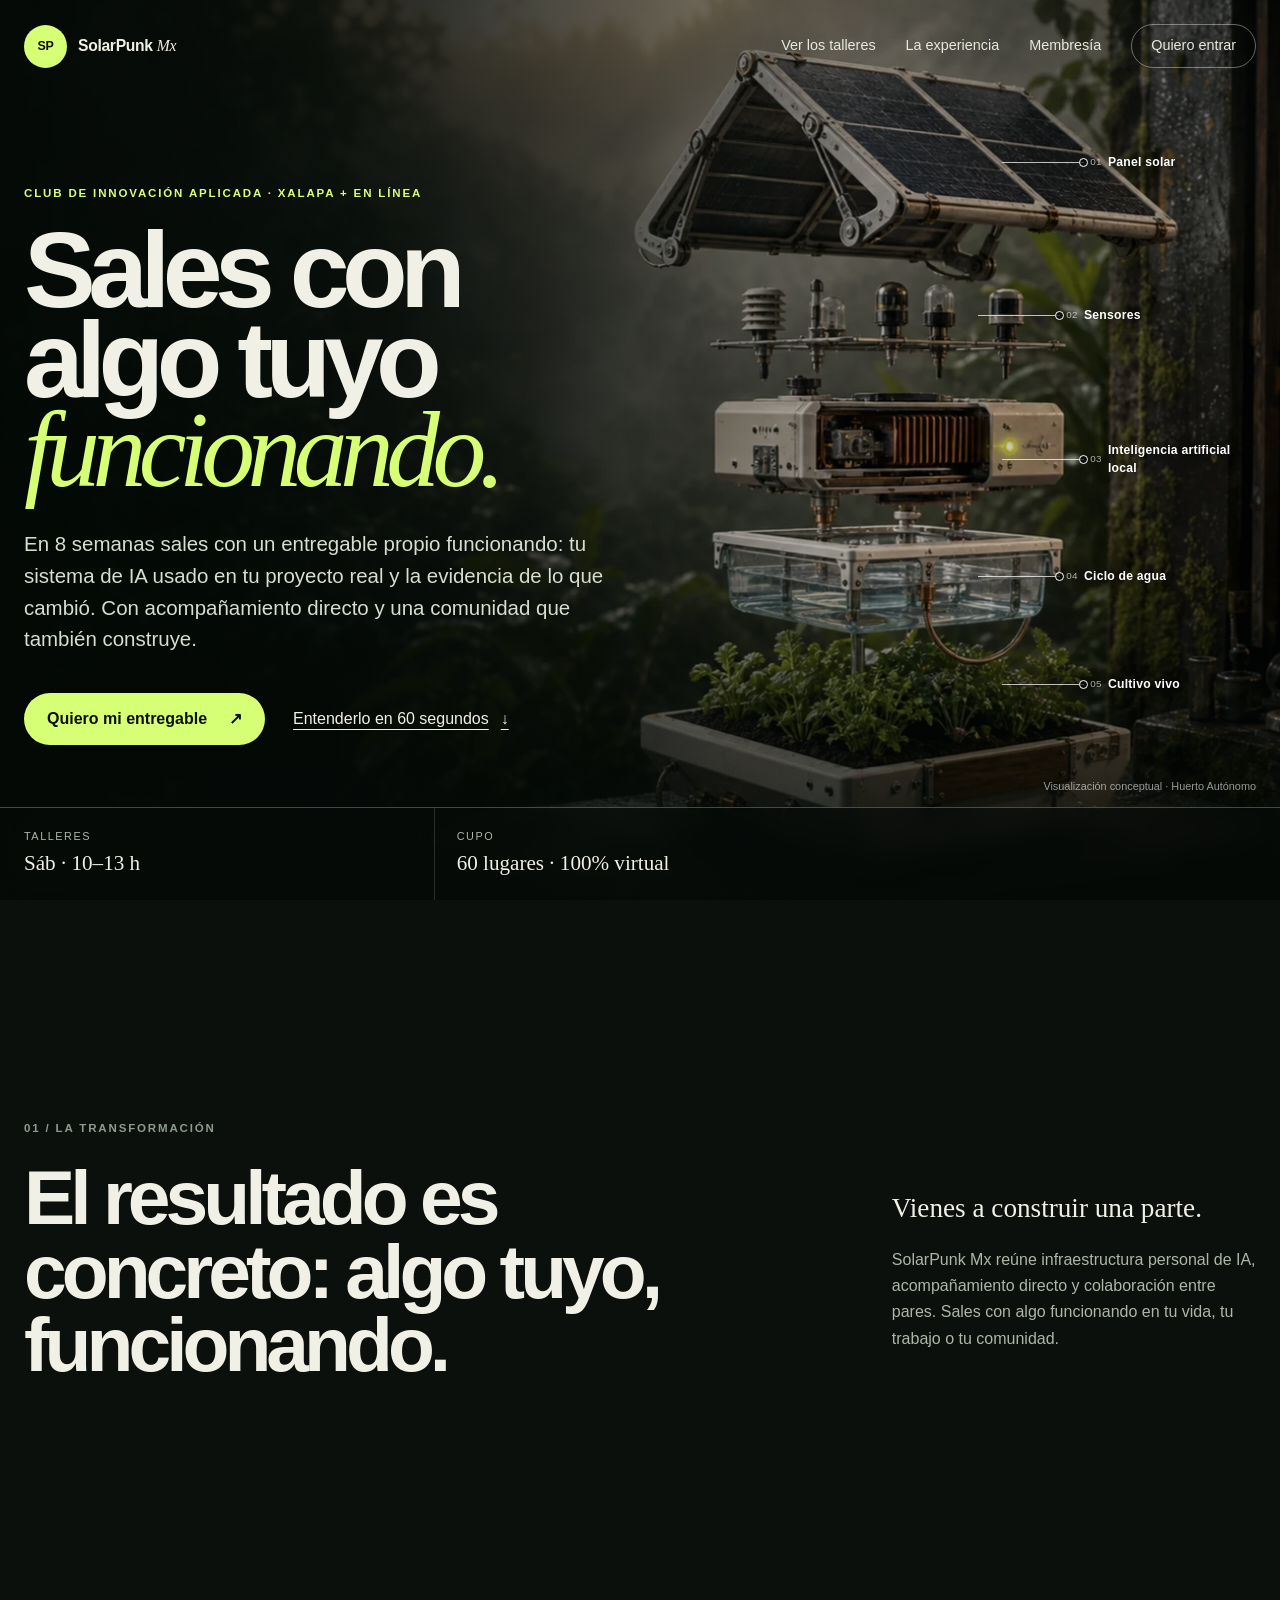
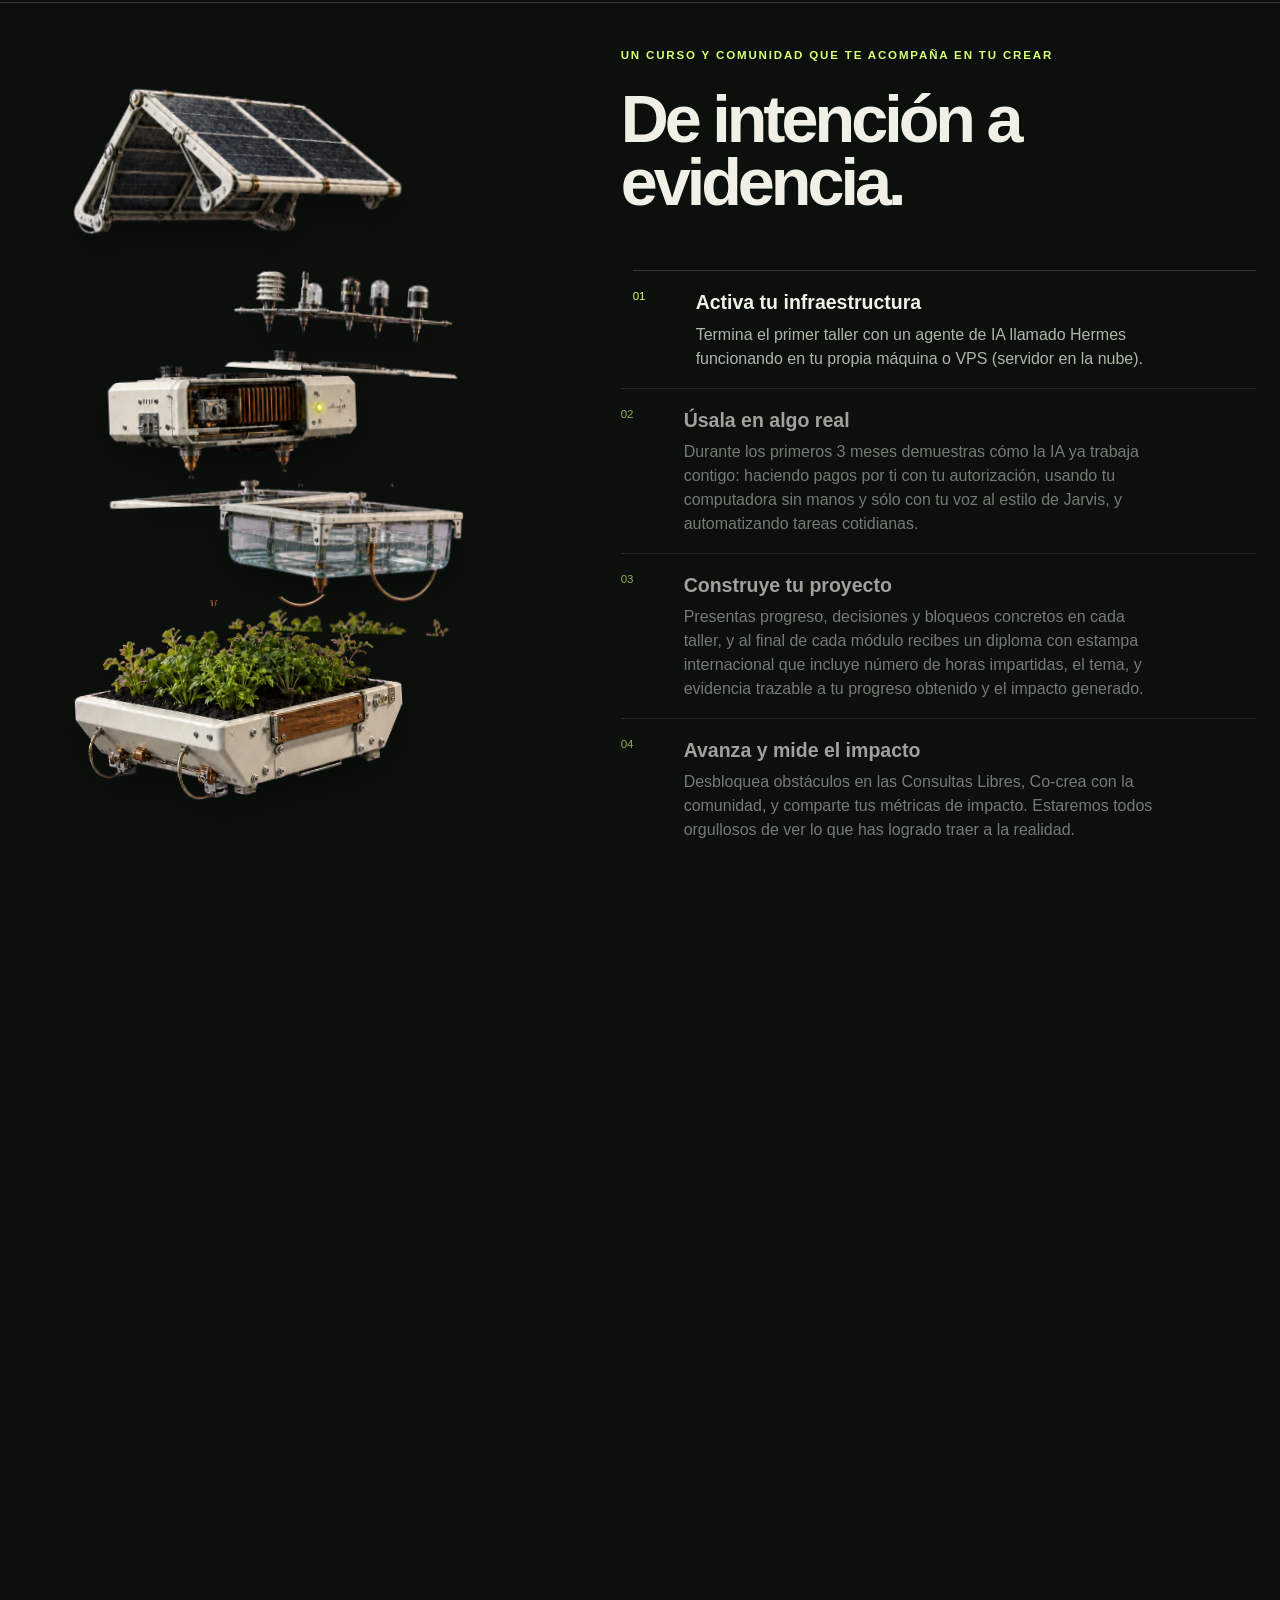
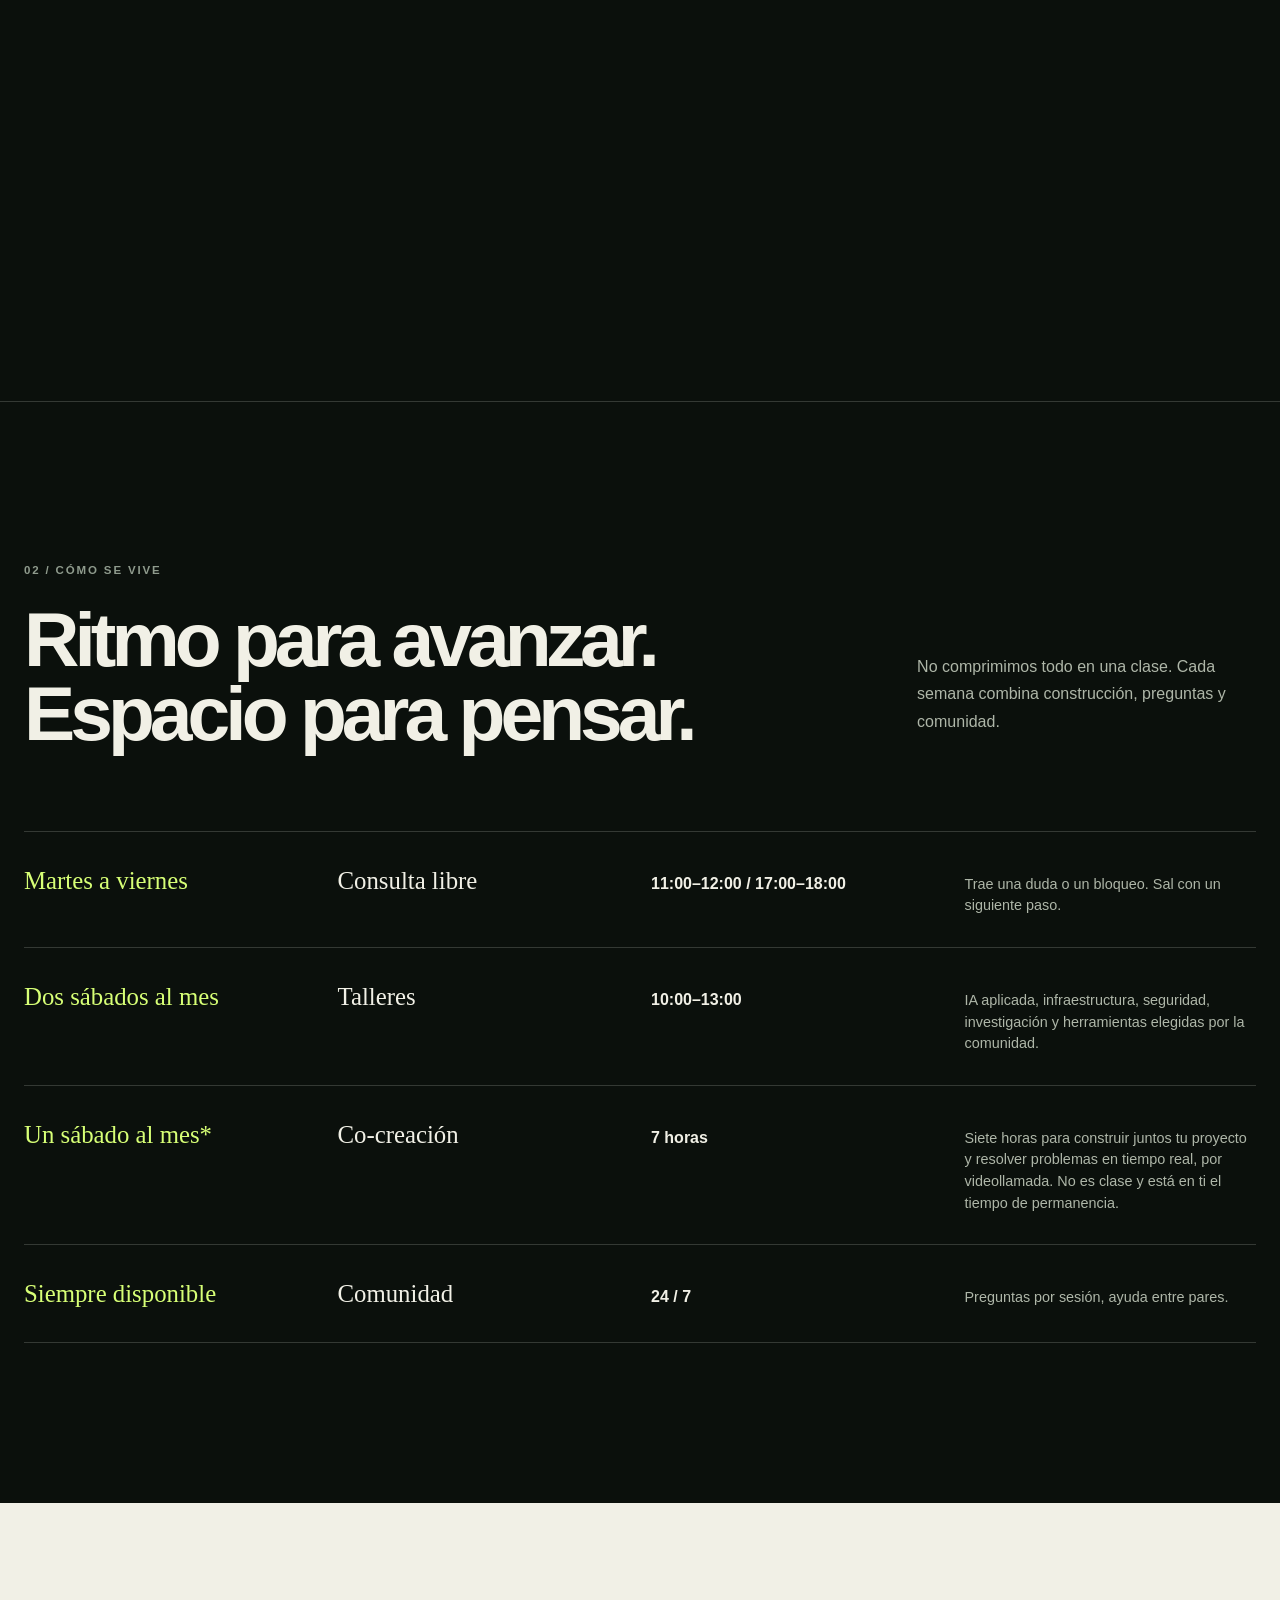
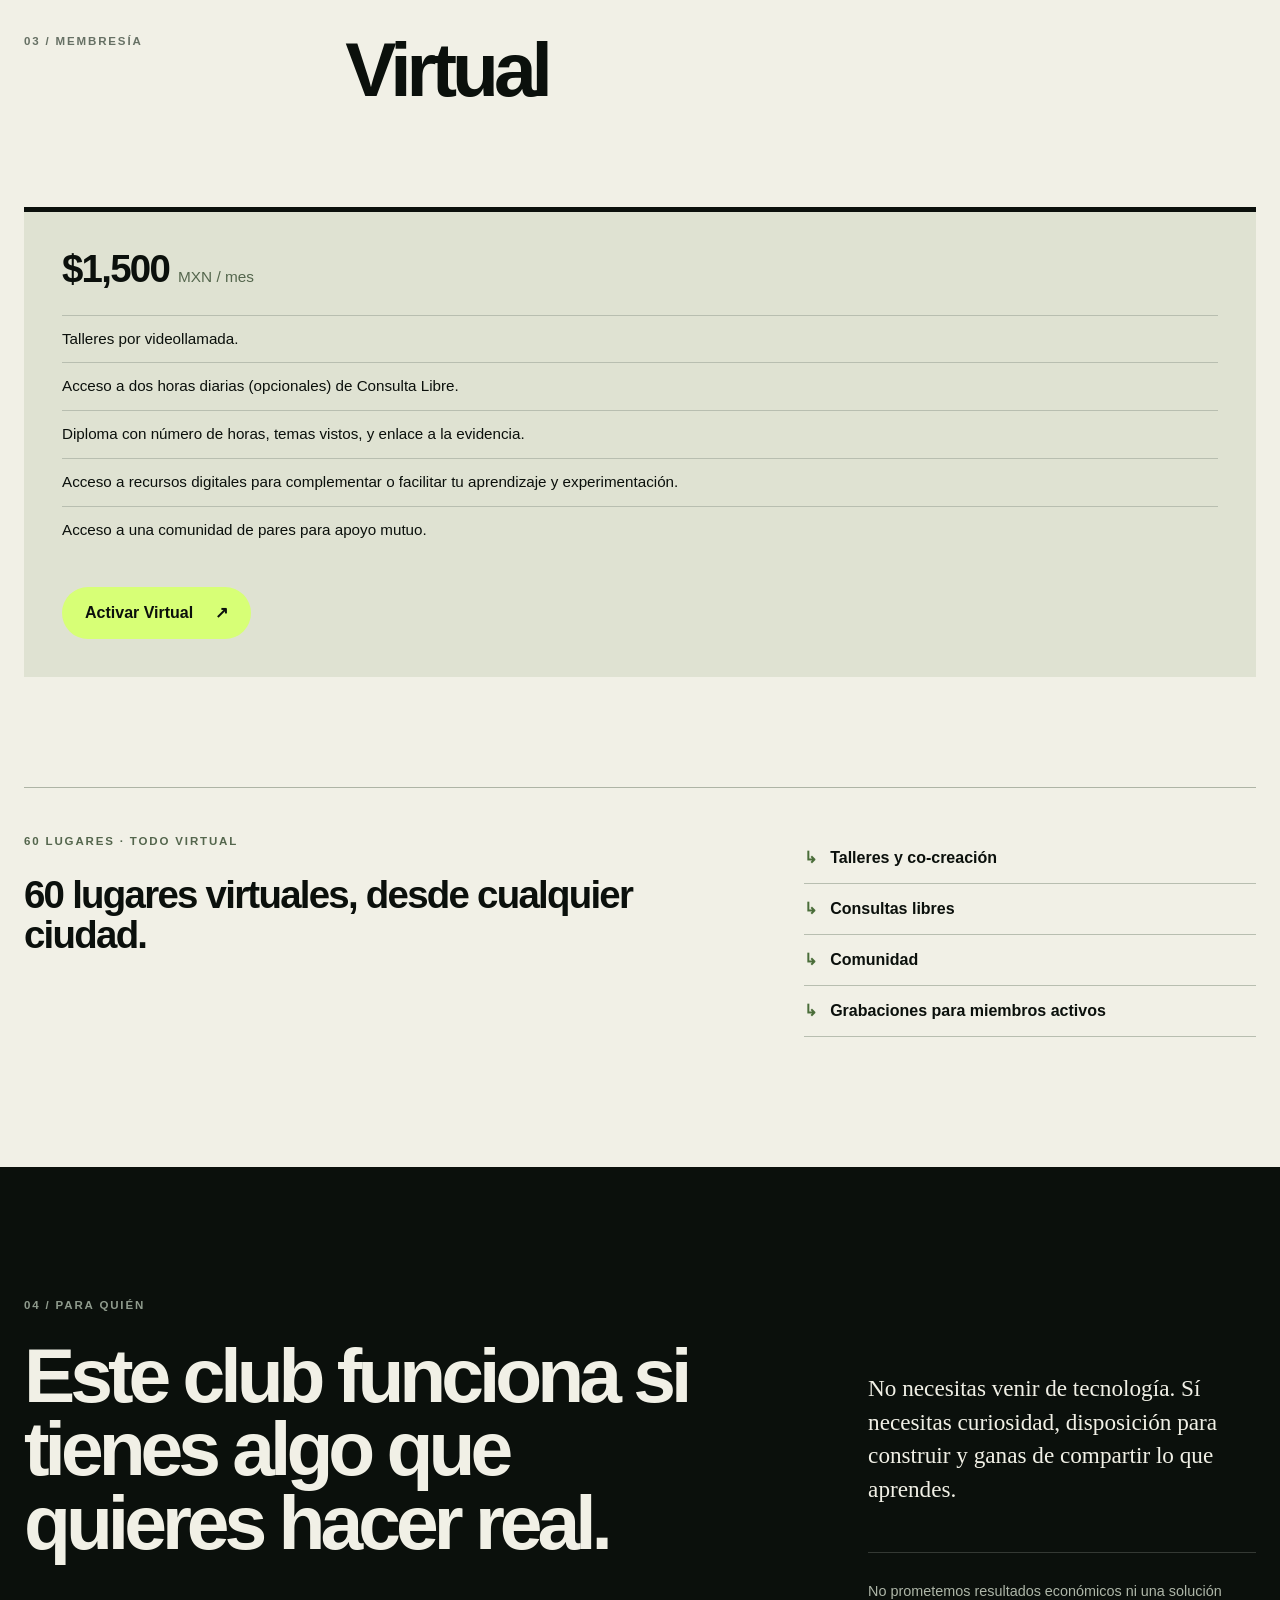
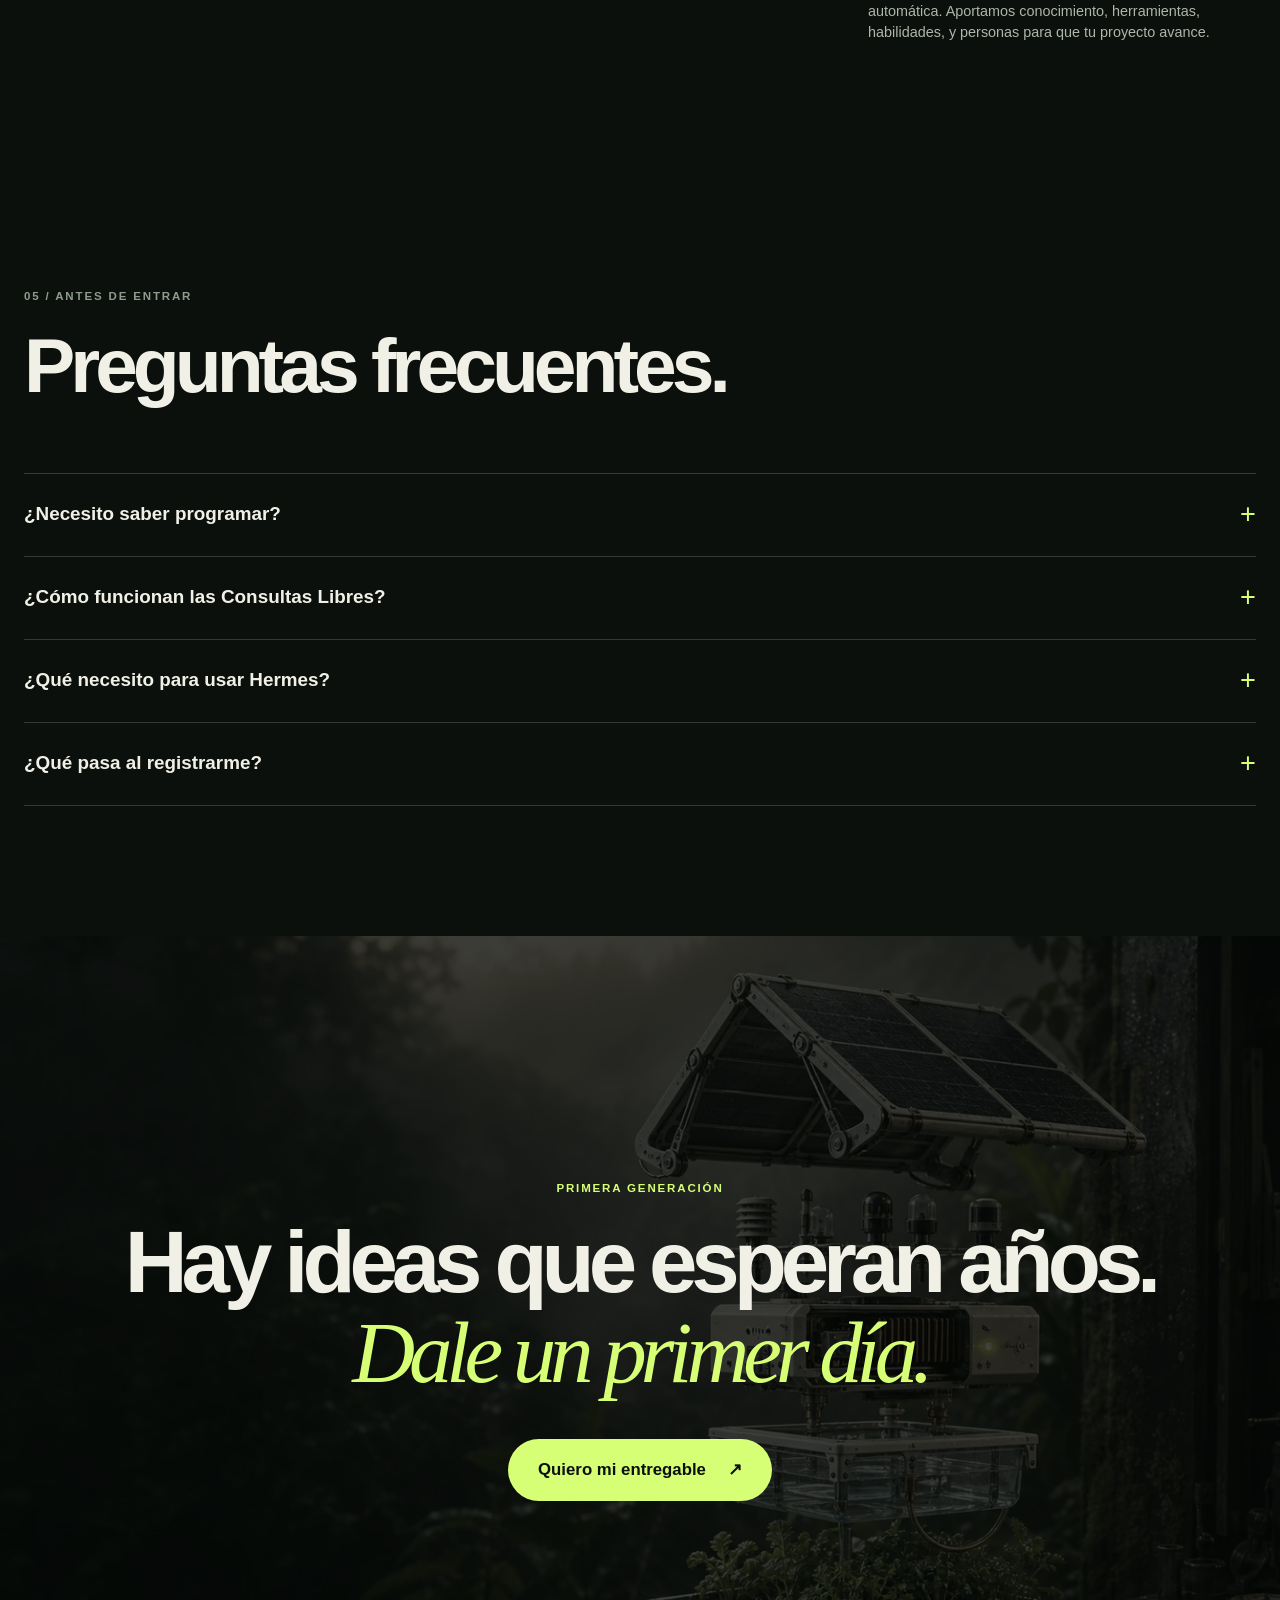
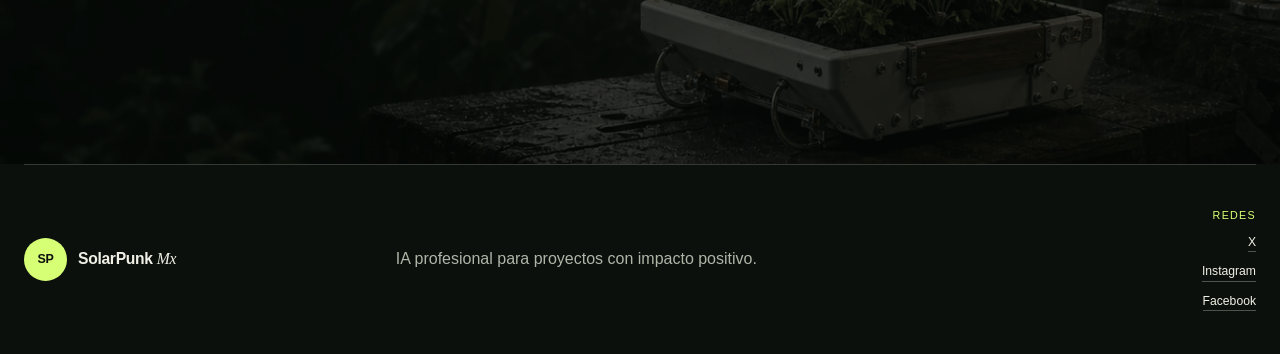
==== commit cc903145: "feat(solarpunk): la modalidad nombra la seccion y la tarifa encabeza la tarjeta Ajuste pedido por el" ====
--- a/index.html
+++ b/index.html
@@ -118,12 +118,11 @@
     <section class="membership section-pad" id="membresia" aria-labelledby="membership-title">
       <div class="membership-intro">
         <p class="section-index">03 / Membresía</p>
-        <h2 id="membership-title">Una sola modalidad.</h2>
+        <h2 id="membership-title">Virtual</h2>
       </div>
       <div class="modality-compare" aria-label="Modalidad de la membresía">
         <article class="modality-col">
-          <h3>Virtual</h3>
-          <p class="modality-price">$1,500 <span class="modality-price-cycle">MXN / mes</span></p>
+          <h3>$1,500 <span class="modality-price-cycle">MXN / mes</span></h3>
           <ul>
             <li>Talleres por videollamada.</li>
             <li>Acceso a dos horas diarias (opcionales) de Consulta Libre.</li>
--- a/styles.css
+++ b/styles.css
@@ -135,9 +135,9 @@
 .modality-compare:has(> .modality-col:only-child) { grid-template-columns: minmax(0, 1fr); }
 .modality-col { display: flex; flex-direction: column; align-items: flex-start; padding: 38px; background: #dfe2d2; border-top: 5px solid var(--ink); }
 .modality-col:nth-child(2) { background: #d4d9c5; }
-.modality-col h3 { margin: 0; font-size: clamp(2.1rem, 3vw, 3.6rem); line-height: 1; letter-spacing: -.045em; }
-/* Precio visible de la membresía (una sola tarifa) */
-.modality-price { margin: 18px 0 0; font-size: clamp(2rem, 3vw, 3rem); font-weight: 700; letter-spacing: -.03em; }
+/* El encabezado de la tarjeta es ahora la tarifa: conserva el peso y el tamaño
+   de encabezado, con la cifra en negrita y el ciclo en cuerpo reducido. */
+.modality-col h3 { margin: 0; font-size: clamp(2.1rem, 3vw, 3.6rem); font-weight: 700; line-height: 1; letter-spacing: -.045em; }
 .modality-price-cycle { font-size: .4em; font-weight: 400; letter-spacing: 0; color: #54664d; }
 .modality-col ul { list-style: none; margin: 26px 0 34px; padding: 0; width: 100%; }
 .modality-col li { padding: 12px 0; border-top: 1px solid #b8beb0; font-size: .95rem; line-height: 1.5; }
